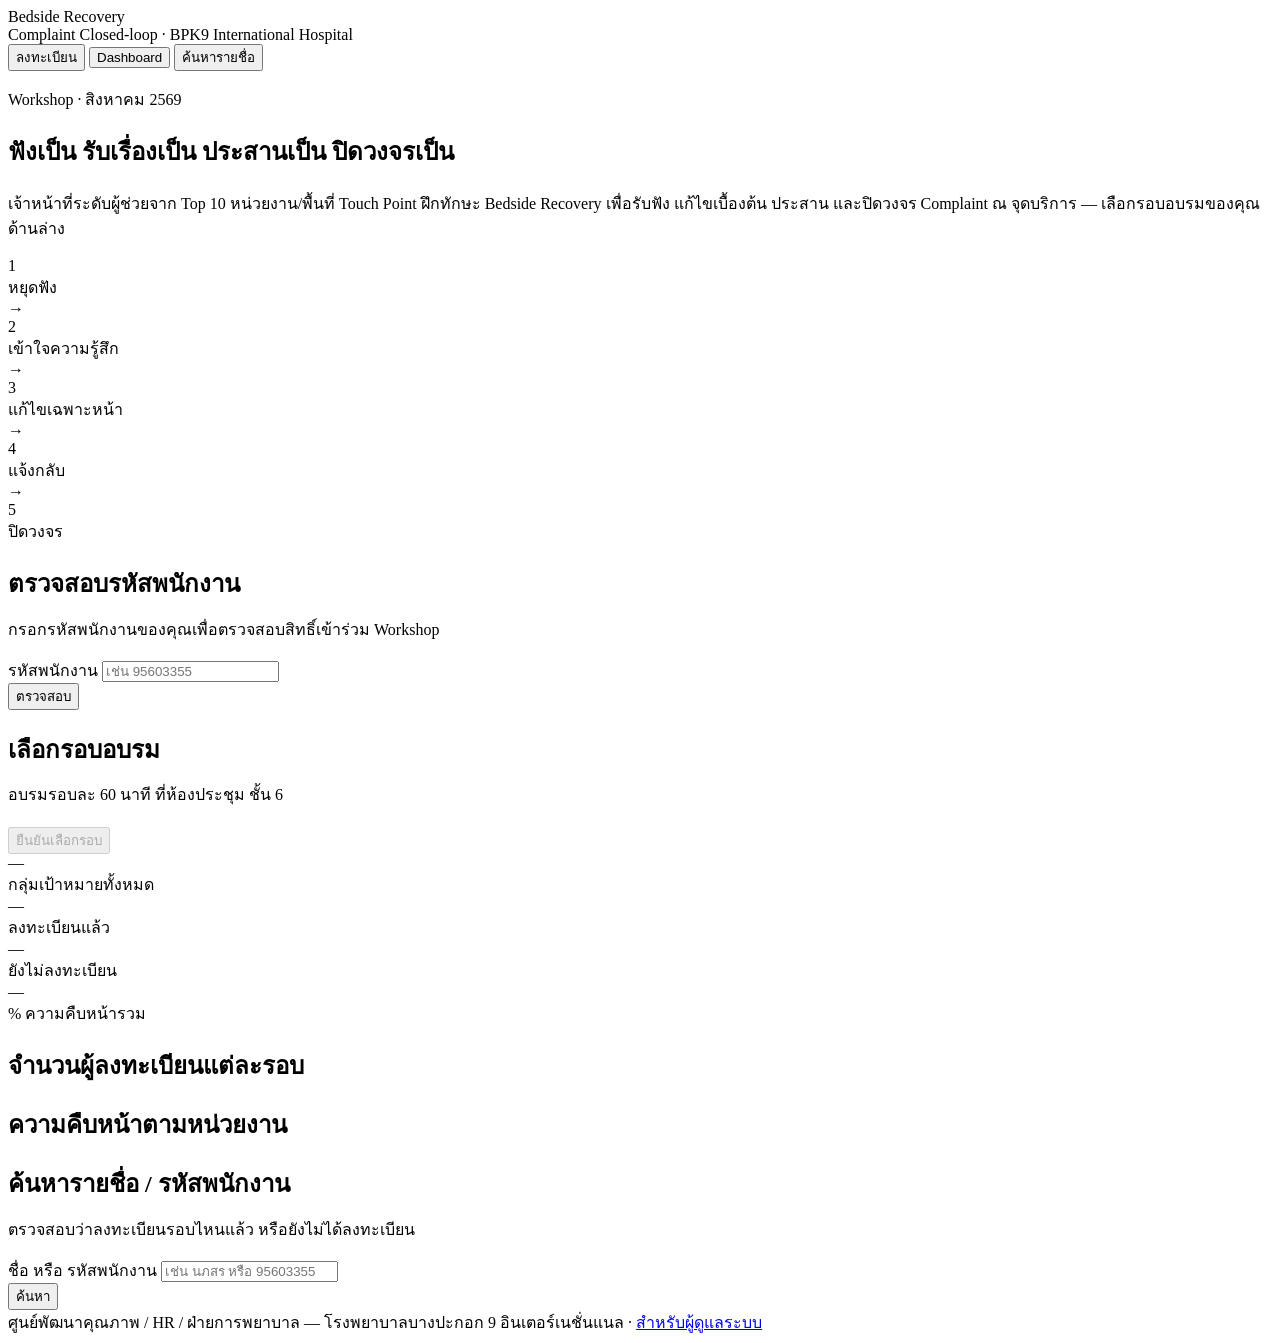
==== index.html @ e4657b87 "Add files via upload" ====
<!DOCTYPE html>
<html lang="th">
<head>
<meta charset="UTF-8">
<meta name="viewport" content="width=device-width, initial-scale=1.0">
<title>Bedside Recovery for Complaint Closed-loop — ลงทะเบียนอบรม | BPK9</title>
<link rel="stylesheet" href="css/style.css">
</head>
<body>

<header class="topbar">
  <div class="wrap">
    <div class="brand">
      <div class="mark"><span></span></div>
      <div class="brand-text">
        <div class="title">Bedside Recovery</div>
        <div class="sub">Complaint Closed-loop · BPK9 International Hospital</div>
      </div>
    </div>
    <nav class="tabs">
      <button id="tabbtn-register" class="active" onclick="setTab('register')">ลงทะเบียน</button>
      <button id="tabbtn-dashboard" onclick="setTab('dashboard')">Dashboard</button>
      <button id="tabbtn-search" onclick="setTab('search')">ค้นหารายชื่อ</button>
    </nav>
  </div>
</header>

<div class="wrap">
  <div id="global-banner" class="msg hidden" style="margin-top:16px;"></div>
</div>

<section class="hero">
  <div class="wrap">
    <span class="eyebrow">Workshop · สิงหาคม 2569</span>
    <h1>ฟังเป็น รับเรื่องเป็น ประสานเป็น ปิดวงจรเป็น</h1>
    <p class="lead">เจ้าหน้าที่ระดับผู้ช่วยจาก Top 10 หน่วยงาน/พื้นที่ Touch Point ฝึกทักษะ Bedside Recovery เพื่อรับฟัง แก้ไขเบื้องต้น ประสาน และปิดวงจร Complaint ณ จุดบริการ — เลือกรอบอบรมของคุณด้านล่าง</p>

    <div class="loop-figure" aria-hidden="true">
      <div class="loop-step"><div class="n">1</div><div class="t">หยุดฟัง</div></div>
      <div class="loop-arrow">→</div>
      <div class="loop-step"><div class="n">2</div><div class="t">เข้าใจความรู้สึก</div></div>
      <div class="loop-arrow">→</div>
      <div class="loop-step"><div class="n">3</div><div class="t">แก้ไขเฉพาะหน้า</div></div>
      <div class="loop-arrow">→</div>
      <div class="loop-step"><div class="n">4</div><div class="t">แจ้งกลับ</div></div>
      <div class="loop-arrow">→</div>
      <div class="loop-step"><div class="n">5</div><div class="t">ปิดวงจร</div></div>
    </div>
  </div>
</section>

<main class="wrap">

  <!-- ===================== REGISTER ===================== -->
  <section id="panel-register" class="tab-panel section">
    <div class="card">
      <h2>ตรวจสอบรหัสพนักงาน</h2>
      <p style="color:var(--ink-soft);margin-top:-6px;">กรอกรหัสพนักงานของคุณเพื่อตรวจสอบสิทธิ์เข้าร่วม Workshop</p>
      <div class="field-row">
        <div>
          <label for="emp-code-input">รหัสพนักงาน</label>
          <input type="text" id="emp-code-input" placeholder="เช่น 95603355" inputmode="numeric"
                 onkeydown="if(event.key==='Enter')verifyEmployee()">
        </div>
        <button class="btn" onclick="verifyEmployee()">ตรวจสอบ</button>
      </div>
      <div id="verify-result" style="margin-top:14px;"></div>
    </div>

    <div id="round-section" class="card hidden">
      <h2>เลือกรอบอบรม</h2>
      <p style="color:var(--ink-soft);margin-top:-6px;">อบรมรอบละ 60 นาที ที่ห้องประชุม ชั้น 6</p>
      <div id="round-picker"></div>
      <div style="margin-top:20px;">
        <button id="confirm-round-btn" class="btn amber" disabled onclick="confirmRound()">ยืนยันเลือกรอบ</button>
      </div>
    </div>
  </section>

  <!-- ===================== DASHBOARD ===================== -->
  <section id="panel-dashboard" class="tab-panel section hidden">
    <div class="grid cols-4">
      <div class="card kpi">
        <div class="num" id="kpi-total">—</div>
        <div class="label">กลุ่มเป้าหมายทั้งหมด</div>
      </div>
      <div class="card kpi">
        <div class="num" id="kpi-registered">—</div>
        <div class="label">ลงทะเบียนแล้ว</div>
      </div>
      <div class="card kpi">
        <div class="num" id="kpi-remaining">—</div>
        <div class="label">ยังไม่ลงทะเบียน</div>
      </div>
      <div class="card kpi">
        <div class="num" id="kpi-pct">—</div>
        <div class="label">% ความคืบหน้ารวม</div>
      </div>
    </div>

    <div class="card">
      <h2>จำนวนผู้ลงทะเบียนแต่ละรอบ</h2>
      <div id="rounds-dashboard"></div>
    </div>

    <div class="card">
      <h2>ความคืบหน้าตามหน่วยงาน</h2>
      <div id="dept-table"></div>
    </div>
  </section>

  <!-- ===================== SEARCH ===================== -->
  <section id="panel-search" class="tab-panel section hidden">
    <div class="card">
      <h2>ค้นหารายชื่อ / รหัสพนักงาน</h2>
      <p style="color:var(--ink-soft);margin-top:-6px;">ตรวจสอบว่าลงทะเบียนรอบไหนแล้ว หรือยังไม่ได้ลงทะเบียน</p>
      <div class="field-row">
        <div>
          <label for="search-input">ชื่อ หรือ รหัสพนักงาน</label>
          <input type="text" id="search-input" placeholder="เช่น นภสร หรือ 95603355"
                 onkeydown="if(event.key==='Enter')runSearch()">
        </div>
        <button class="btn" onclick="runSearch()">ค้นหา</button>
      </div>
      <div id="search-result" class="search-result"></div>
    </div>
  </section>

</main>

<footer>
  ศูนย์พัฒนาคุณภาพ / HR / ฝ่ายการพยาบาล — โรงพยาบาลบางปะกอก 9 อินเตอร์เนชั่นแนล ·
  <a href="admin.html">สำหรับผู้ดูแลระบบ</a>
</footer>

<script src="js/data.js"></script>
<script src="js/gas.js"></script>
<script src="js/app.js"></script>
</body>
</html>
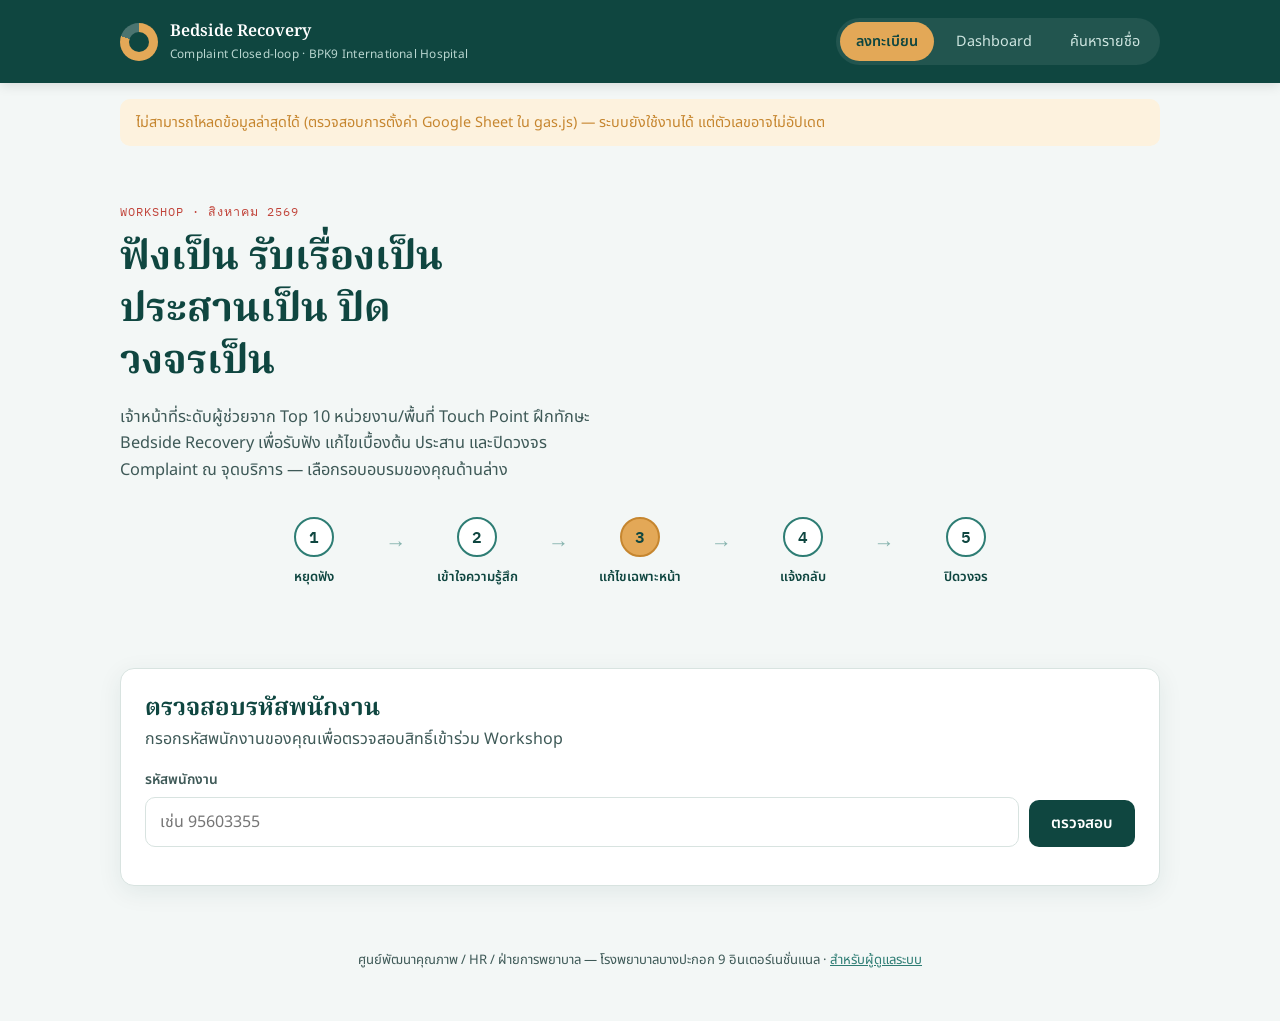
==== commit 5f8a2b2c: "Add files via upload" ====
--- a/index.html
+++ b/index.html
@@ -4,7 +4,238 @@
 <meta charset="UTF-8">
 <meta name="viewport" content="width=device-width, initial-scale=1.0">
 <title>Bedside Recovery for Complaint Closed-loop — ลงทะเบียนอบรม | BPK9</title>
-<link rel="stylesheet" href="css/style.css">
+<style>
+@import url('https://fonts.googleapis.com/css2?family=Noto+Serif+Thai:wght@500;600;700&family=Noto+Sans+Thai:wght@300;400;500;600;700&family=IBM+Plex+Mono:wght@400;500;600&display=swap');
+
+:root{
+  --ink:#16302E;
+  --ink-soft:#3E5957;
+  --paper:#F3F7F6;
+  --paper-raised:#FFFFFF;
+  --teal-deep:#0F4640;
+  --teal-mid:#2E7D74;
+  --teal-pale:#DCEAE7;
+  --amber:#E3A857;
+  --amber-deep:#C6862F;
+  --brick:#C1443A;
+  --brick-pale:#F7E4E2;
+  --line:#D8E3E0;
+  --shadow: 0 6px 24px rgba(15,70,64,.08);
+  --radius: 14px;
+}
+
+*{box-sizing:border-box;}
+html{scroll-behavior:smooth;}
+body{
+  margin:0;
+  background:var(--paper);
+  color:var(--ink);
+  font-family:'Noto Sans Thai', sans-serif;
+  font-weight:400;
+  line-height:1.6;
+  -webkit-font-smoothing:antialiased;
+}
+h1,h2,h3,.display{
+  font-family:'Noto Serif Thai', serif;
+  color:var(--teal-deep);
+  margin:0 0 .4em;
+  line-height:1.3;
+}
+.mono{font-family:'IBM Plex Mono',monospace;}
+a{color:var(--teal-mid);}
+button{font-family:inherit;}
+
+/* focus visibility */
+:focus-visible{outline:3px solid var(--amber);outline-offset:2px;}
+
+@media (prefers-reduced-motion: reduce){
+  *{animation-duration:.01ms !important; transition-duration:.01ms !important;}
+}
+
+/* ---------- layout shell ---------- */
+.wrap{max-width:1080px;margin:0 auto;padding:0 20px;}
+
+.topbar{
+  background:var(--teal-deep);
+  color:#EAF3F1;
+  padding:18px 0;
+  position:sticky; top:0; z-index:40;
+  box-shadow:0 2px 12px rgba(0,0,0,.12);
+}
+.topbar .wrap{display:flex;align-items:center;justify-content:space-between;gap:16px;flex-wrap:wrap;}
+.brand{display:flex;align-items:center;gap:12px;}
+.brand .mark{
+  width:38px;height:38px;border-radius:50%;
+  background:conic-gradient(var(--amber) 0deg 288deg, rgba(255,255,255,.25) 288deg 360deg);
+  display:flex;align-items:center;justify-content:center;
+  flex:none;
+}
+.brand .mark span{width:20px;height:20px;border-radius:50%;background:var(--teal-deep);}
+.brand-text .title{font-family:'Noto Serif Thai',serif;font-weight:600;font-size:1.02rem;color:#fff;}
+.brand-text .sub{font-size:.74rem;color:#B9D6D0;letter-spacing:.02em;}
+
+.tabs{display:flex;gap:6px;background:rgba(255,255,255,.08);padding:4px;border-radius:999px;}
+.tabs button{
+  border:none;background:transparent;color:#CFE6E1;
+  padding:9px 16px;border-radius:999px;font-size:.9rem;cursor:pointer;
+  transition:background .18s,color .18s;
+}
+.tabs button.active{background:var(--amber);color:var(--teal-deep);font-weight:600;}
+.tabs button:hover:not(.active){background:rgba(255,255,255,.12);}
+
+/* ---------- hero ---------- */
+.hero{padding:56px 0 40px;position:relative;overflow:hidden;}
+.hero .eyebrow{
+  font-family:'IBM Plex Mono',monospace;font-size:.78rem;letter-spacing:.08em;
+  color:var(--brick); text-transform:uppercase; margin-bottom:10px; display:block;
+}
+.hero h1{font-size:clamp(1.6rem,3.4vw,2.5rem);max-width:16ch;}
+.hero p.lead{color:var(--ink-soft);max-width:56ch;font-size:1.02rem;}
+
+.loop-figure{
+  display:flex;align-items:center;justify-content:center;gap:0;
+  margin:34px 0 6px;flex-wrap:wrap;
+}
+.loop-step{
+  width:150px;text-align:center;position:relative;padding:0 6px;
+}
+.loop-step .n{
+  width:40px;height:40px;border-radius:50%;
+  background:var(--paper-raised);border:2px solid var(--teal-mid);
+  display:flex;align-items:center;justify-content:center;margin:0 auto 10px;
+  font-family:'IBM Plex Mono',monospace;font-weight:600;color:var(--teal-deep);
+}
+.loop-step:nth-child(5) .n{background:var(--amber);border-color:var(--amber-deep);color:var(--teal-deep);}
+.loop-step .t{font-size:.82rem;font-weight:600;color:var(--teal-deep);}
+.loop-arrow{color:var(--teal-mid);font-size:1.3rem;opacity:.55;margin:0 -4px;align-self:flex-start;margin-top:10px;}
+
+/* ---------- cards / sections ---------- */
+.section{padding:34px 0;}
+.card{
+  background:var(--paper-raised);
+  border:1px solid var(--line);
+  border-radius:var(--radius);
+  box-shadow:var(--shadow);
+  padding:24px;
+}
+.card + .card{margin-top:18px;}
+.grid{display:grid;gap:16px;}
+.grid.cols-2{grid-template-columns:1fr 1fr;}
+.grid.cols-3{grid-template-columns:repeat(3,1fr);}
+.grid.cols-4{grid-template-columns:repeat(4,1fr);}
+@media (max-width:820px){
+  .grid.cols-2,.grid.cols-3,.grid.cols-4{grid-template-columns:1fr 1fr;}
+}
+@media (max-width:560px){
+  .grid.cols-2,.grid.cols-3,.grid.cols-4{grid-template-columns:1fr;}
+  .tabs{width:100%;justify-content:space-between;}
+  .tabs button{flex:1;padding:9px 8px;font-size:.82rem;}
+}
+
+/* ---------- form controls ---------- */
+label{display:block;font-size:.86rem;font-weight:600;color:var(--ink-soft);margin-bottom:6px;}
+input[type=text],input[type=password],input[type=number],select{
+  width:100%;padding:12px 14px;border:1.5px solid var(--line);border-radius:10px;
+  font-size:1rem;font-family:inherit;background:#fff;color:var(--ink);
+}
+input:focus,select:focus{border-color:var(--teal-mid);}
+.btn{
+  display:inline-flex;align-items:center;justify-content:center;gap:8px;
+  background:var(--teal-deep);color:#fff;border:none;border-radius:10px;
+  padding:12px 22px;font-size:.96rem;font-weight:600;cursor:pointer;
+  transition:transform .12s,background .15s;
+}
+.btn:hover{background:var(--teal-mid);}
+.btn:active{transform:scale(.98);}
+.btn.amber{background:var(--amber);color:var(--teal-deep);}
+.btn.amber:hover{background:var(--amber-deep);color:#fff;}
+.btn.ghost{background:transparent;color:var(--teal-deep);border:1.5px solid var(--teal-mid);}
+.btn.ghost:hover{background:var(--teal-pale);}
+.btn.brick{background:var(--brick);color:#fff;}
+.btn.brick:hover{background:#a63730;}
+.btn[disabled]{opacity:.5;cursor:not-allowed;}
+.btn.block{width:100%;}
+
+.field-row{display:flex;gap:10px;align-items:flex-end;}
+.field-row > div:first-child{flex:1;}
+
+/* ---------- employee result card ---------- */
+.emp-card{
+  background:var(--teal-pale);border:1px solid #BEDAD4;border-radius:12px;padding:16px 18px;
+  display:flex;justify-content:space-between;align-items:center;gap:12px;flex-wrap:wrap;
+}
+.emp-card .name{font-weight:700;color:var(--teal-deep);font-size:1.05rem;}
+.emp-card .meta{color:var(--ink-soft);font-size:.88rem;}
+
+.msg{padding:12px 16px;border-radius:10px;font-size:.9rem;margin-top:10px;}
+.msg.error{background:var(--brick-pale);color:var(--brick);}
+.msg.ok{background:var(--teal-pale);color:var(--teal-deep);}
+.msg.warn{background:#FDF2DE;color:var(--amber-deep);}
+
+/* ---------- round picker ---------- */
+.round-groups{display:flex;flex-direction:column;gap:20px;}
+.round-date-label{
+  font-family:'IBM Plex Mono',monospace;font-size:.8rem;color:var(--ink-soft);
+  text-transform:uppercase;letter-spacing:.04em;margin-bottom:8px;display:block;
+}
+.round-cards{display:grid;grid-template-columns:1fr 1fr;gap:12px;}
+@media (max-width:560px){.round-cards{grid-template-columns:1fr;}}
+.round-card{
+  border:1.5px solid var(--line);border-radius:12px;padding:14px 16px;cursor:pointer;
+  transition:border-color .15s, background .15s; background:#fff;
+}
+.round-card:hover{border-color:var(--teal-mid);}
+.round-card.selected{border-color:var(--amber-deep);background:#FFF7EA;}
+.round-card.full{opacity:.55;cursor:not-allowed;}
+.round-card .time{font-weight:700;color:var(--teal-deep);font-family:'IBM Plex Mono',monospace;}
+.round-card .cap{font-size:.82rem;color:var(--ink-soft);margin-top:4px;}
+.round-card .bar{height:5px;background:var(--line);border-radius:3px;margin-top:8px;overflow:hidden;}
+.round-card .bar i{display:block;height:100%;background:var(--teal-mid);}
+.round-card.full .bar i{background:var(--brick);}
+
+/* ---------- KPI ---------- */
+.kpi{padding:20px;text-align:left;}
+.kpi .num{font-family:'IBM Plex Mono',monospace;font-size:2.1rem;font-weight:600;color:var(--teal-deep);}
+.kpi .label{color:var(--ink-soft);font-size:.86rem;margin-top:4px;}
+
+/* ---------- table ---------- */
+table{width:100%;border-collapse:collapse;font-size:.92rem;}
+th,td{text-align:left;padding:10px 12px;border-bottom:1px solid var(--line);}
+th{color:var(--ink-soft);font-weight:600;font-size:.8rem;text-transform:uppercase;letter-spacing:.03em;}
+tr:last-child td{border-bottom:none;}
+
+.dept-row .bar-outer{background:var(--line);border-radius:6px;height:10px;overflow:hidden;margin-top:6px;}
+.dept-row .bar-inner{height:100%;background:var(--teal-mid);}
+.dept-pct{font-family:'IBM Plex Mono',monospace;font-weight:600;color:var(--teal-deep);}
+
+/* ---------- search ---------- */
+.search-result{margin-top:16px;}
+.status-badge{
+  display:inline-block;padding:4px 12px;border-radius:999px;font-size:.82rem;font-weight:600;
+}
+.status-badge.registered{background:var(--teal-pale);color:var(--teal-deep);}
+.status-badge.pending{background:var(--brick-pale);color:var(--brick);}
+
+footer{padding:30px 0 50px;color:var(--ink-soft);font-size:.82rem;text-align:center;}
+
+/* ---------- admin ---------- */
+.login-shell{min-height:80vh;display:flex;align-items:center;justify-content:center;padding:20px;}
+.login-card{max-width:380px;width:100%;}
+.admin-actions{display:flex;justify-content:space-between;align-items:center;margin-bottom:18px;flex-wrap:wrap;gap:10px;}
+.pill{background:var(--teal-pale);color:var(--teal-deep);padding:3px 10px;border-radius:999px;font-size:.76rem;font-weight:600;}
+.small-btn{padding:6px 12px;font-size:.8rem;border-radius:8px;}
+.tag-remove{background:var(--brick);color:#fff;border:none;border-radius:8px;padding:6px 10px;font-size:.78rem;cursor:pointer;}
+.tag-remove:hover{background:#a63730;}
+.autocomplete{position:relative;}
+.autocomplete-list{
+  position:absolute;top:100%;left:0;right:0;background:#fff;border:1px solid var(--line);
+  border-radius:10px;box-shadow:var(--shadow);max-height:260px;overflow:auto;z-index:20;margin-top:4px;
+}
+.autocomplete-item{padding:10px 14px;cursor:pointer;font-size:.9rem;}
+.autocomplete-item:hover{background:var(--teal-pale);}
+.hidden{display:none !important;}
+
+</style>
 </head>
 <body>
 
@@ -133,8 +364,404 @@
   <a href="admin.html">สำหรับผู้ดูแลระบบ</a>
 </footer>
 
-<script src="js/data.js"></script>
-<script src="js/gas.js"></script>
-<script src="js/app.js"></script>
+<script>
+// Auto-generated data — employee records embedded client-side
+const TARGET_EMPLOYEES = [{"id": "95603550", "name": "นางสาวอภิวรรณ์ จันทิ", "position": "ผู้ช่วยพยาบาล(PN)3", "dept": "ศูนย์ระบบทางเดินอาหาร ชั้น 10"}, {"id": "95402653", "name": "นางสาวจินตนา สายแสน", "position": "ผู้ช่วยพยาบาล(อาวุโส)", "dept": "ห้องฉุกเฉิน"}, {"id": "95302044", "name": "นางสาวมลฤดี คำบึงกลาง", "position": "ผู้ช่วยพยาบาล(อาวุโส)", "dept": "ห้องฉุกเฉิน"}, {"id": "95302190", "name": "นางสาววิมล ไชยสุวรรณ", "position": "ผู้ช่วยพยาบาล(อาวุโส)", "dept": "ห้องฉุกเฉิน"}, {"id": "95603748", "name": "นางสาวธนารัตน์ รอดยี่หก", "position": "ผู้ช่วยพยาบาล(PN)3", "dept": "ห้องฉุกเฉิน"}, {"id": "93700080", "name": "นางสาวทริสดี ถนอมนุช", "position": "ผู้ช่วยพยาบาล(PN)", "dept": "OPD ศัลยกรรม"}, {"id": "95503280", "name": "นางสาวจิราพร จันทร์สร้อย", "position": "ผู้ช่วยพยาบาล(PN) 2", "dept": "OPD ศัลยกรรม"}, {"id": "95402655", "name": "นางสาวสาวิตรี มหาเสนา", "position": "ผู้ช่วยพยาบาล(PN)", "dept": "ศูนย์ผิวหนังและศัลยกรรมตกแต่ง"}, {"id": "93300085", "name": "นางสาวนุชธิดา ศรีม่วง", "position": "ผู้ช่วยพยาบาล(PN)", "dept": "Ward 9"}, {"id": "94800712", "name": "นางสาวสุภาพร ตาลทรัพย์", "position": "ผู้ช่วยพยาบาล(PN)", "dept": "Ward 7"}, {"id": "94900497", "name": "นางสาววงษ์ลักษ์ พิมดา", "position": "ผู้ช่วยพยาบาล(PN)", "dept": "Ward 9"}, {"id": "95101523", "name": "นางสาวพรทิวา โคตรสีดา", "position": "ผู้ช่วยพยาบาล(PN)", "dept": "Ward 7"}, {"id": "95402394", "name": "นางสาวนงนิจ ยันตะคุ", "position": "ผู้ช่วยพยาบาล(PN)", "dept": "Ward 9"}, {"id": "95503144", "name": "นางสาวจริยา เพ็ชรทอง", "position": "ผู้ช่วยพยาบาล(PN)", "dept": "Ward 7"}, {"id": "95001048", "name": "นางศิรดา บุษบง", "position": "ผู้ช่วยพยาบาล(PN)", "dept": "Ward 10"}, {"id": "94300087", "name": "นางสาวน้ำผึ้ง มาลำโกน", "position": "ผู้ช่วยพยาบาล(อาวุโส)", "dept": "ศูนย์ระบบทางเดินอาหาร ชั้น 10"}, {"id": "95301958", "name": "นางสาววีรยา เจริญพร", "position": "ผู้ช่วยพยาบาล(PN)", "dept": "Ward 12"}, {"id": "95402572", "name": "นางสาวศรัญญา ภูมิฐาน", "position": "ผู้ช่วยพยาบาล(PN)", "dept": "Ward 12"}, {"id": "95402571", "name": "นางสาวสุดารัตน์ มะลิพรม", "position": "ผู้ช่วยพยาบาล(PN)", "dept": "Ward 12"}, {"id": "95302100", "name": "นางสาวปนัดดา จันทะขาน", "position": "ผู้ช่วยพยาบาล(PN)", "dept": "Ward 10"}, {"id": "95603597", "name": "นางสาวนุรฮายาตี ยูโซะ", "position": "ผู้ช่วยพยาบาล(PN)", "dept": "Ward 10"}, {"id": "95402460", "name": "นางสาวสุมาลี พรมรัตน์", "position": "ผู้ช่วยพยาบาล(PN)", "dept": "Ward 9"}, {"id": "95603675", "name": "นางสาวศิริประภา โพสาขา", "position": "ผู้ช่วยพยาบาล(PN)", "dept": "Ward 9"}, {"id": "95503084", "name": "นายธีระศักดิ์ กันอินทร์", "position": "ผู้ช่วยนักรังสีเทคนิค (PN)", "dept": "รังสีวิทยา"}, {"id": "95603624", "name": "นางสาวทศพร บุญขาว", "position": "ผู้ช่วยนักรังสีเทคนิค (อาวุโส)", "dept": "รังสีวิทยา"}, {"id": "95201789", "name": "นายสุธี ปูนกลาง", "position": "ผู้ช่วยพยาบาล(อาวุโส)", "dept": "ห้องฉุกเฉิน"}, {"id": "95703909", "name": "นายไชยวัฒน์ วิชัยวงษ์", "position": "ผู้ช่วยพยาบาล(PN)", "dept": "ห้องฉุกเฉิน"}, {"id": "95804268", "name": "นางสาววรรณิภา สกุลซ้ง", "position": "ผู้ช่วยพยาบาล(PN)", "dept": "ศูนย์ผิวหนังและศัลยกรรมตกแต่ง"}, {"id": "95804440", "name": "นางสาวสุนิสา สงวนทอง", "position": "ผู้ช่วยพยาบาล(PN)", "dept": "Ward 9"}, {"id": "95804515", "name": "นายกฤติน สัตะพัน", "position": "ผู้ช่วยนักกายภาพบำบัด(PN)", "dept": "กายภาพบำบัด"}, {"id": "95904555", "name": "นางสาวอัจฉรา สีโนนสูง", "position": "ผู้ช่วยพยาบาล(PN)", "dept": "Ward 12"}, {"id": "95904635", "name": "นางสาวอัมพร คนไหว", "position": "ผู้ช่วยพยาบาล(PN)", "dept": "Ward 10"}, {"id": "96004949", "name": "นางสาวอภิญญา ภูโคกยาง", "position": "ผู้ช่วยพยาบาล(PN)", "dept": "Ward 10"}, {"id": "96005004", "name": "นางสาวรังสินี ทองอ่อน", "position": "ผู้ช่วยพยาบาล(PN)", "dept": "Ward 12"}, {"id": "96005095", "name": "นางสาวกฤษณา ต๊ะชา", "position": "ผู้ช่วยนักกายภาพบำบัด", "dept": "กายภาพบำบัด"}, {"id": "96105116", "name": "นางสาวพิภัสนีย์ สังข์ป้อม", "position": "ผู้ช่วยพยาบาล(PN)", "dept": "Ward 9"}, {"id": "96105209", "name": "นางสาวอมรรัตน์ ผาลารักษ์", "position": "ผู้ช่วยพยาบาล(PN)", "dept": "รังสีวิทยา"}, {"id": "96105275", "name": "นางสาวณิชกานต์ พยังเค", "position": "ผู้ช่วยพยาบาล(PN)", "dept": "Ward 12"}, {"id": "96105387", "name": "นางสาวมินตรา สุดวิลัย", "position": "ผู้ช่วยพยาบาล(PN)", "dept": "Ward 10"}, {"id": "96205451", "name": "นางสาวภวิษย์พร สุวรรณไตรย์", "position": "ผู้ช่วยพยาบาล(PN)", "dept": "ศูนย์ผิวหนังและศัลยกรรมตกแต่ง"}, {"id": "96205705", "name": "นางสาวชไมพร ทีพุทธา", "position": "ผู้ช่วยนักรังสีเทคนิค", "dept": "รังสีวิทยา"}, {"id": "96305786", "name": "นางสาวสุวนันท์ สุขเสนา", "position": "ผู้ช่วยนักรังสีเทคนิค", "dept": "รังสีวิทยา"}, {"id": "96305809", "name": "นางสาวปิยธิดา กิ่วไธสง", "position": "ผู้ช่วยพยาบาล(PN)", "dept": "Ward 12"}, {"id": "96405847", "name": "นายนนทกานต์ แก้วมาตร", "position": "ผู้ช่วยพยาบาล(PN)", "dept": "ห้องฉุกเฉิน"}, {"id": "96506015", "name": "นางสาววริยา กานุวงค์", "position": "ผู้ช่วยนักรังสีเทคนิค", "dept": "รังสีวิทยา"}, {"id": "96506211", "name": "นางสาวพิลาพร กันกระโทก", "position": "ผู้ช่วยพยาบาล(PN)", "dept": "Ward 9"}, {"id": "96506292", "name": "นางสาวภัทลัดดา เอกตาแสง", "position": "ผู้ช่วยพยาบาล(PN)", "dept": "Ward 7"}, {"id": "96506287", "name": "นางสาวภุมรา อันทะชัย", "position": "ผู้ช่วยพยาบาล(PN)", "dept": "ห้องฉุกเฉิน"}, {"id": "96506311", "name": "นางสาวประภัสสร สีทาดี", "position": "ผู้ช่วยพยาบาล(PN)", "dept": "ห้องฉุกเฉิน"}, {"id": "96506315", "name": "นางสาวรสติยา บุพเต", "position": "ผู้ช่วยพยาบาล(PN)", "dept": "Ward 10"}, {"id": "96506318", "name": "นางสาวสิริวิภาพรรณ อุทธไชย", "position": "ผู้ช่วยพยาบาล(PN)", "dept": "Ward 9"}, {"id": "96606419", "name": "นางสาววรรณิศา หอมจันดี", "position": "ผู้ช่วยพยาบาล(PN)", "dept": "OPD ศัลยกรรม"}, {"id": "96606437", "name": "นางสาวดวงกมล จันทะขาน", "position": "ผู้ช่วยพยาบาล(PN)", "dept": "Ward 9"}, {"id": "96606439", "name": "นางสุพรรษา วงศ์หิรัณย์โชค", "position": "ผู้ช่วยพยาบาล(PN)", "dept": "ศูนย์ผิวหนังและศัลยกรรมตกแต่ง"}, {"id": "96606657", "name": "นางสาววาสนา รอมาลี", "position": "ผู้ช่วยนักรังสีเทคนิค", "dept": "รังสีวิทยา"}, {"id": "96606666", "name": "นางสาวสุรางคนา ใจนัน", "position": "ผู้ช่วยพยาบาล(PN)", "dept": "ศูนย์ผิวหนังและศัลยกรรมตกแต่ง"}, {"id": "96606672", "name": "นางสาวศิริวิมล จิตต์แสง", "position": "ผู้ช่วยพยาบาล(PN)", "dept": "Ward 12"}, {"id": "96606682", "name": "นางสาวสุวรรณา มงคล", "position": "ผู้ช่วยพยาบาล(PN)", "dept": "ศูนย์ผิวหนังและศัลยกรรมตกแต่ง"}, {"id": "96606685", "name": "นางสาวอนุธิดา งามเฉลียว", "position": "ผู้ช่วยพยาบาล(PN)", "dept": "Ward 12"}, {"id": "96706706", "name": "นางสาวชลธิชา พุ่มนิคม", "position": "ผู้ช่วยพยาบาล(PN)", "dept": "Ward 7"}, {"id": "96706809", "name": "นางสาวจุฑามาศ วิชัยวงศ์", "position": "ผู้ช่วยพยาบาล(PN)", "dept": "OPD ศัลยกรรม"}, {"id": "P992650", "name": "นางสาวภัณฑิรา อิ่มใจ", "position": "ผู้ช่วยพยาบาล(PN)", "dept": "ห้องฉุกเฉิน"}, {"id": "96706892", "name": "นางสาวสุพิชชา ยอดเมือง", "position": "ผู้ช่วยนักรังสีเทคนิค", "dept": "รังสีวิทยา"}, {"id": "P992741", "name": "นางณิชมณฑ์ ทองประเสริฐ", "position": "ผู้ช่วยนักรังสีเทคนิค", "dept": "รังสีวิทยา"}, {"id": "P992747", "name": "นางสาวมาลี เวนะ", "position": "พนักงานผู้ช่วยเหลือผู้ป่วย(NA)", "dept": "Ward 10"}, {"id": "96806949", "name": "นางสาวนัจมีย์ เสมะ", "position": "ผู้ช่วยพยาบาล(PN)", "dept": "Ward 9"}, {"id": "96806959", "name": "นางสาวพัชนี สินมาก", "position": "ผู้ช่วยพยาบาล(PN)", "dept": "Ward 10"}, {"id": "96806941", "name": "นางสาวรุสลีนา อาแว", "position": "ผู้ช่วยพยาบาล(PN)", "dept": "Ward 10"}, {"id": "96806983", "name": "นางสาววนิดา ไชยสุวรรณ", "position": "ผู้ช่วยพยาบาล(PN)", "dept": "Ward 10"}, {"id": "96806982", "name": "นางสาวนิภาพร ภูยาดวง", "position": "ผู้ช่วยพยาบาล(PN)", "dept": "OPD ศัลยกรรม"}, {"id": "96806993", "name": "นางสาวจิรัชญา  พลเมืองจันทร์", "position": "ผู้ช่วยพยาบาล(PN)", "dept": "Ward 9"}, {"id": "96806997", "name": "นางสาววิรัชนันท์  สุพรรณา", "position": "ผู้ช่วยพยาบาล(PN)", "dept": "Ward 7"}, {"id": "96907146", "name": "นางสาวเบญญาภา สร้อยสด", "position": "ผู้ช่วยนักรังสีเทคนิค", "dept": "รังสีวิทยา"}, {"id": "96907154", "name": "นางสาวอาภารัตน์ แสงสุมาตร", "position": "ผู้ช่วยพยาบาล(PN)", "dept": "ศูนย์ผิวหนังและศัลยกรรมตกแต่ง"}];
+const ALL_EMPLOYEES = [{"id": "95402647", "name": "นางสาวเบญจภรณ์ ยอดอิน", "position": "ผู้ช่วยพยาบาล(PN)3", "dept": "แผนก OPD อายุรกรรม"}, {"id": "95101347", "name": "นางสาวรอฎียะห์ สือแม", "position": "เจ้าหน้าที่ประสานงาน(อาหรับ)", "dept": "แผนกการตลาดต่างประเทศ(Arab)"}, {"id": "95603640", "name": "นายอิทธิพล แสงมาน", "position": "เจ้าหน้าที่ประสานงาน(อาหรับ)", "dept": "แผนกการตลาดต่างประเทศ(Arab)"}, {"id": "95001232", "name": "นางสาวมารีนา ดอเลาะ", "position": "พยาบาล(RN)", "dept": "ศูนย์ระบบทางเดินอาหารและตับ"}, {"id": "95001220", "name": "นางสาวนาซาตี สะมาแอ", "position": "เจ้าหน้าที่ประสานงาน(อาหรับ)(PN)", "dept": "แผนกการตลาดต่างประเทศ(Arab)"}, {"id": "95503218", "name": "นางสาวรอฎียะห์ สุขสำราญ", "position": "เลขานุการ (อาวุโส) ฝ่าย สายงานการตลาดต่างประเทศ", "dept": "สายงานบริหารการต่างประเทศ"}, {"id": "95603469", "name": "นางพัชรี กาญจนกันติ", "position": "พยาบาลวิชาชีพ(Medical Report)", "dept": "แผนกประสานงานองค์กรและเอกสารทางการแพทย์"}, {"id": "95603456", "name": "นางสาวณมลชนก ร้อยผง", "position": "นักวิชาการส่งเสริมสุขภาพ", "dept": "ศูนย์หัวใจ"}, {"id": "95402348", "name": "นายนิมิตร สุรพงศานุรักษ์", "position": "เจ้าหน้าที่ออกหน่วย(PN)", "dept": "แผนกออกหน่วยB9KOM"}, {"id": "95502746", "name": "นางสาวยุวดี พูนภิญโญ", "position": "ผู้ช่วยพยาบาล(PN)", "dept": "ศูนย์สมองและระบบประสาท"}, {"id": "95302058", "name": "นางสาวสโรชา ภูยาธร", "position": "หัวหน้าทีมออกหน่วย", "dept": "แผนกออกหน่วยB9KOM"}, {"id": "95502878", "name": "นางอำไพ ลิ้มวรนันท์", "position": "เลขานุการ (อาวุโส)", "dept": "สำนักผู้อำนวยการ"}, {"id": "95603550", "name": "นางสาวอภิวรรณ์ จันทิ", "position": "ผู้ช่วยพยาบาล(PN)3", "dept": "ศูนย์ระบบทางเดินอาหารและตับ"}, {"id": "95503243", "name": "นางสาวยัสตานา นิทอง", "position": "นักวิชาการส่งเสริมสุขภาพ", "dept": "แผนกหน่วยส่องกล้องระบบทางเดินอาหาร"}, {"id": "95603450", "name": "นางสาวอลิสา มนต์ปราณีต", "position": "นักวิชาการส่งเสริมสุขภาพ (อาวุโส)", "dept": "ศูนย์ตรวจสุขภาพ (Check up)"}, {"id": "95603449", "name": "นางสาวจิราพร กระแสโสม", "position": "เจ้าหน้าที่ลงรหัสโรค", "dept": "แผนกเวชสถิติ"}, {"id": "95603687", "name": "นายวิชัย ไชยหานิจ", "position": "นักวิชาการส่งเสริมสุขภาพ", "dept": "แผนกออกหน่วยB9KOM"}, {"id": "95603755", "name": "นางสาวรัตนา จรเด็จ", "position": "นักวิชาการส่งเสริมสุขภาพ", "dept": "ศูนย์พัฒนาการเด็กBe Smart Center"}, {"id": "94300543", "name": "นางสาวสมฤดี หนองยาง", "position": "ผู้ช่วยพยาบาล(PN)", "dept": "BPK9 Wellness"}, {"id": "95402317", "name": "นางสาวนริศรา คำแก้ว", "position": "รักษาการผู้อำนวยการสายงานพยาบาล", "dept": "สายงานพยาบาล"}, {"id": "94700477", "name": "นางสาวนพเกล้า โพธิ์คำ", "position": "พยาบาล(RN)", "dept": "แผนกห้องฉุกเฉิน"}, {"id": "95402653", "name": "นางสาวจินตนา สายแสน", "position": "ผู้ช่วยพยาบาล(อาวุโส)", "dept": "แผนกห้องฉุกเฉิน"}, {"id": "95302044", "name": "นางสาวมลฤดี คำบึงกลาง", "position": "ผู้ช่วยพยาบาล(อาวุโส)", "dept": "แผนกห้องฉุกเฉิน"}, {"id": "95302190", "name": "นางสาววิมล ไชยสุวรรณ", "position": "ผู้ช่วยพยาบาล(อาวุโส)", "dept": "แผนกห้องฉุกเฉิน"}, {"id": "95302055", "name": "นายวุฒิชัย ตอนสี", "position": "พยาบาล(RN)", "dept": "แผนกห้องฉุกเฉิน"}, {"id": "95603748", "name": "นางสาวธนารัตน์ รอดยี่หก", "position": "ผู้ช่วยพยาบาล(PN)3", "dept": "แผนกห้องฉุกเฉิน"}, {"id": "95503162", "name": "นางสาววิภาดา ไชยบุบผา", "position": "ผู้จัดการแผนกOPD ศัลยกรรมและOPDศัลยกรรมกระดูก", "dept": "แผนก OPD ศัลยกรรมกระดูกและข้อ"}, {"id": "93700080", "name": "นางสาวทริสดี ถนอมนุช", "position": "ผู้ช่วยพยาบาล(PN)", "dept": "แผนก OPD ศัลยกรรม"}, {"id": "94700374", "name": "นางสายใจ คงอินทร์", "position": "ผู้ช่วยพยาบาล(อาวุโส)", "dept": "แผนก OPD ศัลยกรรมกระดูกและข้อ"}, {"id": "94900901", "name": "นางสาวเดือนเพ็ญ กมล", "position": "ผู้ช่วยพยาบาล(PN)3", "dept": "แผนก OPD ศัลยกรรมกระดูกและข้อ"}, {"id": "95503123", "name": "นางสาวภาวดี วรสาร", "position": "ผู้ช่วยพยาบาล(PN)", "dept": "แผนกออกหน่วยB9KOM"}, {"id": "95503280", "name": "นางสาวจิราพร จันทร์สร้อย", "position": "ผู้ช่วยพยาบาล(PN) 2", "dept": "แผนก OPD ศัลยกรรม"}, {"id": "95001115", "name": "นางระวีวรรณ ภู่วรวรรณ", "position": "ผู้จัดการศูนย์พัฒนาการเด็กBe Smart Center", "dept": "ศูนย์พัฒนาการเด็กBe Smart Center"}, {"id": "95201687", "name": "นางสาวสุจิตรา สุเมธกุล", "position": "ผู้ช่วยพยาบาล(อาวุโส)", "dept": "แผนก OPD อายุรกรรม"}, {"id": "95001051", "name": "นางสาวบุษยมาศ กาลเขว้า", "position": "ผู้จัดการแผนกกุมารเวช", "dept": "แผนก OPD กุมารเวช"}, {"id": "94300081", "name": "นางสาวจรรยา  มาศเขื่อนขันธ์", "position": "พนักงานผู้ช่วยเหลือผู้ป่วย(อาวุโส)", "dept": "ศูนย์ตรวจสุขภาพ (Check up)"}, {"id": "95302187", "name": "นางสาวหทัยชนก จตุรวัฒนา", "position": "เจ้าหน้าที่ธุรการ", "dept": "ศูนย์ตรวจสุขภาพ (Check up)"}, {"id": "95101344", "name": "นางสาวพัชรินทร์ ปันไธสง", "position": "รองผู้จัดการแผนกออกหน่วยตรวจสุขภาพ(B9KOM)", "dept": "แผนกออกหน่วยB9KOM"}, {"id": "95301902", "name": "นางสาวจิรวรรณ จันทรวงศากุล", "position": "ผู้จัดการแผนกผู้ป่วยวิกฤตหัวใจ และผู้จัดการแผนกผู้ป่วยหนัก", "dept": "แผนก ICU"}, {"id": "95502874", "name": "นางสาวมณธิชา พญาคำ", "position": "พยาบาล(RN)", "dept": "แผนก ICU"}, {"id": "95603531", "name": "นางสาวสุนารี ฤาเดช", "position": "พยาบาล(RN)", "dept": "แผนก Cath Lab"}, {"id": "95603507", "name": "นางสาวลักษ์ศณา แสงโพธิ์", "position": "พยาบาล(RN)", "dept": "แผนก ICU"}, {"id": "95603541", "name": "นางสาวจินตนา ทวีโภค", "position": "พยาบาล(RN)", "dept": "แผนก CCU"}, {"id": "95603515", "name": "นางสาวปจิตรา จิตต์อุทัศน์", "position": "พยาบาล(RN)", "dept": "แผนก Cath Lab"}, {"id": "93800073", "name": "นางสาวจินตนา เนาวเศษ", "position": "พยาบาล(RN)", "dept": "Ward 10 B"}, {"id": "94900953", "name": "นางสาวปวีณา พัฒนจักร", "position": "หัวหน้าเลขานุการสายงานการพยาบาล", "dept": "สายงานพยาบาล"}, {"id": "95201718", "name": "นางสาวรัตนาพร โพธิ์ภักดี", "position": "พยาบาล(RN)", "dept": "Ward 7"}, {"id": "95302068", "name": "นางสาวรัตติกาล เสร็จสิ้น", "position": "ผู้ช่วยพยาบาล(PN)", "dept": "แผนก ICU"}, {"id": "95402675", "name": "นางสาวสุพัตรา ถวายสินธุ์", "position": "ผู้ช่วยพยาบาล(PN)", "dept": "แผนกหู คอ จมูก"}, {"id": "95503199", "name": "นางสาวอัจฉรา จงรัมย์", "position": "ผู้ช่วยพยาบาล(PN)", "dept": "แผนก CCU"}, {"id": "94700415", "name": "นางสาวกนิษฐา โชตินอก", "position": "พยาบาล(RN)", "dept": "แผนก Cath Lab"}, {"id": "95001223", "name": "นางประกายดาว กลิ่มสุข", "position": "ผู้ช่วยพยาบาล(อาวุโส)", "dept": "แผนก OPD กุมารเวช"}, {"id": "94800619", "name": "นางสาวน้ำฝน สุภา", "position": "ผู้จัดการแผนกทารกแรกเกิด", "dept": "แผนกทารกแรกเกิด"}, {"id": "95402293", "name": "นางสาววัลภา สิทธิศาสตร์", "position": "พยาบาล(RN)", "dept": "แผนกทารกแรกเกิด"}, {"id": "95503236", "name": "นางสาวพรทิพย์ จันทะมาตย์", "position": "ผู้ช่วยพยาบาล(PN)", "dept": "แผนกทารกแรกเกิด"}, {"id": "95302103", "name": "นางสาวเนตรดาว อนุภาพ", "position": "พยาบาล(RN)", "dept": "แผนกทารกแรกเกิด"}, {"id": "95302066", "name": "นางสาวสิริพร สิงห์ซอม", "position": "ผู้ช่วยพยาบาล(PN)", "dept": "แผนกทารกแรกเกิด"}, {"id": "95101423", "name": "นายพิชิต โพธิ์พยัคฆ์", "position": "พยาบาล(RN)", "dept": "แผนกห้องผ่าตัด"}, {"id": "95603506", "name": "นายเมธาวี ศรีภิรมย์", "position": "พยาบาล(RN)", "dept": "แผนกหน่วยส่องกล้องระบบทางเดินอาหาร"}, {"id": "95302073", "name": "นางสาวสายฤทัย ศรีคำจีน", "position": "ผู้ช่วยพยาบาล(PN) 2", "dept": "แผนก OPD จักษุ"}, {"id": "95302051", "name": "นายศรีสุวรรณ ตั้งวงศ์ทอง", "position": "ผู้ช่วยพยาบาล(อาวุโส)", "dept": "แผนกหน่วยส่องกล้องระบบทางเดินอาหาร"}, {"id": "94700351", "name": "นางสาวสมคิด แก้ววงษา", "position": "ผู้ช่วยพยาบาล(PN)", "dept": "แผนกห้องผ่าตัด"}, {"id": "95402509", "name": "นางสาวจรัสศรี สุขแสวง", "position": "ผู้ช่วยพยาบาล(PN)", "dept": "แผนกสูตินรีเวช"}, {"id": "95402587", "name": "นางสาวเกศรินทร์ อินทจักร์", "position": "ผู้ช่วยพยาบาล(PN)", "dept": "แผนกห้องผ่าตัด"}, {"id": "95402588", "name": "นางสาวดวงเดือน อิสโร", "position": "ผู้ช่วยพยาบาล(PN)", "dept": "แผนกห้องผ่าตัด"}, {"id": "95503521", "name": "นางสาวกานดา บุญแก่น", "position": "ผู้ช่วยพยาบาล(PN)", "dept": "แผนกห้องผ่าตัด"}, {"id": "95603557", "name": "นางสาวศิรินุช บุตรจำนงค์", "position": "ผู้ช่วยพยาบาล(PN)", "dept": "แผนกห้องผ่าตัด"}, {"id": "95503031", "name": "นางสาวศิรินทรา หนูตา", "position": "พยาบาล(RN)", "dept": "แผนกห้องผ่าตัด"}, {"id": "95603443", "name": "นางสาววันฮาลีเมาะ กามะ", "position": "นักวิชาการส่งเสริมสุขภาพ", "dept": "แผนกห้องผ่าตัด"}, {"id": "95603471", "name": "นางสาวอัสวานี มะเซ็ง", "position": "นักวิชาการส่งเสริมสุขภาพ", "dept": "แผนกห้องผ่าตัด"}, {"id": "95201712", "name": "นายจักรพันธ์ อุสาพรหม", "position": "พยาบาล(RN)", "dept": "แผนกหน่วยส่องกล้องระบบทางเดินอาหาร"}, {"id": "95201612", "name": "นางสาวธิดารัตน์ ไชยสิงห์", "position": "ผู้จัดการแผนกห้องคลอด", "dept": "แผนกห้องคลอด"}, {"id": "95301880", "name": "นางสาวจารุวรรณ จันทร์แจ้ง", "position": "ผู้จัดการศูนย์เวชศาสตร์การเจริญพันธุ์", "dept": "ศูนย์เวชศาสตร์การเจริญพันธุ์"}, {"id": "95201562", "name": "นางลักคนา ก้อนคำ", "position": "ผู้ช่วยพยาบาล(PN)", "dept": "แผนกห้องคลอด"}, {"id": "95201684", "name": "นางสาวพัชราภรณ์ ดวงดี", "position": "ผู้ช่วยพยาบาล(PN)", "dept": "แผนกห้องคลอด"}, {"id": "95603512", "name": "นางสาวรัตน์มณี หวังสุข", "position": "ผู้ช่วยพยาบาล(PN)", "dept": "แผนกห้องคลอด"}, {"id": "95201650", "name": "นางธนารัตน์ จันทร์ใย", "position": "ผู้จัดการแผนกศูนย์ผิวหนังและศัลยกรรมตกแต่ง", "dept": "ศูนย์ผิวหนังและศัลยกรรมตกแต่ง"}, {"id": "95402655", "name": "นางสาวสาวิตรี มหาเสนา", "position": "ผู้ช่วยพยาบาล(PN)", "dept": "ศูนย์ผิวหนังและศัลยกรรมตกแต่ง"}, {"id": "95603500", "name": "นางสาวกัญญารัตน์ แจ้งดี", "position": "Trainer", "dept": "ศูนย์ผิวหนังและศัลยกรรมตกแต่ง"}, {"id": "93300085", "name": "นางสาวนุชธิดา ศรีม่วง", "position": "ผู้ช่วยพยาบาล(PN)", "dept": "Ward 9"}, {"id": "94800712", "name": "นางสาวสุภาพร ตาลทรัพย์", "position": "ผู้ช่วยพยาบาล(PN)", "dept": "Ward 7"}, {"id": "94900497", "name": "นางสาววงษ์ลักษ์ พิมดา", "position": "ผู้ช่วยพยาบาล(PN)", "dept": "Ward 9"}, {"id": "95101523", "name": "นางสาวพรทิวา โคตรสีดา", "position": "ผู้ช่วยพยาบาล(PN)", "dept": "Ward 7"}, {"id": "95402394", "name": "นางสาวนงนิจ ยันตะคุ", "position": "ผู้ช่วยพยาบาล(PN)", "dept": "Ward 9"}, {"id": "95302165", "name": "นางสาวรัตนาภรณ์ รัตแสนศรี", "position": "พยาบาล(RN)", "dept": "แผนกหู คอ จมูก"}, {"id": "95503144", "name": "นางสาวจริยา เพ็ชรทอง", "position": "ผู้ช่วยพยาบาล(PN)", "dept": "Ward 7"}, {"id": "94700314", "name": "นางสาวดวงดี สมศรี", "position": "ผู้ช่วยพยาบาล(อาวุโส)", "dept": "แผนก OPD อายุรกรรม"}, {"id": "94800737", "name": "นางสาววาสนา ปั้นสุรินทร์", "position": "ผู้จัดการแผนกผู้ป่วยในชั้น 10 B", "dept": "Ward 10 B"}, {"id": "94900969", "name": "นางสาวกาญดา วรรณไชย", "position": "ผู้ช่วยพยาบาล(อาวุโส)", "dept": "แผนก OPD กุมารเวช"}, {"id": "95603726", "name": "นางสาวช่อผกา เล็บสังวาลย์", "position": "พยาบาล(RN)", "dept": "แผนกออกหน่วยB9KOM"}, {"id": "95001048", "name": "นางศิรดา บุษบง", "position": "ผู้ช่วยพยาบาล(PN)", "dept": "Ward 10 B"}, {"id": "95603730", "name": "นางสาวพรทิพย์ สะใบบาง", "position": "เจ้าหน้าที่ออกหน่วย(PN)", "dept": "แผนกออกหน่วยB9KOM"}, {"id": "95603738", "name": "นางสาวมินตรา แสนศรี", "position": "เจ้าหน้าที่ออกหน่วย(PN)", "dept": "แผนกออกหน่วยB9KOM"}, {"id": "94900839", "name": "นายบุญธรรม พรชัย", "position": "หัวหน้าแผนกตรวจสุขภาพต่างด้าวศูนย์ประกันสุขภาพ", "dept": "หน่วยตรวจสุขภาพต่างด้าว"}, {"id": "94300087", "name": "นางสาวน้ำผึ้ง มาลำโกน", "position": "ผู้ช่วยพยาบาล(อาวุโส)", "dept": "ศูนย์ระบบทางเดินอาหารและตับ"}, {"id": "95201698", "name": "นางสาวอนิตยา รงคำ", "position": "เจ้าหน้าที่ออกหน่วย(PN)", "dept": "แผนกออกหน่วยB9KOM"}, {"id": "95301958", "name": "นางสาววีรยา เจริญพร", "position": "ผู้ช่วยพยาบาล(PN)", "dept": "Ward 12"}, {"id": "95402572", "name": "นางสาวศรัญญา ภูมิฐาน", "position": "ผู้ช่วยพยาบาล(PN)", "dept": "Ward 12"}, {"id": "95402571", "name": "นางสาวสุดารัตน์ มะลิพรม", "position": "ผู้ช่วยพยาบาล(PN)", "dept": "Ward 12"}, {"id": "95603727", "name": "นางสาวกุลธิดา แน่นอุดร", "position": "ผู้ช่วยพยาบาล(PN)", "dept": "แผนกทารกแรกเกิด"}, {"id": "95603452", "name": "นางสาวภัสสร จูมแพง", "position": "นักวิชาการส่งเสริมสุขภาพ", "dept": "Ward 12"}, {"id": "95201672", "name": "นายศิวพันธุ์ บัวสิงคำ", "position": "ผู้จัดการแผนกเวชสถิติและงานข้อมูลเบิกชดเชยทางการแพทย์", "dept": "แผนกประสานงานเบิกจ่าย(งานClaim)"}, {"id": "95101334", "name": "นางสาวจุรีภรณ์ โลมรัตน์", "position": "ผู้จัดการแผนกผู้ป่วยในชั้น 11", "dept": "Ward 11"}, {"id": "95402310", "name": "นางจิรประภา สุขสมปอง", "position": "รองผู้จัดการแผนกผู้ป่วยในชั้น 10 B", "dept": "Ward 10 B"}, {"id": "95402327", "name": "นางสาวนิตยา โสสีดา", "position": "พยาบาล(RN)", "dept": "Ward 11"}, {"id": "95603538", "name": "นางสาวเอื้อมพร ดีสงคราม", "position": "พยาบาล(RN)", "dept": "Ward 11"}, {"id": "95603704", "name": "นางสาวธนิดา วรวงค์", "position": "พยาบาล(RN)", "dept": "Ward 11"}, {"id": "95603547", "name": "นางสาวสุวรรณา อาจอาสา", "position": "พยาบาล(RN)", "dept": "Ward 11"}, {"id": "94800706", "name": "นางสาวบัวคำ บุตรมณี", "position": "พยาบาล(RN)", "dept": "Ward 10 B"}, {"id": "94800708", "name": "นางสาวรุ้งลาวัลย์ สุทธิพันธ์", "position": "ผู้ช่วยพยาบาล(PN)", "dept": "Ward 11"}, {"id": "95101311", "name": "นางสาววราภรณ์ อินทร์นุช", "position": "ผู้ช่วยพยาบาล(PN)", "dept": "Ward 11"}, {"id": "94800703", "name": "นางสาววรรณฉวี ชินคำ", "position": "พยาบาล(RN)", "dept": "แผนกห้องผ่าตัด"}, {"id": "95301996", "name": "นางสาวฐิติมา ชวภัควิทยา", "position": "เจ้าหน้าที่ออกหน่วย(PN)", "dept": "แผนกออกหน่วยB9KOM"}, {"id": "95101374", "name": "นางสาวสุมาลา ขันติวงษ์", "position": "ผู้จัดการแผนกOPDศัลยกรรม", "dept": "แผนก OPD ศัลยกรรม"}, {"id": "95201736", "name": "นางสาวนุภาวี เหลาคำ", "position": "ผู้ช่วยพยาบาล(PN)", "dept": "Ward 11"}, {"id": "95201708", "name": "นางสาวมณีจันทร์ สุจริต", "position": "ผู้ช่วยพยาบาล(PN)", "dept": "Ward 11"}, {"id": "95302100", "name": "นางสาวปนัดดา จันทะขาน", "position": "ผู้ช่วยพยาบาล(PN)", "dept": "Ward 10 B"}, {"id": "95503107", "name": "นางสาวนิตยา จิตรโคตร", "position": "ผู้ช่วยพยาบาล(PN)", "dept": "แผนก ICU"}, {"id": "95603585", "name": "นางสาวอมรรัตน์ แจ่มเที่ยงตรง", "position": "ผู้ช่วยพยาบาล(PN)", "dept": "Ward 11"}, {"id": "95603597", "name": "นางสาวนุรฮายาตี ยูโซะ", "position": "ผู้ช่วยพยาบาล(PN)", "dept": "Ward 10 B"}, {"id": "95603729", "name": "นางสาวอรพรรณ สะใบบาง", "position": "เจ้าหน้าที่ออกหน่วย(PN)", "dept": "แผนกออกหน่วยB9KOM"}, {"id": "95603728", "name": "นางสาวขวัญสุดา ไชยสุวรรณ์", "position": "เจ้าหน้าที่ออกหน่วย(PN)", "dept": "แผนกออกหน่วยB9KOM"}, {"id": "95001190", "name": "นางสาวพิชญา สิมณี", "position": "พยาบาล(RN)", "dept": "แผนก OPD อายุรกรรม"}, {"id": "95603739", "name": "นางสาววิยะดา พ่อป้องขวา", "position": "ผู้ช่วยพยาบาล(PN)", "dept": "Ward 11"}, {"id": "95503240", "name": "นางสาวเพ็ญศรี สุทธิสน", "position": "เจ้าหน้าที่ธุรการ", "dept": "Ward 11"}, {"id": "95603470", "name": "นางสาวสุนิศา แก้วมนตรี", "position": "นักวิชาการส่งเสริมสุขภาพ", "dept": "แผนกออกหน่วยB9KOM"}, {"id": "95001092", "name": "นางสาวอัมพร ต๊ะสุ", "position": "ผู้จัดการแผนกประสานงานองค์กรและเอกสารทางการแพทย์", "dept": "แผนกประสานงานองค์กรและเอกสารทางการแพทย์"}, {"id": "95502812", "name": "นางสาวรัชนีกร บุตรฉกรรจ์", "position": "พยาบาลวิชาชีพ(Medical Report)", "dept": "แผนกประสานงานองค์กรและเอกสารทางการแพทย์"}, {"id": "94800674", "name": "นางสาวณัฎฐณิชานันท์ กำมณี", "position": "เจ้าหน้าที่ออกหน่วย(PN)", "dept": "แผนกออกหน่วยB9KOM"}, {"id": "95402460", "name": "นางสาวสุมาลี พรมรัตน์", "position": "ผู้ช่วยพยาบาล(PN)", "dept": "Ward 9"}, {"id": "95603675", "name": "นางสาวศิริประภา โพสาขา", "position": "ผู้ช่วยพยาบาล(PN)", "dept": "Ward 9"}, {"id": "95603326", "name": "นางสาวกานต์ศิมา พุ่มผล", "position": "เจ้าหน้าที่ Call Center", "dept": "แผนก Call Center"}, {"id": "94400430", "name": "นางสาวเพ็ญจิตต์ บุญอ่อน", "position": "รองหัวหน้าแผนกเวชระเบียน(งานบริการ)", "dept": "เวชระเบียน"}, {"id": "95502798", "name": "นางสาวชลาลัย เครือวัลย์", "position": "เจ้าหน้าที่เวชระเบียน (อาวุโส)", "dept": "เวชระเบียน"}, {"id": "94700434", "name": "นางสาวพาอีซะห์ กียะ", "position": "เจ้าหน้าที่เวชระเบียน", "dept": "เวชระเบียน"}, {"id": "95301910", "name": "นางสาวอรวรรณ ยุบลพันธ์", "position": "เจ้าหน้าที่เวชระเบียน", "dept": "เวชระเบียน"}, {"id": "95402357", "name": "นางสาวณธษา โรจนวิชัย", "position": "เจ้าหน้าที่เวชระเบียน", "dept": "เวชระเบียน"}, {"id": "95402537", "name": "นางสาวกวินนา ปรัชญาวาทิน", "position": "เจ้าหน้าที่เวชระเบียน", "dept": "เวชระเบียน"}, {"id": "95603622", "name": "นางสาวสุมาลี ธูปทองเจริญผล", "position": "เจ้าหน้าที่ศูนย์ประกันชีวิต", "dept": "แผนกประกันชีวิต"}, {"id": "95101393", "name": "นายอภิศักดิ์ วงศ์บังอร", "position": "ผู้ช่วยพยาบาล(PN)", "dept": "แผนก ICU"}, {"id": "95402261", "name": "นายศิริชัย โพธิ์คำ", "position": "ผู้ช่วยพยาบาล(PN)", "dept": "หน่วยเคลื่อนย้ายผู้ป่วย"}, {"id": "95402355", "name": "นายธีรยุทธ ภู่พันธ์", "position": "หัวหน้าหน่วยเคลื่อนย้ายผู้ป่วย", "dept": "หน่วยเคลื่อนย้ายผู้ป่วย"}, {"id": "95402660", "name": "นายภาณุวัฒน์ บุตรจันทร์พงษ์", "position": "ผู้ช่วยพยาบาล(PN)", "dept": "แผนกประมวลผลB9KOM"}, {"id": "95502711", "name": "นายสุรพล ศรีอุทยาน", "position": "พนักงานเคลื่อนย้ายผู้ป่วย", "dept": "หน่วยเคลื่อนย้ายผู้ป่วย"}, {"id": "95502772", "name": "นางสาวบุศรา ฉายชูพงศ์", "position": "ผู้จัดการฝ่ายเภสัชกรรม", "dept": "เภสัชกรรม"}, {"id": "94800579", "name": "นางสาววิไลวรรณ สวาสนา", "position": "ผู้ช่วยเภสัชกร", "dept": "เภสัชกรรม"}, {"id": "95001052", "name": "นางสาวจารุณี ชื่นสร้อย", "position": "ผู้ช่วยเภสัชกร", "dept": "เภสัชกรรม"}, {"id": "95101318", "name": "นายสุรพันธ์ ถมยาปริวัฒน์", "position": "ผู้ช่วยเภสัชกร", "dept": "เภสัชกรรม"}, {"id": "95302125", "name": "นายชัยชนะ เพ็ชรทวี", "position": "ผู้ช่วยเภสัชกร", "dept": "เภสัชกรรม"}, {"id": "95502973", "name": "นางสาวกิตตินา พันธุ์เรืองสกาว", "position": "ผู้ช่วยเภสัชกร", "dept": "เภสัชกรรม"}, {"id": "95603357", "name": "นางสาวเบญจมาภรณ์ เหล่าพรม", "position": "รองผู้จัดการแผนกรังสีวิทยา", "dept": "รังสีวิทยา"}, {"id": "95201746", "name": "นางสาววนิสา เสถียรจัตุรัส", "position": "ผู้ช่วยพยาบาล(PN)", "dept": "แผนกออกหน่วยB9KOM"}, {"id": "95503084", "name": "นายธีระศักดิ์ กันอินทร์", "position": "ผู้ช่วยนักรังสีเทคนิค (PN)", "dept": "รังสีวิทยา"}, {"id": "95603624", "name": "นางสาวทศพร บุญขาว", "position": "ผู้ช่วยนักรังสีเทคนิค (อาวุโส)", "dept": "รังสีวิทยา"}, {"id": "95201769", "name": "นางสุวรรณี ทันหิกรณ์", "position": "หัวหน้าแผนก Call Center", "dept": "แผนก Call Center"}, {"id": "95503258", "name": "นางสาวมัลลิกา สุฤทธิ์", "position": "หัวหน้าแผนกห้องปฎิบัติการ", "dept": "ห้องปฏิบัติการ"}, {"id": "95603795", "name": "นางสาวชนิภา ผลโพธิ์", "position": "นักเทคนิคการแพทย์", "dept": "ห้องปฏิบัติการ"}, {"id": "94501388", "name": "นางสาวสุภลักษณ์ ประกอบเขตการณ์", "position": "ผู้ช่วยนักเทคนิคการแพทย์", "dept": "ห้องปฏิบัติการ"}, {"id": "95503192", "name": "นายแสงสุรีย์ วรรณโภคิน", "position": "หัวหน้าหน่วยเครื่องมือแพทย์", "dept": "หน่วยเครื่องมือแพทย์"}, {"id": "95101505", "name": "นางสาวอรอุษา คำทองทิพย์", "position": "เจ้าหน้าที่ออกหน่วย(PN)", "dept": "แผนกออกหน่วยB9KOM"}, {"id": "95301994", "name": "นางสาวอุษา วันชล", "position": "ผู้จัดการแผนกศูนย์ หู คอ จมูก และแผนกศูนย์อายุรกรรมสมองและระบบประสาท", "dept": "แผนกหู คอ จมูก"}, {"id": "95402397", "name": "นางสาวเย็นจิตร บุญเรืองนาม", "position": "พยาบาล(RN)", "dept": "แผนกสูตินรีเวช"}, {"id": "95001587", "name": "นายพจน์ พงษ์พานิช", "position": "พนักงานกู้ชีพอาวุโส", "dept": "หน่วยกู้ชีพ"}, {"id": "95603505", "name": "นายอาวุธ พรมพล", "position": "พนักงานยานยนต์(ผู้บริหาร)", "dept": "หน่วยยานยนต์"}, {"id": "94200097", "name": "นางสาวศรัญญา บุญโชติ", "position": "ผู้จัดการแผนกแม่บ้านและซักรีด", "dept": "แผนกแม่บ้านและซักรีด"}, {"id": "91511401", "name": "นายธนัท ภู่วรวรรณ", "position": "ผู้จัดการทั่วไป", "dept": "สายงานวิศวกรรม Golden Goodwill Construction"}, {"id": "95001050", "name": "นางสาวสุวลักษณ์ แช่มชุ่ม", "position": "ผู้จัดการแผนกออกหน่วย (RN)", "dept": "แผนกออกหน่วยB9KOM"}, {"id": "95201639", "name": "นางสาวเฟื่องจันทร ถั่วทอง", "position": "หัวหน้าทีมออกหน่วย (RN)", "dept": "แผนกออกหน่วยB9KOM"}, {"id": "95503187", "name": "นายสุริยัญ รักษ์การ", "position": "หัวหน้าทีมออกหน่วย (PN)", "dept": "แผนกออกหน่วยB9KOM"}, {"id": "94700454", "name": "นางสาวปาลิตา อุ่มอารมย์", "position": "หัวหน้าทีมออกหน่วย", "dept": "แผนกออกหน่วยB9KOM"}, {"id": "95101263", "name": "นางสาวณัชชดา นิชกรเจริญ", "position": "หัวหน้าห้องปฏิบัติการ (B9KOM)", "dept": "แผนกห้องปฏิบัติการแลบB9KOM"}, {"id": "94700534", "name": "นายนิติเทพ แจ่มแจ้ง", "position": "ผู้จัดการแผนกประมวลผล (B9KOM)", "dept": "แผนกประมวลผลB9KOM"}, {"id": "95101276", "name": "นายสุทัศน์ หอมนาน", "position": "หัวหน้าประมวลผล", "dept": "แผนกประมวลผลB9KOM"}, {"id": "94901016", "name": "นายสุธิพงษ์ ติดหล้า", "position": "หัวหน้าทีมเอกซเรย์", "dept": "แผนกเอกซเรย์B9KOM"}, {"id": "95101298", "name": "นายฐาปกรณ์ สุวรรณราช", "position": "หัวหน้าคุณภาพแผนกห้องปฎิบัติการ", "dept": "แผนกห้องปฏิบัติการแลบB9KOM"}, {"id": "95503156", "name": "นางสาวมนัสวี นิ่มนวล", "position": "นักเทคนิคการแพทย์", "dept": "แผนกห้องปฏิบัติการแลบB9KOM"}, {"id": "95503259", "name": "นางสาวบังอร สองศรี", "position": "นักเทคนิคการแพทย์", "dept": "แผนกห้องปฏิบัติการแลบB9KOM"}, {"id": "95603785", "name": "นางสาวพัชรี ไตรศร", "position": "พยาบาล(RN)", "dept": "Ward 11"}, {"id": "94901019", "name": "นางสาวกชพร สวนไผ่", "position": "เจ้าหน้าที่ออกหน่วย(PN)", "dept": "แผนกออกหน่วยB9KOM"}, {"id": "95001168", "name": "นายนิวัฒน์ ศรีสวัสดิ์", "position": "เจ้าหน้าที่ออกหน่วย(PN)", "dept": "แผนกออกหน่วยB9KOM"}, {"id": "95001205", "name": "นางสาวยุภาพร สีสูงเนิน", "position": "หัวหน้าทีมออกหน่วย (PN)", "dept": "แผนกออกหน่วยB9KOM"}, {"id": "95101460", "name": "นางสาววัชราภรณ์ รอดฝุ่น", "position": "เจ้าหน้าที่ออกหน่วย(PN)", "dept": "แผนกออกหน่วยB9KOM"}, {"id": "94700522", "name": "นางสาวอรอนงค์ จันทะบุรี", "position": "ผู้ช่วยพยาบาล(PN)3", "dept": "ศูนย์ตรวจสุขภาพ (Check up)"}, {"id": "95101453", "name": "นางสาววรรณวิศา สุวรรณศรี", "position": "เจ้าหน้าที่ออกหน่วย(PN)", "dept": "แผนกออกหน่วยB9KOM"}, {"id": "95301981", "name": "นางสุพรรณิกา อภัยกาวี", "position": "เจ้าหน้าที่ออกหน่วย(PN)", "dept": "แผนกออกหน่วยB9KOM"}, {"id": "95402502", "name": "นายมลตรี นามโพธิ์", "position": "เจ้าหน้าที่ออกหน่วย(PN)", "dept": "แผนกออกหน่วยB9KOM"}, {"id": "95402581", "name": "นายวันชัย สัตนันท์", "position": "เจ้าหน้าที่ออกหน่วย(PN)", "dept": "แผนกออกหน่วยB9KOM"}, {"id": "95402637", "name": "นายนภัค ธงภักดิ์", "position": "เจ้าหน้าที่ออกหน่วย(PN)", "dept": "แผนกออกหน่วยB9KOM"}, {"id": "95503005", "name": "นางเยาวลักษณ์ นามโพธิ์", "position": "เจ้าหน้าที่ออกหน่วย(PN)", "dept": "แผนกออกหน่วยB9KOM"}, {"id": "95101459", "name": "นายวิรพงษ์ เลิศไธสง", "position": "เจ้าหน้าที่ออกหน่วย(PN)", "dept": "แผนกออกหน่วยB9KOM"}, {"id": "94901020", "name": "นางสาวนินติยา ผิวเหลือง", "position": "เจ้าหน้าที่ออกหน่วย(PN)", "dept": "แผนกออกหน่วยB9KOM"}, {"id": "94800683", "name": "นางสาวนันทณภัสร์ โชควิโรจนสกุล", "position": "พนักงานธุรการออกหน่วย", "dept": "แผนกออกหน่วยB9KOM"}, {"id": "94700353", "name": "นางสาวชญาภา ผิวเกลี้ยง", "position": "เจ้าหน้าที่ออกหน่วย(PN)", "dept": "แผนกออกหน่วยB9KOM"}, {"id": "95101447", "name": "นางสาวเบญจพร มูลพงษ์", "position": "เจ้าหน้าที่ออกหน่วย(PN)", "dept": "แผนกออกหน่วยB9KOM"}, {"id": "95101444", "name": "นางสาววารุณี ไชยทองศรี", "position": "เจ้าหน้าที่ออกหน่วย(PN)", "dept": "แผนกออกหน่วยB9KOM"}, {"id": "95301965", "name": "นายอนันตพล นาคเครือ", "position": "เจ้าหน้าที่ออกหน่วย", "dept": "แผนกออกหน่วยB9KOM"}, {"id": "95302041", "name": "นายอาหามะ เจ๊ะมะ", "position": "เจ้าหน้าที่ออกหน่วย(PN)", "dept": "แผนกออกหน่วยB9KOM"}, {"id": "95402432", "name": "นายกฤตัชญ์พงศ์ ฮุส", "position": "เจ้าหน้าที่ออกหน่วย", "dept": "แผนกออกหน่วยB9KOM"}, {"id": "95402450", "name": "นายชัชนันท์ นิลภูเขียว", "position": "เจ้าหน้าที่ออกหน่วย(PN)", "dept": "แผนกออกหน่วยB9KOM"}, {"id": "95402519", "name": "นายนนทวัฒน์ ตันปิน", "position": "เจ้าหน้าที่ออกหน่วย(PN)", "dept": "แผนกออกหน่วยB9KOM"}, {"id": "95402579", "name": "นางสาวปรางค์ทิพย์ เค้าแดง", "position": "เจ้าหน้าที่ออกหน่วย(PN)", "dept": "แผนกออกหน่วยB9KOM"}, {"id": "95503247", "name": "นายนิธิศ จั่นเจิมทอง", "position": "เจ้าหน้าที่ออกหน่วย(PN)", "dept": "แผนกออกหน่วยB9KOM"}, {"id": "95603336", "name": "นายกุสิสรา ผดุงสุทธิ์", "position": "นักวิชาการส่งเสริมสุขภาพ", "dept": "แผนกออกหน่วยB9KOM"}, {"id": "94900943", "name": "นายวชิรวิชญ์ สิทธิศักดิ์", "position": "หัวหน้าแผนกเวชระเบียน", "dept": "เวชระเบียน"}, {"id": "95603772", "name": "นายสราวุธ คงอินทร์", "position": "เจ้าหน้าที่ประสานงานเบิกจ่าย", "dept": "แผนกประสานงานเบิกจ่าย(งานClaim)"}, {"id": "95001147", "name": "นางสาวพัลลภา สดสูง", "position": "นักรังสีเทคนิค", "dept": "แผนกเอกซเรย์B9KOM"}, {"id": "94900972", "name": "นางสาวนงลักษณ์ สังข์ขวาง", "position": "ผู้ช่วยพยาบาล(PN)", "dept": "แผนกสูตินรีเวช"}, {"id": "94901032", "name": "นายเชิดชัย บุญยะเผือก", "position": "พนักงานเอกซเรย์", "dept": "แผนกเอกซเรย์B9KOM"}, {"id": "95101479", "name": "นายนิคม กุงนาค", "position": "เจ้าหน้าที่เอ็กซเรย์(PN)", "dept": "แผนกเอกซเรย์B9KOM"}, {"id": "95302042", "name": "นายเอกพันธ์ โคตรสงคราม", "position": "เจ้าหน้าที่เอกซเรย์", "dept": "แผนกเอกซเรย์B9KOM"}, {"id": "95402269", "name": "นายจีรายุทธ บุตรบุญชู", "position": "เจ้าหน้าที่เอ็กซเรย์(PN)", "dept": "แผนกเอกซเรย์B9KOM"}, {"id": "95402435", "name": "นายอาคม วิชัยวงษ์", "position": "เจ้าหน้าที่เอ็กซเรย์(PN)", "dept": "แผนกเอกซเรย์B9KOM"}, {"id": "95603601", "name": "นายนเรศ เยี่ยมลำ", "position": "เจ้าหน้าที่เอ็กซเรย์(PN)", "dept": "แผนกเอกซเรย์B9KOM"}, {"id": "95101416", "name": "นายณัฎฐวรรธณ์ จิตมะโนน", "position": "เจ้าหน้าที่ประมวลผล", "dept": "แผนกประมวลผลB9KOM"}, {"id": "95301847", "name": "นางสาวจุฑารัตน์ แจ่มแจ้ง", "position": "หัวหน้าหน่วยบันทึกข้อมูล (B9KOM)", "dept": "แผนกประมวลผลB9KOM"}, {"id": "95302184", "name": "นางสาวศรัญญา อำมะ", "position": "เจ้าหน้าที่ประมวลผล", "dept": "แผนกประมวลผลB9KOM"}, {"id": "95402237", "name": "นายณัฐปภัสร์ ทองสมบัติ", "position": "พนักงานประมวลผล", "dept": "แผนกประมวลผลB9KOM"}, {"id": "95402238", "name": "นางสาวพิมพ์วลัญช์ แก้วชัยปุ่น", "position": "พนักงานพับผล", "dept": "แผนกประมวลผลB9KOM"}, {"id": "95301939", "name": "นางสาวกฤษณา เขื่อนสอง", "position": "เจ้าหน้าที่ออกหน่วย(PN)", "dept": "แผนกออกหน่วยB9KOM"}, {"id": "95402268", "name": "นายดนัย กวีวิวิธชัย", "position": "เจ้าหน้าที่ประมวลผล", "dept": "แผนกประมวลผลB9KOM"}, {"id": "95502541", "name": "นางสาวบุตรชยา พรมกสิกร", "position": "เจ้าหน้าที่ประมวลผล", "dept": "แผนกประมวลผลB9KOM"}, {"id": "95402564", "name": "นายสุกิจ กอเกิดพาณิชย์", "position": "เจ้าหน้าที่ประมวลผล", "dept": "แผนกประมวลผลB9KOM"}, {"id": "95402565", "name": "นางสาวบุษยาณีย์ ปักกังเว", "position": "พนักงานประมวลผล", "dept": "แผนกประมวลผลB9KOM"}, {"id": "95502757", "name": "นายชาคริต เอี่ยมแทน", "position": "เจ้าหน้าที่พับผล", "dept": "แผนกประมวลผลB9KOM"}, {"id": "95301993", "name": "นางสาวอรทัย พุฒผา", "position": "พยาบาล(RN)", "dept": "Ward 10 B"}, {"id": "94700476", "name": "นายเทิดศักดิ์ เจริญพงศ์พูล", "position": "พนักงานรับ-ส่งเอกสาร", "dept": "ฝ่ายตรวจสุขภาพ B9KOM"}, {"id": "95603773", "name": "นายมงคล ทองเดช", "position": "หัวหน้ายานยนต์(B9KOM)", "dept": "แผนกยานยนต์B9KOM"}, {"id": "95502958", "name": "นางสาวอนุลักข์ วินทวุธ", "position": "ผู้ช่วยพยาบาล(PN)", "dept": "ศูนย์สมองและระบบประสาท"}, {"id": "95201573", "name": "นายรอสลี สาและ", "position": "เจ้าหน้าที่ลงทะเบียน", "dept": "แผนกลงทะเบียนB9KOM"}, {"id": "95502924", "name": "นายภาณุพันธ์ กันพิบูลย์", "position": "พนักงานลงทะเบียน", "dept": "แผนกลงทะเบียนB9KOM"}, {"id": "95603684", "name": "นายธวัชชัย ภารสถิตย์", "position": "เจ้าหน้าที่ประสานงานเบิกจ่าย", "dept": "แผนกประสานงานเบิกจ่าย(งานClaim)"}, {"id": "95302204", "name": "นายนเรศ ทองดี", "position": "หัวหน้างานบริการคอมพิวเตอร์", "dept": "ฝ่ายเทคโนโลยีสารสนเทศ"}, {"id": "95502942", "name": "นายพีรวิชญ์ เขมาเบญจพล", "position": "พนักงานคอมพิวเตอร์", "dept": "ฝ่ายเทคโนโลยีสารสนเทศ"}, {"id": "95503268", "name": "นายสมเกียรติ กิ่งสำโรง", "position": "พนักงานสารสนเทศ", "dept": "ฝ่ายเทคโนโลยีสารสนเทศ"}, {"id": "95402380", "name": "นายพูนศักดิ์ แซ่ว่อง", "position": "เจ้าหน้าที่มัลติมีเดีย", "dept": "แผนก Graphic & Art"}, {"id": "94800636", "name": "นางสาวพรทิพย์ ระไว", "position": "ผู้จัดการแผนกกฎหมายโรงพยาบาลบางปะกอก 9 อินเตอร์เนชั่นแนลและที่ปรึกษานิติกรในเครือบางปะกอกปิยะเวท", "dept": "แผนกกฎหมาย"}, {"id": "95603345", "name": "นางสาวกรปภา มั่งมีศรี", "position": "ผู้ช่วยพยาบาล(PN)", "dept": "แผนกหู คอ จมูก"}, {"id": "95301870", "name": "นายขันติ เอี่ยมฤทธิ์", "position": "พนักงานรับ-ส่งเอกสาร", "dept": "แผนกบัญชีรายได้"}, {"id": "95603504", "name": "นางสาวพรพิมล เอี่ยมผา", "position": "เจ้าหน้าที่บัญชีอาวุโส", "dept": "แผนกบัญชี B9KOM"}, {"id": "95502908", "name": "นางสาวกาญจนา บ่อทอง", "position": "ผู้จัดการแผนกบัญชีทั่วไป", "dept": "แผนกบัญชีทั่วไป"}, {"id": "95201789", "name": "นายสุธี ปูนกลาง", "position": "ผู้ช่วยพยาบาล(อาวุโส)", "dept": "แผนกห้องฉุกเฉิน"}, {"id": "95001049", "name": "นางสาวอารีรัตน์ แสงทอง", "position": "เจ้าหน้าที่การเงินอาวุโส", "dept": "แผนกการเงินทั่วไป"}, {"id": "95101443", "name": "นางสาวธนวรรณ บูรณะวิเชษฐกุล", "position": "เจ้าหน้าที่บัญชีอาวุโส", "dept": "แผนกบัญชีทั่วไป"}, {"id": "95302135", "name": "นางสาวอ้อยทิพย์ สุระคาย", "position": "ผู้ช่วยพยาบาล(PN) 2", "dept": "แผนก OPD จักษุ"}, {"id": "95503022", "name": "นางสุกัญญา สนคมิ", "position": "ผู้ช่วยผู้จัดการแผนกบัญชีต้นทุน", "dept": "แผนกบัญชีต้นทุน"}, {"id": "94500034", "name": "นางสาววริษฐา โพธิ์จันทร์", "position": "รองผู้อำนวยการฝ่ายการเงิน รพ.ในเครือบางปะกอก", "dept": "แผนกการเงินทั่วไป"}, {"id": "94600016", "name": "นางสาวรัชฎา หาญโชติพันธุ์", "position": "เจ้าหน้าที่การเงิน", "dept": "แผนกการเงินทั่วไป"}, {"id": "94901834", "name": "นางสาวปิยะพัชร พิมล", "position": "เจ้าหน้าที่การเงิน", "dept": "แผนกการเงินทั่วไป"}, {"id": "94901008", "name": "นางสาวสุรัชดา สายเสน่ห์", "position": "เจ้าหน้าที่การเงินผู้ป่วยอาวุโส", "dept": "แผนกการเงินผู้ป่วย"}, {"id": "95001081", "name": "นางสาวปนัดดา ไชมาลี", "position": "ผู้จัดการแผนกการเงินผู้ป่วย", "dept": "แผนกการเงินผู้ป่วย"}, {"id": "95603554", "name": "นางสาวกุลพรภัสร์ คำหา", "position": "เจ้าหน้าที่การเงินผู้ป่วย", "dept": "แผนกการเงินผู้ป่วย"}, {"id": "95603595", "name": "นางสาวสุจิตตรา สอนกิจดี", "position": "เจ้าหน้าที่การเงินผู้ป่วย", "dept": "แผนกการเงินผู้ป่วย"}, {"id": "95502846", "name": "นางสาวพิชชาพร ปราบชมภู", "position": "ผู้ช่วยพยาบาล(อาวุโส)", "dept": "ศูนย์ตรวจสุขภาพ (Check up)"}, {"id": "94900909", "name": "นายพิชญ์ จันทรกมล", "position": "รองประธานเจ้าหน้าที่บริหาร รพ.ในเครือบางปะกอก", "dept": "ผู้อำนวยการ รพ.บางปะกอก 9 อินเตอร์เนชั่นแนล"}, {"id": "P990249", "name": "นางสาวสุมาลี ประเสริฐสุข", "position": "วิสัญญีพยาบาล", "dept": "แผนกห้องผ่าตัด"}, {"id": "P990214", "name": "นางสาวสุกัญญา ประดิษฐ", "position": "วิสัญญีพยาบาล", "dept": "แผนกห้องผ่าตัด"}, {"id": "P990255", "name": "นางสาวสมพร บุญญาโรจน์", "position": "วิสัญญีพยาบาล", "dept": "แผนกห้องผ่าตัด"}, {"id": "P990267", "name": "นายดวิชย์ เกียรติแสงศิลป์", "position": "ที่ปรึกษาฝ่ายสารสนเทศ", "dept": "ฝ่ายเทคโนโลยีสารสนเทศ"}, {"id": "P990083", "name": "นางสาวKHIN SAW OO", "position": "พนักงานประสานงาน(พม่า)", "dept": "หน่วยตรวจสุขภาพต่างด้าว"}, {"id": "P990315", "name": "นางสาวพลอย ดังสมัคร", "position": "นักรังสีเทคนิค", "dept": "รังสีวิทยา"}, {"id": "95603839", "name": "นางสาวนูรีดา มูซอ", "position": "เจ้าหน้าที่ประสานงาน(อาหรับ)", "dept": "แผนกการตลาดต่างประเทศ(Arab)"}, {"id": "95603828", "name": "นางสาววิภาวรรณ เกียรติกังวานกุล", "position": "พยาบาล(RN)", "dept": "แผนก OPD ศัลยกรรม"}, {"id": "95603829", "name": "นางสาววารีรัตน์ เกิดธีระพงศ์", "position": "นักเทคนิคการแพทย์", "dept": "ห้องปฏิบัติการ"}, {"id": "95603832", "name": "นางสาวสุภาพร งามขำ", "position": "เจ้าหน้าที่การเงินผู้ป่วย", "dept": "แผนกการเงินผู้ป่วย"}, {"id": "95603796", "name": "นางสาวกัญญาภัทร โชคดี", "position": "เจ้าหน้าที่ลงทะเบียน", "dept": "แผนกลงทะเบียนB9KOM"}, {"id": "95603805", "name": "นายชนกฤดิภัทร นาควิจิตรไพฑูรย์", "position": "พนักงานออกหน่วย", "dept": "แผนกออกหน่วยB9KOM"}, {"id": "P990347", "name": "นายพิสิษฐ์ อินแถลงคณาพงษ์", "position": "เจ้าหน้าที่บริหาร(Executive Officer)", "dept": "ผู้อำนวยการ รพ.BPK.9 (บริหาร)"}, {"id": "P990348", "name": "นางสาวภชิสา สินเจริญ", "position": "เจ้าหน้าที่บริหาร(Executive Officer)", "dept": "ผู้อำนวยการ รพ.BPK.9 (บริหาร)"}, {"id": "P990349", "name": "นายปัณณพงศ์ โชติปิติพงษ์ชัย", "position": "เจ้าหน้าที่บริหาร(Executive Officer)", "dept": "ผู้อำนวยการ รพ.BPK.9 (บริหาร)"}, {"id": "P990351", "name": "นายมานิตย์ เพิ่มผาสุข", "position": "เจ้าหน้าที่บริหาร(Executive Officer)", "dept": "ผู้อำนวยการ รพ.BPK.9 (บริหาร)"}, {"id": "P990353", "name": "นายบรรเทิง อินแถลง", "position": "เจ้าหน้าที่บริหาร(Executive Officer)", "dept": "ผู้อำนวยการ รพ.BPK.9 (บริหาร)"}, {"id": "P990017", "name": "นางสาวพัชราภรณ์ เสมอเชื้อ", "position": "ผู้ช่วยเภสัชกร", "dept": "เภสัชกรรม"}, {"id": "P990362", "name": "นายSAW GAW HTAL  PAW", "position": "พนักงานดูแลสวน", "dept": "แผนกแม่บ้านและซักรีด"}, {"id": "95703869", "name": "นายอดิศร วุ่นบำรุง", "position": "หัวหน้าแผนกวิศวกรรม", "dept": "แผนกวิศวกรรม"}, {"id": "95703863", "name": "นายปิติ ทรัพย์เจริญเลิศ", "position": "เจ้าหน้าที่ประมวลผล", "dept": "แผนกประมวลผลB9KOM"}, {"id": "95703871", "name": "นายเอกมงคล หวังเย็นกลาง", "position": "ช่างซ่อมบำรุง", "dept": "แผนกวิศวกรรม"}, {"id": "95703875", "name": "นายไพโรจน์ สมบูรณ์", "position": "ช่างซ่อมบำรุง", "dept": "แผนกวิศวกรรม"}, {"id": "95703876", "name": "นายสุพัฒน์ ชูใจหาญ", "position": "ช่างซ่อมบำรุง", "dept": "แผนกวิศวกรรม"}, {"id": "95703878", "name": "นายพรสรรค์ แสงแก้ว", "position": "ผู้จัดการฝ่ายบัญชีทรัพย์สินโรงพยาบาลในเครือบางปะกอก", "dept": "แผนกบัญชีทรัพย์สิน"}, {"id": "96606648", "name": "นางวิภาวรรณ กาญสวัสดิ์", "position": "พนักงานแม่บ้าน", "dept": "แผนกแม่บ้านและซักรีด"}, {"id": "95703888", "name": "นางสาวธีราภรณ์ ตั้งวิริยะวรกุล", "position": "เจ้าหน้าที่บัญชีB9KOM", "dept": "แผนกบัญชี B9KOM"}, {"id": "95703897", "name": "นางสาวสุวิกาญจนา ฮะบางแขม", "position": "เจ้าหน้าที่ออกหน่วย(PN)", "dept": "แผนกออกหน่วยB9KOM"}, {"id": "95703898", "name": "นางสาวชาลินี หะยีตาเยะ", "position": "เจ้าหน้าที่ประสานงาน(อาหรับ)", "dept": "แผนกการตลาดต่างประเทศ(Arab)"}, {"id": "P991206", "name": "นางสาววโรทัย วรวัฒนกุล", "position": "นักกายภาพบำบัด", "dept": "กายภาพบำบัด"}, {"id": "P992095", "name": "นางสาวปัทมาภรณ์ มานะสะสม", "position": "นักกายภาพบำบัด", "dept": "กายภาพบำบัด"}, {"id": "95703931", "name": "นายศุภณัฏฐ์ ทรงรัฐเศรษฐ์", "position": "ช่างซ่อมบำรุง", "dept": "แผนกวิศวกรรม"}, {"id": "95703909", "name": "นายไชยวัฒน์ วิชัยวงษ์", "position": "ผู้ช่วยพยาบาล(PN)", "dept": "แผนกห้องฉุกเฉิน"}, {"id": "95703923", "name": "นางสาวเปมิกา กองสุข", "position": "พยาบาล(RN)", "dept": "แผนก Cath Lab"}, {"id": "95703925", "name": "นางสาวนทสรวง นาคป้อมฉิม", "position": "พยาบาล(RN)", "dept": "แผนกไตเทียม"}, {"id": "95703922", "name": "นางสาววรัญญา แวดอุดม", "position": "พยาบาล(RN)", "dept": "แผนก Cath Lab"}, {"id": "95703947", "name": "นายพัฒฐิพงษ์ โชควิโรจนสกุล", "position": "หัวหน้าลงทะเบียน(อาวุโส)", "dept": "แผนกลงทะเบียนB9KOM"}, {"id": "95703959", "name": "นายธนายุทธ แสงแก้ว", "position": "เจ้าหน้าที่เอกซเรย์", "dept": "แผนกเอกซเรย์B9KOM"}, {"id": "95703961", "name": "นางสาวสิริพร หมอยาเอก", "position": "ผู้จัดการฝ่ายสารสนเทศ", "dept": "ฝ่ายเทคโนโลยีสารสนเทศ"}, {"id": "91573972", "name": "นางสาวมะลิ แซ่โง้ว", "position": "พนักงานธุรการ", "dept": "สายงานวิศวกรรม Golden Goodwill Construction"}, {"id": "95703976", "name": "นางสาวสุภาวรรณ อินสำราญ", "position": "พยาบาล(RN)", "dept": "Ward 12"}, {"id": "95703979", "name": "นางสาวครองสุข นาหมีด", "position": "เจ้าหน้าที่ลงทะเบียน", "dept": "แผนกลงทะเบียนB9KOM"}, {"id": "95804254", "name": "นางสาวอรุณวรรณ ไชยมงคล", "position": "นักวิชาการส่งเสริมสุขภาพ", "dept": "แผนกออกหน่วยB9KOM"}, {"id": "95703990", "name": "นางสาวไอลดา สุพรรณรัง", "position": "หัวหน้านักสถิติ", "dept": "ศูนย์พัฒนาคุณภาพ"}, {"id": "P990475", "name": "นายCHARLYN BILLEDO SISON", "position": "พนักงานยานยนต์", "dept": "ผู้อำนวยการ รพ.BPK.9 (บริหาร)"}, {"id": "95804232", "name": "นางสาวภัทรฑลักษณ์ พร้อมเชื้อแก้ว", "position": "นักวิชาการส่งเสริมสุขภาพ", "dept": "แผนกออกหน่วยB9KOM"}, {"id": "95704005", "name": "นางสาวปิยะพร เหล่าอารีจิตกุล", "position": "เจ้าหน้าที่การตลาดผลิตภัณฑ์", "dept": "ฝ่ายการตลาด"}, {"id": "95804238", "name": "นายสุทธิศักดิ์ ชาพิทักษ์", "position": "นักวิชาการส่งเสริมสุขภาพ", "dept": "แผนกเอกซเรย์B9KOM"}, {"id": "95804239", "name": "นางสาวศิรินันท์ ศรีละคร", "position": "นักวิชาการส่งเสริมสุขภาพ", "dept": "แผนกออกหน่วยB9KOM"}, {"id": "95804241", "name": "นางสาวพรพิมล คำแก่น", "position": "นักวิชาการส่งเสริมสุขภาพ", "dept": "แผนกออกหน่วยB9KOM"}, {"id": "95804247", "name": "นางสาวปรางสุดา ยอดประทุม", "position": "นักวิชาการส่งเสริมสุขภาพ", "dept": "แผนกออกหน่วยB9KOM"}, {"id": "95804249", "name": "นางสาวรัตนา โคตรสงคราม", "position": "นักวิชาการส่งเสริมสุขภาพ", "dept": "แผนกออกหน่วยB9KOM"}, {"id": "95804250", "name": "นางสาวจุรีรัตน์ ไม่หวั่น", "position": "นักวิชาการส่งเสริมสุขภาพ", "dept": "แผนกออกหน่วยB9KOM"}, {"id": "95804251", "name": "นางสาวกมลศรี กองเกิด", "position": "นักวิชาการส่งเสริมสุขภาพ", "dept": "แผนกออกหน่วยB9KOM"}, {"id": "95804253", "name": "นางสาวนุชจรินทร์ อมรสิน", "position": "พนักงานลงทะเบียน", "dept": "แผนกลงทะเบียนB9KOM"}, {"id": "95704073", "name": "แพทย์หญิงเจรียง จันทรกมล", "position": "ประธานเจ้าหน้าที่บริหาร รพ.ในเครือบางปะกอก-ปิยะเวท", "dept": "ผู้อำนวยการ รพ.บางปะกอก 9 อินเตอร์เนชั่นแนล"}, {"id": "95704074", "name": "นายแพทย์พณะ จันทรกมล", "position": "ประธานเจ้าหน้าที่บริหาร รพ.ในเครือบางปะกอก", "dept": "ผู้อำนวยการ รพ.บางปะกอก 9 อินเตอร์เนชั่นแนล"}, {"id": "95704079", "name": "นายธีรศักดิ์ ถูกใจ", "position": "เจ้าหน้าที่สารสนเทศ", "dept": "ฝ่ายเทคโนโลยีสารสนเทศ"}, {"id": "91574072", "name": "นายสยาม ฟุ้งอนันต์", "position": "วิศวกรโยธา", "dept": "สายงานวิศวกรรม Golden Goodwill Construction"}, {"id": "P990549", "name": "ทันตแพทย์จรัญ บุษกรเรืองรัตน์", "position": "ผู้อำนวยการศูนย์ทันตกรรม รพ.ในเครือบางปะกอก", "dept": "ผู้อำนวยการ รพ.บางปะกอก 9 อินเตอร์เนชั่นแนล"}, {"id": "P990552", "name": "นายแพทย์เจริญ ฉันทวานิช", "position": "ผู้อำนวยการสายงานตรวจสุขภาพนอกสถานที่(อาวุโส)", "dept": "ผู้อำนวยการ รพ.บางปะกอก 9 อินเตอร์เนชั่นแนล"}, {"id": "P990557", "name": "นายแพทย์ชุติ เนียมสกุล", "position": "ผู้อำนวยการสายงานประกันสุขภาพ", "dept": "ผู้อำนวยการ รพ.บางปะกอก 9 อินเตอร์เนชั่นแนล"}, {"id": "P990567", "name": "นายแพทย์ไพโรจน์ โชติวิทยธารากร", "position": "ผู้อำนวยการสายงานการแพทย์", "dept": "ผู้อำนวยการ รพ.บางปะกอก 9 อินเตอร์เนชั่นแนล"}, {"id": "95704112", "name": "นางสาวอุทุมพร ฟองอ่อน", "position": "หัวหน้าแผนก", "dept": "หน่วยจ่ายกลาง"}, {"id": "95804119", "name": "นางสาวพีรดา คนชาญ", "position": "พนักงานผู้ช่วยทันตแพทย์", "dept": "แผนกทันตกรรม"}, {"id": "95804132", "name": "นางสาวธนัญสุดา ศรีพันธ์", "position": "หัวหน้าทีมออกหน่วย (RN)", "dept": "แผนกออกหน่วยB9KOM"}, {"id": "95804128", "name": "นางสาวโสภาพร จันทกุมาร", "position": "ผู้ช่วยพยาบาล(PN)", "dept": "แผนกไตเทียม"}, {"id": "P990584", "name": "นางสาวพราว พงษ์พิพัฒน์", "position": "นักจิตวิทยา", "dept": "ศูนย์พัฒนาการเด็กBe Smart Center"}, {"id": "P990585", "name": "นางพรพรรณ อรชร", "position": "นักจิตวิทยา", "dept": "ศูนย์พัฒนาการเด็กBe Smart Center"}, {"id": "P990583", "name": "นางสาวอาทิตยา มาคงเฮียง", "position": "นักกิจกรรมบำบัด", "dept": "ศูนย์พัฒนาการเด็กBe Smart Center"}, {"id": "95804187", "name": "นางสาวสาลินี วังศิริพิทักษ์", "position": "รองผู้จัดการศูนย์ Check up", "dept": "ศูนย์ตรวจสุขภาพ (Check up)"}, {"id": "95804200", "name": "นายอัสรี ยาโกบ", "position": "พนักงานเคลื่อนย้ายผู้ป่วย", "dept": "หน่วยเคลื่อนย้ายผู้ป่วย"}, {"id": "95804213", "name": "นางสาวจารุนันท์ ฤทธิบันลือ", "position": "ผู้ช่วยผู้อำนวยการฝ่ายรังสีวิทยา โรงพยาบาลในเครือบางปะกอก", "dept": "รังสีวิทยา"}, {"id": "95804220", "name": "นายวรุฒ คนคล่อง", "position": "พนักงานยานยนต์(ผู้บริหาร)", "dept": "หน่วยยานยนต์"}, {"id": "95804228", "name": "นางสาววาสนา สุดเต้", "position": "พยาบาล(RN)", "dept": "แผนกห้องผ่าตัด"}, {"id": "95804229", "name": "นางสาวนรีนุช พวงพั้ว", "position": "พนักงานการเงิน", "dept": "แผนกการเงินผู้ป่วย"}, {"id": "95804266", "name": "นางสาวเบญญาภา สร้อยอุดทา", "position": "พยาบาล(RN)", "dept": "แผนกหน่วยส่องกล้องระบบทางเดินอาหาร"}, {"id": "95804268", "name": "นางสาววรรณิภา สกุลซ้ง", "position": "ผู้ช่วยพยาบาล(PN)", "dept": "ศูนย์ผิวหนังและศัลยกรรมตกแต่ง"}, {"id": "95804292", "name": "นายเลอศักดิ์ ชูจิตต์", "position": "เจ้าหน้าที่ออกหน่วย(PN)", "dept": "แผนกออกหน่วยB9KOM"}, {"id": "95804290", "name": "นายนันทวัฒน์ จันทร์อำไพ", "position": "เจ้าหน้าที่เอ็กซเรย์(PN)", "dept": "แผนกเอกซเรย์B9KOM"}, {"id": "95804293", "name": "นางสาวนวรัตน์ ภมร", "position": "เจ้าหน้าที่การเงินผู้ป่วย", "dept": "แผนกการเงินผู้ป่วย"}, {"id": "95804288", "name": "นางสาวพรสุดา อำรุง", "position": "นักวิชาการส่งเสริมสุขภาพ", "dept": "แผนกออกหน่วยB9KOM"}, {"id": "95804310", "name": "นางสาวขวัญมนัตฐ์ ชินณพัฒน์คณิน", "position": "ผู้ช่วยพยาบาล(PN)", "dept": "แผนก OPD กุมารเวช"}, {"id": "95804322", "name": "นายสุริยา ราชณุวงษ์", "position": "ผู้ช่วยพยาบาล(PN)", "dept": "หน่วยกู้ชีพ"}, {"id": "95804303", "name": "นางสาวณัฐทิชา คำมุงคุณ", "position": "นักวิชาการส่งเสริมสุขภาพ", "dept": "แผนกออกหน่วยB9KOM"}, {"id": "95804302", "name": "นางสาวอนุสรา ด้วงบุ้ง", "position": "นักวิชาการส่งเสริมสุขภาพ", "dept": "ศูนย์ตรวจสุขภาพ (Check up)"}, {"id": "95804330", "name": "นางสาวรัญชิดา คำภูเขียว", "position": "ผู้ช่วยพยาบาล(PN)", "dept": "ศูนย์พัฒนาการเด็กBe Smart Center"}, {"id": "95804350", "name": "นางสาวจันทร์ฉาย สุวรรณโยค", "position": "พยาบาล(RN)", "dept": "แผนก CCU"}, {"id": "95804346", "name": "นางสาววัลลภา วินิจพงศ์", "position": "พยาบาล(RN)", "dept": "แผนก CCU"}, {"id": "95804362", "name": "นายวันชัย ไชยคีรี", "position": "พนักงานเคลื่อนย้ายผู้ป่วย", "dept": "หน่วยเคลื่อนย้ายผู้ป่วย"}, {"id": "95804365", "name": "นางสาวอโณทัย กลางหมู่", "position": "พยาบาล(RN)", "dept": "แผนกห้องผ่าตัด"}, {"id": "95804390", "name": "นายชูชีพ นาคยศ", "position": "รองหัวหน้าหน่วยกู้ชีพ", "dept": "หน่วยกู้ชีพ"}, {"id": "P990722", "name": "นางสาวชุติมา แซ่ตู่", "position": "นักกายภาพบำบัด", "dept": "กายภาพบำบัด"}, {"id": "95804377", "name": "นางสาวสุภาพร แสงขาว", "position": "เจ้าหน้าที่บัญชีรายได้", "dept": "แผนกบัญชีรายได้"}, {"id": "95804382", "name": "นางสาวจารุวรรณ พืชสิงห์", "position": "พยาบาล(RN)", "dept": "Ward 11"}, {"id": "95804384", "name": "นางสาวพัชนี ทองดูศรี", "position": "ผู้จัดการแผนกผู้ป่วยในชั้น 9", "dept": "Ward 9"}, {"id": "95804425", "name": "นางสาวธนัญญาดา พรมภักดี", "position": "เจ้าหน้าที่ออกหน่วย(PN)", "dept": "แผนกออกหน่วยB9KOM"}, {"id": "95804444", "name": "นางสาวมิลรญา ศรีไพร", "position": "พยาบาล(RN)", "dept": "ศูนย์ตรวจสุขภาพ (Check up)"}, {"id": "95804462", "name": "นางสาวญาณี ชมภู", "position": "ผู้ช่วยพยาบาล(PN)", "dept": "ศูนย์หัวใจ"}, {"id": "95804440", "name": "นางสาวสุนิสา สงวนทอง", "position": "ผู้ช่วยพยาบาล(PN)", "dept": "Ward 9"}, {"id": "P990753", "name": "นางสาวอริษา ปิตตาทะสา", "position": "นักเทคนิคการแพทย์", "dept": "ห้องปฏิบัติการ"}, {"id": "P990760", "name": "นายชฏา ไวยิ่ง", "position": "นักกายภาพบำบัด", "dept": "กายภาพบำบัด"}, {"id": "95804467", "name": "นายสุระกิจ สุสดี", "position": "เจ้าหน้าที่ออกหน่วย", "dept": "แผนกออกหน่วยB9KOM"}, {"id": "95804487", "name": "นายยุทธนา สวนจันทร์", "position": "เจ้าหน้าที่ออกหน่วย(PN)", "dept": "แผนกออกหน่วยB9KOM"}, {"id": "95804493", "name": "นายเจษฎา หงส์ทอง", "position": "พนักงานลงทะเบียน", "dept": "แผนกลงทะเบียนB9KOM"}, {"id": "95804515", "name": "นายกฤติน สัตะพัน", "position": "ผู้ช่วยนักกายภาพบำบัด(PN)", "dept": "กายภาพบำบัด"}, {"id": "95904543", "name": "นายกนก วงค์วิเศษ", "position": "พนักงานขับรถเอกซเรย์", "dept": "แผนกยานยนต์B9KOM"}, {"id": "95904555", "name": "นางสาวอัจฉรา สีโนนสูง", "position": "ผู้ช่วยพยาบาล(PN)", "dept": "Ward 12"}, {"id": "95904561", "name": "นางสาวสิริพร สินสอน", "position": "เจ้าหน้าที่เอกซเรย์", "dept": "แผนกเอกซเรย์B9KOM"}, {"id": "95904570", "name": "นายศราวุธ แต้มทอง", "position": "ผู้จัดการแผนกกายภาพบำบัด", "dept": "กายภาพบำบัด"}, {"id": "95904573", "name": "นางสาวณัฐกานต์ เนียมนอก", "position": "รองหัวหน้าแผนก Admission & Finance", "dept": "แผนกรับผู้ป่วยใน Admission"}, {"id": "95904576", "name": "นายสมบูรณ์ วงค์อามาตย์", "position": "พนักงานเคลื่อนย้ายผู้ป่วย", "dept": "หน่วยเคลื่อนย้ายผู้ป่วย"}, {"id": "95904577", "name": "นางสาวศิรประภา สมทอง", "position": "เจ้าหน้าที่บัญชี", "dept": "แผนกบัญชีเจ้าหนี้"}, {"id": "95904585", "name": "นายกวีศักดิ์ เหมือนตา", "position": "นักวิชาการส่งเสริมสุขภาพ", "dept": "แผนกออกหน่วยB9KOM"}, {"id": "95904586", "name": "นางสาวภัชธีญา ผลทรัพย์", "position": "นักวิชาการส่งเสริมสุขภาพ", "dept": "แผนกออกหน่วยB9KOM"}, {"id": "95904587", "name": "นางสาวนรีรัตน์ ดงเย็น", "position": "นักวิชาการส่งเสริมสุขภาพ", "dept": "แผนกออกหน่วยB9KOM"}, {"id": "95904588", "name": "นายฉัตรมงคล จันทะขันธ์", "position": "เจ้าหน้าที่ออกหน่วย(PN)", "dept": "แผนกออกหน่วยB9KOM"}, {"id": "95904578", "name": "นางสาวชัญญภัสร์ อินโต", "position": "เภสัชกร", "dept": "เภสัชกรรม"}, {"id": "95904612", "name": "นางสาวราตรี ถานะ", "position": "เจ้าหน้าที่การเงิน", "dept": "แผนกการเงินทั่วไป"}, {"id": "95904620", "name": "นางสาวเบญจมาศ บ่างวิรุฬห์รักษ์", "position": "หัวหน้าแผนกบัญชีเจ้าหนี้", "dept": "แผนกบัญชีเจ้าหนี้"}, {"id": "95904635", "name": "นางสาวอัมพร คนไหว", "position": "ผู้ช่วยพยาบาล(PN)", "dept": "Ward 10 B"}, {"id": "95904634", "name": "นางสาวเพ็ญนภา นามเสนา", "position": "พยาบาล(RN)", "dept": "แผนกห้องผ่าตัด"}, {"id": "95904646", "name": "นางสาวมนสินี ดวงพุฒ", "position": "ผู้ช่วยพยาบาล(PN)", "dept": "แผนก OPD ศัลยกรรมกระดูกและข้อ"}, {"id": "95904649", "name": "นายสุรชัย จันทะขาน", "position": "พนักงานยานยนต์", "dept": "หน่วยยานยนต์"}, {"id": "95904656", "name": "นางสาวรุ่งรวิน ปะทิ", "position": "รองผู้จัดการแผนกห้องฉุกเฉิน", "dept": "แผนกห้องฉุกเฉิน"}, {"id": "95904657", "name": "นางสาวรัตติยา รูมิง", "position": "พยาบาล(RN)", "dept": "แผนก CCU"}, {"id": "95904658", "name": "นางสาวภัสสร เร่บ้านเกาะ", "position": "ผู้จัดการศูนย์ Check up", "dept": "ศูนย์ตรวจสุขภาพ (Check up)"}, {"id": "95904659", "name": "นางสาวทิพย์สุดา ทองเนียม", "position": "พยาบาล(RN)", "dept": "แผนกหน่วยส่องกล้องระบบทางเดินอาหาร"}, {"id": "95904668", "name": "นางสาวกัณฐิกา ศรีสถาน", "position": "พยาบาล(RN)", "dept": "แผนก ICU"}, {"id": "95904671", "name": "นางสาววิภาดา ศรีไกรรส", "position": "พยาบาล(RN)", "dept": "Ward 9"}, {"id": "95904680", "name": "นางสาวชุฎารัตน์ คงอักษร", "position": "เจ้าหน้าที่ส่งเสริมสุขภาพ", "dept": "แผนก OPD อายุรกรรม"}, {"id": "95904698", "name": "นางสาววรรณิภา มหาสิงห์ทอง", "position": "พยาบาล(RN)", "dept": "Ward 10 B"}, {"id": "95904703", "name": "นายณัฐพงษ์ กันทะโล", "position": "นักปฏิบัติการฉุกเฉินการแพทย์", "dept": "หน่วยกู้ชีพ"}, {"id": "95904709", "name": "นางสาวอโนทัย ลิ้มละไม", "position": "หัวหน้าแผนกAdmission & Finance Patient", "dept": "แผนกรับผู้ป่วยใน Admission"}, {"id": "95904722", "name": "นางสาวสุรีย์พร เพ็ชรงาม", "position": "เจ้าหน้าที่ธุรการ", "dept": "Ward 9"}, {"id": "95904734", "name": "นางสาวอิสราภรณ์ สายเครือบุญ", "position": "ผู้ช่วยนักเทคนิคการแพทย์", "dept": "ห้องปฏิบัติการ"}, {"id": "95904735", "name": "นางสาวมนชยา ภูลาหา", "position": "พยาบาล(RN)", "dept": "แผนกห้องผ่าตัด"}, {"id": "95904737", "name": "นางสาววรรณวิภา นนตานอก", "position": "ผู้จัดการแผนกผู้ป่วยในชั้น 7", "dept": "Ward 7"}, {"id": "95904740", "name": "นางสาวพัชราภรณ์ วีระวานิช", "position": "เจ้าหน้าที่ศูนย์ประกันชีวิต", "dept": "แผนกประกันชีวิต"}, {"id": "95904756", "name": "นางสาวกมลทิพย์ คำภู", "position": "เจ้าหน้าที่ส่งเสริมสุขภาพ", "dept": "แผนก OPD กุมารเวช"}, {"id": "95904792", "name": "นางสาวอมรรัตน์ เกิดโสฬศ", "position": "พยาบาล(RN)", "dept": "แผนก CCU"}, {"id": "P990936", "name": "นางสาวสุรีวรรณ แก้วบัณดิษฐ", "position": "พยาบาล(RN)", "dept": "แผนกไตเทียม"}, {"id": "95904812", "name": "นางสาววัชรี จันทร์ดากุล", "position": "เจ้าหน้าที่ออกหน่วย(PN)", "dept": "แผนกออกหน่วยB9KOM"}, {"id": "95904814", "name": "นายชนะภัย น้อยนัก", "position": "พนักงานเคลื่อนย้ายผู้ป่วย", "dept": "หน่วยเคลื่อนย้ายผู้ป่วย"}, {"id": "P990945", "name": "นางสาวประวีณา สุ่มมาตร", "position": "พยาบาล(RN)", "dept": "แผนกไตเทียม"}, {"id": "P990940", "name": "นางสาวรัตนาภรณ์ พรหมอยู่", "position": "พยาบาล(RN)", "dept": "แผนกไตเทียม"}, {"id": "P990986", "name": "นางสาวสุภาพร ปัญจศิลวุฒิ", "position": "นักกิจกรรมบำบัด", "dept": "ศูนย์พัฒนาการเด็กBe Smart Center"}, {"id": "96004829", "name": "นางสาวสุพัตรา สีโสภา", "position": "เจ้าหน้าที่การเงิน", "dept": "แผนกการเงินทั่วไป"}, {"id": "96004836", "name": "นางสาวศุรินารถ ปิยะนันท์", "position": "นักวิชาการส่งเสริมสุขภาพ", "dept": "แผนก OPD กุมารเวช"}, {"id": "P990993", "name": "นางบุญนิสา เจริญวงค์", "position": "นักจิตวิทยา", "dept": "ศูนย์พัฒนาการเด็กBe Smart Center"}, {"id": "96004852", "name": "นางสาวจารุวรรณ หินแจ่ม", "position": "เจ้าหน้าที่ออกหน่วย(PN)", "dept": "แผนกออกหน่วยB9KOM"}, {"id": "96004871", "name": "นายเฉลิมพล แซ่ม้า", "position": "พนักงานรับ-ส่งเอกสาร", "dept": "แผนกบัญชีรายได้"}, {"id": "96004885", "name": "นายภูมิศักดิ์ สุรพงศานุรักษ์", "position": "ผู้ช่วยนักเทคนิคการแพทย์", "dept": "ห้องปฏิบัติการ"}, {"id": "96004878", "name": "นายธนวัฒน์ มาตย์ผดุง", "position": "พนักงานขับรถเอกซเรย์", "dept": "แผนกยานยนต์B9KOM"}, {"id": "96004896", "name": "นางสาวปรีชญา ไชยสุข", "position": "เจ้าหน้าที่เอกซเรย์", "dept": "แผนกเอกซเรย์B9KOM"}, {"id": "96004915", "name": "นายกฤษฎา กางโงน", "position": "เจ้าหน้าที่ออกหน่วย(PN)", "dept": "แผนกออกหน่วยB9KOM"}, {"id": "96004914", "name": "นางสาวศิราณี วานทุม", "position": "ผู้ช่วยพยาบาล(PN)", "dept": "แผนกไตเทียม"}, {"id": "96004917", "name": "นายชาญเดช บุญทอง", "position": "ผู้ช่วยพยาบาล(PN)", "dept": "หน่วยกู้ชีพ"}, {"id": "96004932", "name": "นางสาวชนากานต์ สีสงปราบ", "position": "รองผู้จัดการแผนกรังสีวิทยา", "dept": "รังสีวิทยา"}, {"id": "96004949", "name": "นางสาวอภิญญา ภูโคกยาง", "position": "ผู้ช่วยพยาบาล(PN)", "dept": "Ward 10 B"}, {"id": "P991060", "name": "นางเพ็ญศรี ตันหยงทอง", "position": "พนักงานแม่บ้าน", "dept": "แผนกแม่บ้านOutsource"}, {"id": "P991105", "name": "นางสกายวรรณ์ อินแถลงคณาพงษ์", "position": "เจ้าหน้าที่บริหาร(Executive Officer)", "dept": "ผู้อำนวยการ รพ.BPK.9 (บริหาร)"}, {"id": "96004972", "name": "นางสาวศิราภรณ์ ซ่อนกลิ่น", "position": "พยาบาล(RN)", "dept": "แผนกห้องผ่าตัด"}, {"id": "96004975", "name": "นางสาวรวิสรา บุญเต็ม", "position": "พยาบาล(RN)", "dept": "แผนก CCU"}, {"id": "96004978", "name": "นางสาวขัตติยา พิมลัย", "position": "พยาบาล(RN)", "dept": "แผนก CCU"}, {"id": "96004982", "name": "นางสาวโสภิดา โคคร", "position": "ผู้ช่วยพยาบาล(PN)", "dept": "ศูนย์พัฒนาการเด็กBe Smart Center"}, {"id": "P991114", "name": "นางสาวสุจิรา ทวีลาภ", "position": "พยาบาล(RN)", "dept": "แผนกไตเทียม"}, {"id": "96004997", "name": "นางอรนุช หงส์ทอง", "position": "เจ้าหน้าที่ลงทะเบียน", "dept": "แผนกลงทะเบียนB9KOM"}, {"id": "96005004", "name": "นางสาวรังสินี ทองอ่อน", "position": "ผู้ช่วยพยาบาล(PN)", "dept": "Ward 12"}, {"id": "96005009", "name": "นางสาวราตรี สุทธิธรรม", "position": "พยาบาล(RN)", "dept": "แผนก ICU"}, {"id": "96005014", "name": "นางสาวพจนีย์ แก้วนิล", "position": "ผู้จัดการแผนกOPD หัวใจ", "dept": "ศูนย์หัวใจ"}, {"id": "96005035", "name": "นายจตุพร ทองเกลี้ยง", "position": "พนักงานขับรถเอกซเรย์", "dept": "แผนกยานยนต์B9KOM"}, {"id": "96005053", "name": "นางสาววิภาดา งามวงษ์", "position": "ผู้อำนวยการสายงานเทคโนโลยีสารสนเทศ", "dept": "ฝ่ายเทคโนโลยีสารสนเทศ"}, {"id": "96005055", "name": "นางสาวอารีรัตน์ สนั่นเอื้อ", "position": "พยาบาล(RN)", "dept": "Ward 12"}, {"id": "96005074", "name": "นางสาวพิศมัย สีแดงก่ำ", "position": "ผู้ช่วยพยาบาล(PN)", "dept": "Ward 11"}, {"id": "96005083", "name": "นางสาววรรณวิสา พรหมทุ่งฆ้อ", "position": "พยาบาล(RN)", "dept": "ศูนย์ผิวหนังและศัลยกรรมตกแต่ง"}, {"id": "96005088", "name": "นางสาวณัฐริณี เรืองเดช", "position": "ผู้ช่วยพยาบาล(PN)", "dept": "แผนกออกหน่วยB9KOM"}, {"id": "96005089", "name": "นางสาวน้ำหวาน จริยะนันตกุล", "position": "ผู้ช่วยพยาบาล(PN)", "dept": "แผนกหน่วยส่องกล้องระบบทางเดินอาหาร"}, {"id": "96005095", "name": "นางสาวกฤษณา ต๊ะชา", "position": "ผู้ช่วยนักกายภาพบำบัด", "dept": "กายภาพบำบัด"}, {"id": "96005100", "name": "นางสาวพรหมพร นุชเจริญ", "position": "หัวหน้าฝ่ายสารสนเทศ", "dept": "ฝ่ายเทคโนโลยีสารสนเทศ"}, {"id": "96105103", "name": "นางสาวฐรินดา ชัยโย", "position": "ผู้จัดการแผนกรับผู้ป่วยใน Admission", "dept": "แผนกรับผู้ป่วยใน Admission"}, {"id": "96105116", "name": "นางสาวพิภัสนีย์ สังข์ป้อม", "position": "ผู้ช่วยพยาบาล(PN)", "dept": "Ward 9"}, {"id": "96105120", "name": "นายนิวัฒน์ อุตระพรม", "position": "พนักงานเคลื่อนย้ายผู้ป่วย", "dept": "หน่วยเคลื่อนย้ายผู้ป่วย"}, {"id": "96105129", "name": "นายวีรเดช เขียวอ่อน", "position": "ผู้จัดการแผนกการตลาดต่างประเทศ (Expat)และประกันต่างประเทศ", "dept": "แผนกการตลาดต่างประเทศ (EXPAT และประกันต่างประเทศ)"}, {"id": "96105122", "name": "นางสาวทิพวรรณ จันทราภรณ์", "position": "พยาบาล(RN)", "dept": "Ward 10 B"}, {"id": "96105126", "name": "นางสาวสุปราณี แซ่ตั้ง", "position": "เจ้าหน้าที่", "dept": "หน่วยตรวจสุขภาพต่างด้าว"}, {"id": "96105135", "name": "นางสาวธนาพร เคียงวันดี", "position": "เจ้าหน้าที่ศูนย์ประกันชีวิต", "dept": "แผนกประกันชีวิต"}, {"id": "96105148", "name": "นางสาวจุฑามาศ โคตรมิตร", "position": "ผู้ช่วยพยาบาล(PN)", "dept": "แผนก OPD จักษุ"}, {"id": "96105153", "name": "นายวันเฉลิม อุตนนท์", "position": "เจ้าหน้าที่บัญชีทรัพย์สิน", "dept": "แผนกบัญชีทรัพย์สิน"}, {"id": "96105156", "name": "นายวิสุทธิ์ ย่อมเจริญ", "position": "โฟร์แมน", "dept": "สายงานวิศวกรรม Golden Goodwill Construction"}, {"id": "96105161", "name": "นายเดชชัย โพธิ์กลิ่น", "position": "รองผู้อำนวยการสายงานพยาบาล", "dept": "สายงานพยาบาล"}, {"id": "P991307", "name": "นายรักชัย รัตโนภาศ", "position": "เจ้าหน้าที่บริหาร(Executive Officer)", "dept": "ผู้อำนวยการ รพ.BPK.9 (บริหาร)"}, {"id": "P991308", "name": "นางสาวสุรีย์พร เวียงโอสถ", "position": "เจ้าหน้าที่บริหาร(Executive Officer)", "dept": "ผู้อำนวยการ รพ.BPK.9 (บริหาร)"}, {"id": "96105198", "name": "นางนุรฮายาตี แวเล๊าะ", "position": "เจ้าหน้าที่ลงทะเบียน", "dept": "แผนกลงทะเบียนB9KOM"}, {"id": "96105195", "name": "นางสาวภัสรา หอมขจร", "position": "นักวิชาการส่งเสริมสุขภาพ", "dept": "แผนกออกหน่วยB9KOM"}, {"id": "96105209", "name": "นางสาวอมรรัตน์ ผาลารักษ์", "position": "ผู้ช่วยพยาบาล(PN)", "dept": "รังสีวิทยา"}, {"id": "96105244", "name": "นางสาวสุพัตรา ด้วงดี", "position": "พนักงานลงทะเบียน", "dept": "แผนกลงทะเบียนB9KOM"}, {"id": "96105236", "name": "นางสาวสุพรรษา พุ่มสะกา", "position": "เจ้าหน้าที่ศูนย์ประกันชีวิต", "dept": "แผนกประกันชีวิต"}, {"id": "96105231", "name": "นางสาวกาญจนา ศรีจันทร์", "position": "เจ้าหน้าที่บัญชีรายได้", "dept": "แผนกบัญชีรายได้"}, {"id": "96105222", "name": "นางสาวปริยาภัทร งามโพธิ์แสง", "position": "เจ้าหน้าที่บุคคลอาวุโส", "dept": "HRM"}, {"id": "96105240", "name": "นายชัยกฤต แทนสถิตย์", "position": "สถาปนิก", "dept": "สายงานวิศวกรรม Golden Goodwill Construction"}, {"id": "96105218", "name": "นางสาวจุฑารัตน์ มีสุข", "position": "พยาบาล(RN)", "dept": "Ward 12"}, {"id": "96105252", "name": "นายอดุลย์ มูหิ", "position": "เจ้าหน้าที่ออกหน่วย", "dept": "แผนกออกหน่วยB9KOM"}, {"id": "96105260", "name": "นางสาวธนิดา ผลเจริญ", "position": "ผู้จัดการแผนกหน่วยส่องกล้องระบบทางเดินอาหาร", "dept": "แผนกหน่วยส่องกล้องระบบทางเดินอาหาร"}, {"id": "96105261", "name": "นางสาวมณีวรรณ โพธามาตย์", "position": "พยาบาล(RN)", "dept": "Ward 12"}, {"id": "96105265", "name": "นางสาวณัฐชานันท์ ต่อสกุล", "position": "ผู้ช่วยพยาบาล(PN)", "dept": "แผนก OPD อายุรกรรม"}, {"id": "96105268", "name": "นางสาวจุฬาลักษณ์ คุ้มไพฑูรย์", "position": "ผู้ช่วยพยาบาล(PN)", "dept": "แผนก ICU"}, {"id": "96105275", "name": "นางสาวณิชกานต์ พยังเค", "position": "ผู้ช่วยพยาบาล(PN)", "dept": "Ward 12"}, {"id": "96105282", "name": "นางสาวชวัลย์รัตน์ ใยโพธิ์ทอง", "position": "นักเทคนิคการแพทย์", "dept": "แผนกห้องปฏิบัติการแลบB9KOM"}, {"id": "96105284", "name": "นางสาวกมลทิพย์ ขจรชัยฤทธิ์", "position": "ผู้จัดการแผนกการตลาดต่างประเทศ (Non-Arab)", "dept": "แผนกการตลาดต่างประเทศ(Non-Arab)"}, {"id": "P991331", "name": "นางสาวเมวิกา สุขบรรพต", "position": "นักวิชาการส่งเสริมสุขภาพ", "dept": "ศูนย์พัฒนาการเด็กBe Smart Center"}, {"id": "96105298", "name": "นางสาวสุภาวี จันทร์กลัด", "position": "หัวหน้าแผนกห้องปฎิบัติการ", "dept": "แผนกห้องปฏิบัติการแลบB9KOM"}, {"id": "96105309", "name": "นายอดุลย์ นิเงาะ", "position": "เจ้าหน้าที่เอกซเรย์", "dept": "แผนกเอกซเรย์B9KOM"}, {"id": "96105302", "name": "นางสาวอาสมาฮ์ และตูกัง", "position": "พยาบาล(RN)", "dept": "แผนกห้องผ่าตัด"}, {"id": "96105301", "name": "นางนาบิลลา สุนทรพงษ์", "position": "รองผู้จัดการแผนกOPDศัลยกรรมออร์โธปิดิกส์", "dept": "แผนก OPD ศัลยกรรมกระดูกและข้อ"}, {"id": "P991359", "name": "นางฐิตาชญา พลคำมาก", "position": "พนักงานแม่บ้าน", "dept": "แผนกแม่บ้านOutsource"}, {"id": "P991376", "name": "นายภานุเทพ ปัญญา", "position": "นักเทคนิคการแพทย์", "dept": "ห้องปฏิบัติการ"}, {"id": "96105333", "name": "นางสาวขนิษฐา การนิตย์", "position": "นักเทคนิคการแพทย์", "dept": "แผนกห้องปฏิบัติการแลบB9KOM"}, {"id": "96105338", "name": "นางสาวกัญญารัตน์ ศรีสุวรรณ", "position": "เจ้าหน้าที่ประสานสิทธิ์ผู้ป่วย", "dept": "แผนกรับผู้ป่วยใน Admission"}, {"id": "96105328", "name": "นางสาวหรรษา กิจสูงเนิน", "position": "พยาบาล(RN)", "dept": "Ward 9"}, {"id": "96105336", "name": "นางสาวชฎารัตน์ บัวงาม", "position": "นักวิชาการส่งเสริมสุขภาพ (อาวุโส)", "dept": "กายภาพบำบัด"}, {"id": "96105354", "name": "นางสาวสุจิตรา เทพไชย", "position": "ผู้ช่วยพยาบาล(PN)", "dept": "Ward 11"}, {"id": "96105355", "name": "นางปัญญา นัยเจตน์", "position": "ผู้ช่วยพยาบาล(PN)", "dept": "ศูนย์หัวใจ"}, {"id": "96105359", "name": "นางสาวเสาวลักษณ์ คงมี", "position": "ผู้ช่วยพยาบาล(PN)", "dept": "แผนก OPD อายุรกรรม"}, {"id": "96105360", "name": "นายนาวิน มัธยมมาก", "position": "พนักงานเคลื่อนย้ายผู้ป่วย", "dept": "หน่วยเคลื่อนย้ายผู้ป่วย"}, {"id": "96105386", "name": "นางสาววิสุดา ภูกองไชย", "position": "ผู้ช่วยพยาบาล(PN)", "dept": "แผนกไตเทียม"}, {"id": "96105387", "name": "นางสาวมินตรา สุดวิลัย", "position": "ผู้ช่วยพยาบาล(PN)", "dept": "Ward 10 B"}, {"id": "96105389", "name": "นางสาวสุภัทรา อินเผือก", "position": "เจ้าหน้าที่บัญชีรายได้", "dept": "แผนกบัญชีรายได้"}, {"id": "96105390", "name": "นางสาวอรุชิดา ทองปอน", "position": "หัวหน้าแผนกลูกค้าสัมพันธ์", "dept": "แผนกลูกค้าสัมพันธ์"}, {"id": "96105400", "name": "นางบุษบา จงสีหา", "position": "พนักงานจัดเตรียมอุปกรณ์", "dept": "แผนกห้องปฏิบัติการแลบB9KOM"}, {"id": "96105394", "name": "นายวิชัย จันทร์แดง", "position": "พนักงานเคลื่อนย้ายผู้ป่วย", "dept": "หน่วยเคลื่อนย้ายผู้ป่วย"}, {"id": "96105415", "name": "นางสาวจันทิมา พลชัด", "position": "นักวิชาการส่งเสริมสุขภาพ", "dept": "แผนกออกหน่วยB9KOM"}, {"id": "96105426", "name": "นายอชิระ ก่อเจดีย์", "position": "พยาบาลวิชาชีพ(Medical Report)", "dept": "แผนกประสานงานองค์กรและเอกสารทางการแพทย์"}, {"id": "96105429", "name": "นายอัครพิสิษฐ์ พานทองแท่ง", "position": "พนักงานคีย์ข้อมูล", "dept": "แผนกประมวลผลB9KOM"}, {"id": "96205438", "name": "นายฟาอิซ เจ๊ะมามะ", "position": "เจ้าหน้าที่ออกหน่วย(PN)", "dept": "แผนกออกหน่วยB9KOM"}, {"id": "96205436", "name": "นางสาวณัชชาพัชร์ สุขตะโก", "position": "นักวิชาการส่งเสริมสุขภาพ", "dept": "แผนกออกหน่วยB9KOM"}, {"id": "P991428", "name": "นายคมภิญญ์ สลักคำ", "position": "พนักงานช่างศิลป์", "dept": "แผนก Graphic & Art"}, {"id": "96205441", "name": "นางสาวจิราวัลย์ ลิ้มชูวงศ์", "position": "พยาบาล(RN)", "dept": "แผนกทารกแรกเกิด"}, {"id": "96205442", "name": "นางสาวชลินณา เฉิดไธสง", "position": "เจ้าหน้าที่ส่งเสริมสุขภาพ", "dept": "ศูนย์ระบบทางเดินอาหารและตับ"}, {"id": "P991456", "name": "นางสำอาง เปรมปรีดา", "position": "พนักงานแม่บ้าน", "dept": "แผนกแม่บ้านOutsource"}, {"id": "96205451", "name": "นางสาวภวิษย์พร สุวรรณไตรย์", "position": "ผู้ช่วยพยาบาล(PN)", "dept": "ศูนย์ผิวหนังและศัลยกรรมตกแต่ง"}, {"id": "96205460", "name": "นางสาวพัชรินทร์ บัวรี", "position": "เจ้าหน้าที่สารสนเทศ", "dept": "ฝ่ายเทคโนโลยีสารสนเทศ"}, {"id": "96205465", "name": "นายฉายตะวัน กระเดื่องเดช", "position": "พนักงานเอกซเรย์", "dept": "แผนกเอกซเรย์B9KOM"}, {"id": "96205453", "name": "นางสาวรัตน์ติมา หมัดดิมสา", "position": "เจ้าหน้าที่ประสานงาน(อาหรับ)", "dept": "แผนกการตลาดต่างประเทศ(Arab)"}, {"id": "96205458", "name": "นางสาวอภิญญา เบ็ญชา", "position": "พยาบาล(RN)", "dept": "แผนก OPD อายุรกรรม"}, {"id": "96205459", "name": "นางสาวนุชจรี เชิดสงวน", "position": "เจ้าหน้าที่คีย์ข้อมูล", "dept": "แผนกประมวลผลB9KOM"}, {"id": "96205474", "name": "นายสุริยา กลิ่นบัว", "position": "หัวหน้าทีมออกหน่วย (RN)", "dept": "แผนกออกหน่วยB9KOM"}, {"id": "96205485", "name": "นายปิยพล ถิ่นฐาน", "position": "พนักงานยานยนต์", "dept": "หน่วยยานยนต์"}, {"id": "96205489", "name": "นางสาวนุชจินาถ รักษ์วงค์วาน", "position": "เจ้าหน้าที่บัญชีB9KOM", "dept": "แผนกบัญชี B9KOM"}, {"id": "96205487", "name": "นางสาวปิยนุช พุทธรัตน์", "position": "เลขานุการบริหาร (อาวุโส)", "dept": "สำนักผู้อำนวยการ"}, {"id": "96205496", "name": "นางสาวพัชรี เจียมรัมย์", "position": "ผู้ช่วยพยาบาล(PN)", "dept": "แผนก ICU"}, {"id": "96205509", "name": "นางสาวสะใบแพร พงษ์อุดม", "position": "UR NURSE", "dept": "แผนกบริหารและทบทวนทรัพยากรทางการแพทย์"}, {"id": "96205517", "name": "นางสาวสุนันทา ขันแก้ว", "position": "ผู้จัดการแผนกผู้ป่วยนอกอายุรกรรม", "dept": "แผนก OPD อายุรกรรม"}, {"id": "96205519", "name": "นางสาวอุษณีย์ เกตุแก้ว", "position": "ผู้จัดการศูนย์ระบบทางเดินอาหารและตับ", "dept": "ศูนย์ระบบทางเดินอาหารและตับ"}, {"id": "96205523", "name": "นางสาวมัณฑนา เซี่ยงหว็อง", "position": "ผู้ช่วยพยาบาล(PN)", "dept": "แผนกออกหน่วยB9KOM"}, {"id": "96205529", "name": "นางสาวประภาพร ดัดจอหอ", "position": "พยาบาล(RN)", "dept": "ศูนย์พัฒนาการเด็กBe Smart Center"}, {"id": "96205538", "name": "นางสาวแก้วตา เก่าบางยาง", "position": "เจ้าหน้าที่ประสานงาน(อังกฤษ)", "dept": "แผนกการตลาดต่างประเทศ (EXPAT และประกันต่างประเทศ)"}, {"id": "P991491", "name": "นางสาวTIN MAR  LWIN", "position": "พนักงานแม่บ้าน", "dept": "แผนกแม่บ้านOutsource"}, {"id": "96205541", "name": "นางสาวกาญจนา ภาคสาลี", "position": "เจ้าหน้าที่URการเงิน", "dept": "แผนกการเงินผู้ป่วย"}, {"id": "96205548", "name": "นางสาวชุติกาญจน์ ภูละ", "position": "ผู้จัดการแผนกรังสีวิทยา", "dept": "รังสีวิทยา"}, {"id": "P991497", "name": "นางสาวThanvut Ven", "position": "เจ้าหน้าที่ประสานงาน(กัมพูชา)", "dept": "แผนกการตลาดต่างประเทศ(Non-Arab)"}, {"id": "P991512", "name": "นางสาวเมนู สุวรรณมาตย์", "position": "นักกายภาพบำบัด", "dept": "กายภาพบำบัด"}, {"id": "96205568", "name": "นางสาวสุนิตา เสาสูงยาง", "position": "ผู้ช่วยพยาบาล(PN)", "dept": "แผนก ICU"}, {"id": "96205566", "name": "นางสาวสุกัญญา มาลาพันธ์", "position": "ผู้ช่วยพยาบาล(PN)", "dept": "แผนก CCU"}, {"id": "96205571", "name": "นางสาวจุฬาลักษณ์ ศรีวะรมย์", "position": "พยาบาล(RN)", "dept": "แผนก ICU"}, {"id": "96205575", "name": "นางสาวรัตติยา เดชกล้า", "position": "นักวิชาการส่งเสริมสุขภาพ", "dept": "แผนกออกหน่วยB9KOM"}, {"id": "96205579", "name": "นายธัชพล เร่งรัด", "position": "หัวหน้าแผนกบัญชีทรัพย์สิน", "dept": "แผนกบัญชีทรัพย์สิน"}, {"id": "P991515", "name": "นางสาวชีวาภร ครุฑางคะ", "position": "เจ้าหน้าที่บริหาร(Executive Officer)", "dept": "ผู้อำนวยการ รพ.BPK.9 (บริหาร)"}, {"id": "P991517", "name": "นางสดสวย ผลาจันทร์", "position": "พนักงานแม่บ้าน", "dept": "แผนกแม่บ้านOutsource"}, {"id": "P991523", "name": "นายเย วิน นาย", "position": "พนักงานแม่บ้าน", "dept": "แผนกแม่บ้านOutsource"}, {"id": "96205594", "name": "นางสาวจิราวรรณ ธุระกิจ", "position": "ผู้ช่วยพยาบาล(PN)", "dept": "หน่วยจ่ายกลาง"}, {"id": "96205609", "name": "นายยุทธนา พัดเย็นใจ", "position": "เจ้าหน้าที่ประสานงาน(อาหรับ)", "dept": "แผนกการตลาดต่างประเทศ(Arab)"}, {"id": "96205614", "name": "นายภานุ สุนทโรทยาน", "position": "พนักงานเคลื่อนย้ายผู้ป่วย", "dept": "หน่วยเคลื่อนย้ายผู้ป่วย"}, {"id": "96205616", "name": "นางสาวเจษฎาภรณ์ ศิริ", "position": "เจ้าหน้าที่ส่งเสริมสุขภาพ", "dept": "แผนก OPD อายุรกรรม"}, {"id": "96205618", "name": "นางสาวศิริพร ทองจันทร์", "position": "เจ้าหน้าที่คีย์ข้อมูล", "dept": "แผนกประมวลผลB9KOM"}, {"id": "96205619", "name": "นายชัยวัฒน์ อุดมสกุณี", "position": "เจ้าหน้าที่ลงทะเบียน", "dept": "แผนกลงทะเบียนB9KOM"}, {"id": "96205627", "name": "นายอภิรักษ์ โคตจันทร์", "position": "เจ้าหน้าที่เวชระเบียน", "dept": "เวชระเบียน"}, {"id": "96205629", "name": "นางสาวศิริกาญจนา ขันบรรจง", "position": "พนักงานลงทะเบียน", "dept": "แผนกลงทะเบียนB9KOM"}, {"id": "96205633", "name": "นายสุเทพ เพิ่มพูนมหาศาล", "position": "นักปฏิบัติการฉุกเฉินการแพทย์", "dept": "หน่วยกู้ชีพ"}, {"id": "96205634", "name": "นางสาวธนัญญา พุทธมาตย์", "position": "หัวหน้าหน่วยกู้ชีพ", "dept": "หน่วยกู้ชีพ"}, {"id": "96205639", "name": "นางสาวกาญจนา บุญเฟรือง", "position": "นักวิชาการส่งเสริมสุขภาพ", "dept": "แผนกออกหน่วยB9KOM"}, {"id": "96205642", "name": "นางสาวณีรนุช ปรือทอง", "position": "เจ้าหน้าที่บัญชีB9KOM", "dept": "แผนกบัญชี B9KOM"}, {"id": "96205659", "name": "นางสาวโสธยา สอนดี", "position": "นักเทคนิคการแพทย์", "dept": "แผนกห้องปฏิบัติการแลบB9KOM"}, {"id": "96205660", "name": "นางสาวอรุณกร สอนดี", "position": "นักเทคนิคการแพทย์", "dept": "แผนกห้องปฏิบัติการแลบB9KOM"}, {"id": "96205654", "name": "นางสาวสาคร เพชร์ร่วง", "position": "พนักงานเวชระเบียน", "dept": "เวชระเบียน"}, {"id": "96205664", "name": "นางสาวณัฐวิภา ทองย้อม", "position": "ผู้ช่วยพยาบาล(PN)", "dept": "แผนก OPD ศัลยกรรมกระดูกและข้อ"}, {"id": "96205673", "name": "นายอัฑพร มะลิซ้อน", "position": "พนักงานขับรถเอกซเรย์", "dept": "แผนกยานยนต์B9KOM"}, {"id": "96205683", "name": "นางสาวทัศนีย์ เทียมทัศ", "position": "เจ้าหน้าที่การเงินผู้ป่วย", "dept": "แผนกการเงินผู้ป่วย"}, {"id": "96205684", "name": "นายหนูกัน พิมพาวงศ์", "position": "พนักงานขับรถเอกซเรย์", "dept": "แผนกยานยนต์B9KOM"}, {"id": "96205690", "name": "นางสาวกัญญาณัฐ พรมนอก", "position": "พนักงานประสานงานเบิกจ่าย", "dept": "แผนกประสานงานเบิกจ่าย(งานClaim)"}, {"id": "96205692", "name": "นางสาวสิตานันท์ แก้วมี", "position": "เจ้าหน้าที่ส่งเสริมสุขภาพ", "dept": "แผนกหู คอ จมูก"}, {"id": "96205693", "name": "นางสาวธัญดา จันทร์เงิน", "position": "ผู้จัดการแผนกการเงินทั่วไป", "dept": "แผนกการเงินทั่วไป"}, {"id": "96205696", "name": "นางสาวนนรณี เกตุมณี", "position": "ผู้ช่วยพยาบาล(PN)", "dept": "แผนกเอกซเรย์B9KOM"}, {"id": "96205705", "name": "นางสาวชไมพร ทีพุทธา", "position": "ผู้ช่วยนักรังสีเทคนิค", "dept": "รังสีวิทยา"}, {"id": "96205707", "name": "นางสาวชลิตา โนน้อย", "position": "เจ้าหน้าที่การเงินผู้ป่วย", "dept": "แผนกการเงินผู้ป่วย"}, {"id": "96205716", "name": "นางสาวอิสสรา เกตุวัตร์", "position": "นักวิชาการส่งเสริมสุขภาพ", "dept": "แผนกออกหน่วยB9KOM"}, {"id": "96205714", "name": "นางสาวสุภาสินี ไชยจอกเกี้ย", "position": "พยาบาล(RN)", "dept": "แผนกออกหน่วยB9KOM"}, {"id": "96205712", "name": "นายปัญญา วีรวัฒกพงศ์", "position": "นักเทคนิคการแพทย์", "dept": "ห้องปฏิบัติการ"}, {"id": "96205709", "name": "นางสาวญาดา กิ้นบุราณ", "position": "ผู้ช่วยพยาบาล(PN)", "dept": "ศูนย์พัฒนาการเด็กBe Smart Center"}, {"id": "P991592", "name": "นายณพิชญ์ฆฤณ เขมชัยธัญโรจน์", "position": "นักเทคนิคการแพทย์", "dept": "ห้องปฏิบัติการ"}, {"id": "P991707", "name": "นางสาวชนกานต์ แสนยโยธิน", "position": "รองผู้อำนวยการสายงานตรวจสุขภาพนอกสถานที่", "dept": "ฝ่ายตรวจสุขภาพ B9KOM"}, {"id": "96305735", "name": "นายพีรพล พรนิธิกร", "position": "พนักงานขับรถเอกซเรย์", "dept": "แผนกยานยนต์B9KOM"}, {"id": "96305737", "name": "นางสาวพจนีย์ จิรายุวนันท์", "position": "นักเทคนิคการแพทย์", "dept": "ห้องปฏิบัติการ"}, {"id": "96305749", "name": "นายสิทธิกร ยกพล", "position": "พนักงานขับรถเอกซเรย์", "dept": "แผนกยานยนต์B9KOM"}, {"id": "96305750", "name": "นางสาวศิริพร ธรรมอาภา", "position": "นักเทคนิคการแพทย์", "dept": "แผนกห้องปฏิบัติการแลบB9KOM"}, {"id": "96305780", "name": "นางสาวศรีปวีณ เยประยูร", "position": "หัวหน้าทีมออกหน่วย (RN)", "dept": "แผนกออกหน่วยB9KOM"}, {"id": "P991767", "name": "นางสาวภัสร์ฐิตา อัญชนาพิพัฒน์", "position": "นักแก้ไขการพูด", "dept": "ศูนย์พัฒนาการเด็กBe Smart Center"}, {"id": "P991786", "name": "นางสุพิน มงคลกาย", "position": "พนักงานแม่บ้าน", "dept": "แผนกแม่บ้านOutsource"}, {"id": "96305784", "name": "นางสาวสัจจพร ยามี", "position": "นักวิทยาศาสตร์การกีฬา", "dept": "กายภาพบำบัด"}, {"id": "96305785", "name": "นางสาวอภิชา จาบสุวรรณ", "position": "นักรังสีเทคนิคอาวุโส", "dept": "รังสีวิทยา"}, {"id": "96305786", "name": "นางสาวสุวนันท์ สุขเสนา", "position": "ผู้ช่วยนักรังสีเทคนิค", "dept": "รังสีวิทยา"}, {"id": "96305794", "name": "นางสาวจามจุรี จันทะสุทธา", "position": "ผู้ช่วยพยาบาล(PN)", "dept": "แผนก OPD อายุรกรรม"}, {"id": "96305802", "name": "นางสาวบุศราคัม รักท้วม", "position": "เจ้าหน้าที่การเงิน", "dept": "แผนกการเงินทั่วไป"}, {"id": "96305809", "name": "นางสาวปิยธิดา กิ่วไธสง", "position": "ผู้ช่วยพยาบาล(PN)", "dept": "Ward 12"}, {"id": "96305811", "name": "นางสาววิลาสินี แซ่โซว", "position": "ผู้ช่วยพยาบาล(PN)", "dept": "แผนก CCU"}, {"id": "96305812", "name": "นางสาวจันทร์จิรา สุขรี่", "position": "ผู้ช่วยพยาบาล(PN)", "dept": "แผนกสูตินรีเวช"}, {"id": "96305820", "name": "นางสาวนุศรา ศิลาวงศ์สวัสดิ์", "position": "นักเทคนิคการแพทย์", "dept": "ห้องปฏิบัติการ"}, {"id": "96305823", "name": "นางสาวณภัทร ช่วงวิเชียร", "position": "ผู้ช่วยพยาบาล(PN)", "dept": "ศูนย์เวชศาสตร์การเจริญพันธุ์"}, {"id": "P991831", "name": "นางสาวบูรณิน เกิดมาน้อย", "position": "นักรังสีเทคนิค", "dept": "รังสีวิทยา"}, {"id": "96305830", "name": "นางสาวพิชญดา ศิริสาคร", "position": "นักวิทยาศาสตร์เพาะเลี้ยงตัวอ่อน", "dept": "ห้องปฏิบัติการเพาะเลี้ยงตัวอ่อน"}, {"id": "96305833", "name": "นางสาวณัชชา เสาแก้ว", "position": "เจ้าหน้าที่ Call Center", "dept": "แผนก Call Center"}, {"id": "P991846", "name": "นายจีรกิตติ์ นาคจุติ", "position": "นักกายภาพบำบัด", "dept": "กายภาพบำบัด"}, {"id": "P991849", "name": "นายณัฐวัตร วงค์บุญส่งไพศาล", "position": "พนักงานเคลื่อนย้ายผู้ป่วย", "dept": "หน่วยเคลื่อนย้ายผู้ป่วย"}, {"id": "P991850", "name": "นายระพีพัฒน์ ศิริพจน์", "position": "พนักงานยานยนต์ (Ambulance)", "dept": "หน่วยกู้ชีพ"}, {"id": "P991851", "name": "นายโอฬาร สิงหลักษณ์", "position": "พนักงานยานยนต์อาวุโส(ผู้บริหาร)", "dept": "หน่วยยานยนต์"}, {"id": "P991852", "name": "นางสุรีย์พร ทองแสง", "position": "ผู้ช่วยพยาบาล(อาวุโส)", "dept": "BPK9 Wellness"}, {"id": "P991853", "name": "นายภิญโญ นาคทับที", "position": "พยาบาลเทคนิค(TN)", "dept": "แผนกห้องผ่าตัด"}, {"id": "P991859", "name": "นางยะเนตร จันทร์อำไพ", "position": "พนักงานแม่บ้าน", "dept": "แผนกแม่บ้านOutsource"}, {"id": "96405839", "name": "นางสาววลัยกร สีสวย", "position": "พยาบาล(RN)", "dept": "แผนก OPD กุมารเวช"}, {"id": "96405842", "name": "นางสาวเสาวลักษณ์ ม่วงทองเกตุ", "position": "นักเทคนิคการแพทย์", "dept": "ห้องปฏิบัติการ"}, {"id": "96405847", "name": "นายนนทกานต์ แก้วมาตร", "position": "ผู้ช่วยพยาบาล(PN)", "dept": "แผนกห้องฉุกเฉิน"}, {"id": "96405850", "name": "นางสาวนาฏยา ธิโกษี", "position": "นักวิชาการส่งเสริมสุขภาพ", "dept": "แผนกออกหน่วยB9KOM"}, {"id": "96405855", "name": "นางสาวพิมพ์ชนก ภูวชัยศิริเวคิน", "position": "ผู้ช่วยผู้อำนวยการศูนย์ทันตกรรม รพ.ในเครือบางปะกอก", "dept": "แผนกทันตกรรม"}, {"id": "96405863", "name": "นายกิตติพงศ์ โสภา", "position": "พนักงานช่างศิลป์", "dept": "แผนก Graphic & Art"}, {"id": "P991886", "name": "นายมนูญ สรรค์คุณากร", "position": "ที่ปรึกษา", "dept": "ผู้อำนวยการ รพ.บางปะกอก 9 อินเตอร์เนชั่นแนล"}, {"id": "96405873", "name": "นางสาวณัฐชยา อัศวชัยราชันย์", "position": "รองผู้อำนวยการการตลาด", "dept": "ฝ่ายการตลาด"}, {"id": "96405883", "name": "นางสาวอุษณีย์ ชุมมาตร์", "position": "เจ้าหน้าที่การเงินผู้ป่วย", "dept": "แผนกการเงินผู้ป่วย"}, {"id": "96405888", "name": "นางสาวมณฑิรา เหลืองสกุลไพศาล", "position": "เจ้าหน้าที่เวชระเบียน", "dept": "เวชระเบียน"}, {"id": "P991911", "name": "นางสาวกมลวรรณ ปุงบางกะดี่", "position": "พยาบาล(RN)", "dept": "IV Nurse Service"}, {"id": "96405914", "name": "นางสาวเสาวลักษณ์ ทองเกิด", "position": "เจ้าหน้าที่เวชระเบียน", "dept": "เวชระเบียน"}, {"id": "96405927", "name": "นางสาวปวีณนุช สงฆจิน", "position": "พยาบาล(RN)", "dept": "แผนก ICU"}, {"id": "96405935", "name": "นางสาวปุณฑริกา โพธิ์ชัย", "position": "พยาบาล(RN)", "dept": "Ward 7"}, {"id": "96405937", "name": "นางสาวนัฐธิตา หวานคำ", "position": "ผู้จัดการแผนก Wellness Center", "dept": "BPK9 Wellness"}, {"id": "96405950", "name": "นางสาวกรรณิการ์ ปิดสายะตัง", "position": "ป. ผู้ช่วยทันตแพทย์(Cert. in Dental Assistance)", "dept": "แผนกทันตกรรม"}, {"id": "96405955", "name": "นางสาวอัมพร สุนันต๊ะ", "position": "พยาบาล(RN)", "dept": "แผนกห้องฉุกเฉิน"}, {"id": "96405961", "name": "นางสาวอนรรฆวี อภินันทิยา", "position": "หัวหน้าแผนกยานยนต์", "dept": "หน่วยยานยนต์"}, {"id": "96405976", "name": "นายชูศักดิ์ วัฒนาภรณ์", "position": "พนักงานยานยนต์(ผู้บริหาร)", "dept": "หน่วยยานยนต์"}, {"id": "96405985", "name": "นายกิตติศักดิ์ สายบัว", "position": "พนักงานขับรถเอกซเรย์", "dept": "แผนกยานยนต์B9KOM"}, {"id": "96405990", "name": "นางสาวเนตรนภา แซ่ผ่าน", "position": "ผู้ช่วยพยาบาล(PN)", "dept": "แผนก OPD ศัลยกรรมกระดูกและข้อ"}, {"id": "96405991", "name": "นางสาวชลลดา วงศ์อนุ", "position": "ผู้ช่วยเภสัชกร", "dept": "เภสัชกรรม"}, {"id": "96405992", "name": "นางสาวไอรัตน์ดา ทองเมือง", "position": "ผู้ช่วยเภสัชกร", "dept": "เภสัชกรรม"}, {"id": "96405994", "name": "นางสาวกัญญาณิษฐ์ นพปรีชาฉัตร", "position": "หัวหน้าทีมออกหน่วย (RN)", "dept": "แผนกออกหน่วยB9KOM"}, {"id": "96406001", "name": "นางสาวนพรัตน์ กลับศรี", "position": "เจ้าหน้าที่ Call Center", "dept": "แผนก Call Center"}, {"id": "96406003", "name": "นางสาวสมฤดี แก้วขาว", "position": "เจ้าหน้าที่ประมวลผล", "dept": "แผนกประมวลผลB9KOM"}, {"id": "96406004", "name": "นางสาวเสาวลักษณ์ ประสงค์การณ์", "position": "นักวิทยาศาสตร์การกีฬา", "dept": "กายภาพบำบัด"}, {"id": "96406005", "name": "นางสาวเมนะกา สุวรรณปาน", "position": "ผู้ช่วยพยาบาล(PN)", "dept": "แผนกเอกซเรย์B9KOM"}, {"id": "96406006", "name": "นายรพีพงศ์ พรโชติมนทิน", "position": "พนักงานขับรถเอกซเรย์", "dept": "แผนกยานยนต์B9KOM"}, {"id": "P992104", "name": "นางสาวบุษบา ปาปะโถ", "position": "พยาบาล(RN)", "dept": "IV Nurse Service"}, {"id": "P992106", "name": "นางสาวนวรัตน์ ยอดยิ่ง", "position": "นักเทคนิคการแพทย์", "dept": "ห้องปฏิบัติการ"}, {"id": "P992108", "name": "นางสาวกมลชนก มูลลิสาร", "position": "นักเทคนิคการแพทย์", "dept": "ห้องปฏิบัติการ"}, {"id": "96406011", "name": "นางสาวสุการัตน์ แก้วแสนหล่อ", "position": "เจ้าหน้าที่ลงทะเบียน", "dept": "แผนกลงทะเบียนB9KOM"}, {"id": "P992118", "name": "นางสาวภัทรียา สุดบอนิจ", "position": "พยาบาล(RN)", "dept": "IV Nurse Service"}, {"id": "96506015", "name": "นางสาววริยา กานุวงค์", "position": "ผู้ช่วยนักรังสีเทคนิค", "dept": "รังสีวิทยา"}, {"id": "96506020", "name": "นายวาทิต สุขวัจนี", "position": "ช่างซ่อมบำรุง", "dept": "แผนกวิศวกรรม"}, {"id": "96506026", "name": "นางสาวธิดาพร อายุวงษ์", "position": "เจ้าหน้าที่เวชระเบียน", "dept": "เวชระเบียน"}, {"id": "96506033", "name": "นายYE ZAW TOE", "position": "พนักงานแม่บ้าน", "dept": "แผนกแม่บ้านและซักรีด"}, {"id": "96506042", "name": "นางสาวมินตรา ปานน้อย", "position": "ผู้ช่วยเภสัชกร", "dept": "เภสัชกรรม"}, {"id": "96506043", "name": "นางสาววิชญา แซ่เล่า", "position": "นักเคมี", "dept": "แผนกToxico B9KOM"}, {"id": "96506046", "name": "นางสาวปิยวรรณ์ จารุกิตติ์จิรโชติ", "position": "เจ้าหน้าที่ลูกค้าสัมพันธ์", "dept": "CRM Online"}, {"id": "96506055", "name": "นางสาวเกษร อินทร์สงค์", "position": "Product Specialists", "dept": "ศูนย์ผิวหนังและศัลยกรรมตกแต่ง"}, {"id": "P992187", "name": "นางสาวKHAING SAPAL  LWIN", "position": "เจ้าหน้าที่ประสานงาน(พม่า)", "dept": "แผนกการตลาดต่างประเทศ(Non-Arab)"}, {"id": "96506063", "name": "นางสาวแพรวพรรณ เดือนขาว", "position": "เจ้าหน้าที่ลงทะเบียน", "dept": "แผนกลงทะเบียนB9KOM"}, {"id": "96506067", "name": "นางสาวรุจิรา สายเครือบุญ", "position": "เจ้าหน้าที่เวชระเบียน", "dept": "เวชระเบียน"}, {"id": "96506068", "name": "นางสาวอภิสรา ตันติจตุรพร", "position": "นักเทคนิคการแพทย์", "dept": "ห้องปฏิบัติการ"}, {"id": "96506072", "name": "นางสาวนันทณัฎฐ์ คณิชวนกุล", "position": "เจ้าหน้าที่ลูกค้าสัมพันธ์", "dept": "CRM Online"}, {"id": "96506074", "name": "นางสาวพรรณทิพา แซ่อื้อ", "position": "เจ้าหน้าที่ลูกค้าสัมพันธ์", "dept": "CRM Online"}, {"id": "96506075", "name": "นางสาวอารียา ทูลไธสง", "position": "เจ้าหน้าที่ลูกค้าสัมพันธ์", "dept": "CRM Online"}, {"id": "P992260", "name": "นายพิเศษ เสตเสถียร", "position": "ที่ปรึกษา", "dept": "ผู้อำนวยการ รพ.บางปะกอก 9 อินเตอร์เนชั่นแนล"}, {"id": "96506081", "name": "นางสาวกัตติกา แสงจันทอง", "position": "นักวิชาการส่งเสริมสุขภาพ", "dept": "แผนกหู คอ จมูก"}, {"id": "96506080", "name": "นางศศิธร พิศาลจำเริญ", "position": "ผู้ช่วยผู้จัดการแผนกบัญชีรายได้", "dept": "แผนกบัญชีรายได้"}, {"id": "96506087", "name": "นางสาวจีราพร มาเสม", "position": "ผู้ช่วยพยาบาล(PN)", "dept": "แผนก CCU"}, {"id": "P992262", "name": "นายภานุพงศ์ เนียนพานิช", "position": "นักรังสีเทคนิค", "dept": "รังสีวิทยา"}, {"id": "96506098", "name": "นางสาวณัฐจุภาสุรางค์ ลาภนิติมงคล", "position": "นักเทคนิคการแพทย์", "dept": "ห้องปฏิบัติการ"}, {"id": "96506107", "name": "นางสาวปภาวรินท์ จิตตะวิกุล", "position": "นักเทคนิคการแพทย์", "dept": "ห้องปฏิบัติการ"}, {"id": "P992291", "name": "นางสาวสุดารัตน์ สวัสดิ์สาย", "position": "พนักงานแม่บ้าน", "dept": "แผนกแม่บ้านOutsource"}, {"id": "96506106", "name": "นางสาวกันทรา สินาเจริญ", "position": "ผู้อำนวยการสายงานบัญชีและการเงินรพ.ในเครือบางปะกอก", "dept": "แผนกบัญชีทั่วไป"}, {"id": "96506109", "name": "นางสาวผิวจันทร์ รัตน์ศรี", "position": "เจ้าหน้าที่การเงินผู้ป่วย", "dept": "แผนกการเงินผู้ป่วย"}, {"id": "96506111", "name": "นางสาวพิมพ์วิภา อาชาไนยกุล", "position": "พยาบาล(RN)", "dept": "Ward 9"}, {"id": "96506123", "name": "นางสาวรุ้งนภา กอนโตน", "position": "เจ้าหน้าที่ส่งเสริมสุขภาพ", "dept": "แผนก OPD กุมารเวช"}, {"id": "96506119", "name": "นางสาวดารารัตน์   ศรีสวัสดิ์", "position": "นักวิชาการส่งเสริมสุขภาพ", "dept": "แผนกออกหน่วยB9KOM"}, {"id": "96506118", "name": "นางสาวสาธิกา เหง้าน้อย", "position": "ผู้ช่วยพยาบาล(PN)", "dept": "แผนกออกหน่วยB9KOM"}, {"id": "96506114", "name": "นางสาวลัดดาวัลย์ ม่วงคุ", "position": "นักวิชาการส่งเสริมสุขภาพ", "dept": "แผนกออกหน่วยB9KOM"}, {"id": "96506113", "name": "นางสาววิชุดา แจทอง", "position": "นักวิชาการส่งเสริมสุขภาพ", "dept": "แผนกออกหน่วยB9KOM"}, {"id": "96506120", "name": "นางสาวภิชรัญญา นิธิธนาบวร", "position": "UR NURSE", "dept": "แผนกบริหารและทบทวนทรัพยากรทางการแพทย์"}, {"id": "96506127", "name": "นายจิรายุ ศักดิ์สัมพันธ์กุล", "position": "พนักงานบัญชี", "dept": "แผนกบัญชีรายได้"}, {"id": "96506135", "name": "นางสาวศิรินธาทิพย์ เหตุเกษ", "position": "พยาบาล(RN)", "dept": "Ward 9"}, {"id": "96506158", "name": "นางสาวแวฮานาณีย์ แวยายอ", "position": "เจ้าหน้าที่เอกซเรย์", "dept": "แผนกเอกซเรย์B9KOM"}, {"id": "96506157", "name": "นางสาวสุวัณดา เจ๊ะซอ", "position": "เจ้าหน้าที่เอกซเรย์", "dept": "แผนกเอกซเรย์B9KOM"}, {"id": "96506137", "name": "นางสาวณิชมน วรรณา", "position": "พยาบาล(RN)", "dept": "ศูนย์สมองและระบบประสาท"}, {"id": "P992295", "name": "นางสาวบังอร มาลัย", "position": "พนักงานแม่บ้าน", "dept": "แผนกแม่บ้านOutsource"}, {"id": "96506143", "name": "นางสาววริศรา ขันบรรจง", "position": "เจ้าหน้าที่ลงทะเบียน", "dept": "แผนกลงทะเบียนB9KOM"}, {"id": "96506146", "name": "นางสาวกานดา ไต้คีรี", "position": "เจ้าหน้าที่การเงินผู้ป่วย", "dept": "แผนกการเงินผู้ป่วย"}, {"id": "96506147", "name": "นางสาวณัฐยา โกศัยสุนทร", "position": "พนักงานแม่บ้าน", "dept": "แผนกแม่บ้านและซักรีด"}, {"id": "96506156", "name": "นายวีระเดช แสงฉาย", "position": "เจ้าหน้าที่ลงทะเบียน", "dept": "แผนกลงทะเบียนB9KOM"}, {"id": "96506168", "name": "นางสาวปรียานุช อรุณ", "position": "หัวหน้าแผนกกฎหมาย", "dept": "แผนกกฎหมาย"}, {"id": "96506159", "name": "นายชาติชาย เพ็งพวง", "position": "เจ้าหน้าที่ประสานงาน(อาหรับ)", "dept": "แผนกการตลาดต่างประเทศ(Arab)"}, {"id": "P992299", "name": "นางนิรมล นิสังกาศ", "position": "พยาบาล(RN)", "dept": "IV Nurse Service"}, {"id": "96506172", "name": "นางสาววรรณวิษา คล้ายนิล", "position": "เจ้าหน้าที่ธุรการ", "dept": "แผนกห้องผ่าตัด"}, {"id": "96506174", "name": "นางสาวเบญจรัตน์ ปิ่นทอง", "position": "เจ้าหน้าที่ประสานสิทธิ์ผู้ป่วย", "dept": "แผนกรับผู้ป่วยใน Admission"}, {"id": "96506177", "name": "นางสาวชลกร สะท้านธรนิล", "position": "หัวหน้าแผนกสำนักงานเลขานุการแพทย์", "dept": "สำนักงานเลขานุการแพทย์"}, {"id": "96506179", "name": "นางสาวนฤมล ผ่องใส", "position": "พยาบาล(RN)", "dept": "แผนก OPD กุมารเวช"}, {"id": "96506186", "name": "นางสาวโนรอาอีซะห์ หามะ", "position": "เจ้าหน้าที่ลูกค้าสัมพันธ์", "dept": "แผนกลูกค้าสัมพันธ์"}, {"id": "96506193", "name": "นางสาวดวงกมล สิทธิ", "position": "พยาบาล(RN)", "dept": "IV Nurse Service"}, {"id": "96506196", "name": "นางสาวธัญญา อายุวงษ์", "position": "เจ้าหน้าที่เวชระเบียน", "dept": "เวชระเบียน"}, {"id": "96506198", "name": "นายชลรวิชญ์ ช้ำกล่ำ", "position": "เจ้าหน้าที่เวชระเบียน", "dept": "เวชระเบียน"}, {"id": "96506199", "name": "นางสาวพัชราภรณ์ โสดก", "position": "เจ้าหน้าที่เวชระเบียน", "dept": "เวชระเบียน"}, {"id": "96506201", "name": "นางสาวภริดา พูนสวัสดิ์", "position": "เจ้าหน้าที่เวชระเบียน", "dept": "เวชระเบียน"}, {"id": "96506206", "name": "นางสาวสิริลักษณ์ จันทร์หอม", "position": "พนักงานผู้ช่วยทันตแพทย์", "dept": "แผนกทันตกรรม"}, {"id": "96506210", "name": "นางสาวพิชญ์สินี จิตร์ดี", "position": "พนักงานลงทะเบียน", "dept": "แผนกลงทะเบียนB9KOM"}, {"id": "96506211", "name": "นางสาวพิลาพร กันกระโทก", "position": "ผู้ช่วยพยาบาล(PN)", "dept": "Ward 9"}, {"id": "96506215", "name": "นางสาวทัศนีย์ แจ่มใสดี", "position": "ผู้ช่วยพยาบาล(PN)", "dept": "แผนกสูตินรีเวช"}, {"id": "96506222", "name": "นายอิษรา ขวัญไกรคีรี", "position": "พยาบาล(RN)", "dept": "แผนกห้องฉุกเฉิน"}, {"id": "96506220", "name": "นางสาวธัญกร ผิวจันทร์", "position": "พนักงานแม่บ้าน", "dept": "แผนกแม่บ้านและซักรีด"}, {"id": "96506224", "name": "นางสาวเปมิศา คณาภักดิ์", "position": "เจ้าหน้าที่เวชระเบียน", "dept": "เวชระเบียน"}, {"id": "96506229", "name": "นางสาววิภาวรรณ ลาชม", "position": "ผู้ช่วยนักเทคนิคการแพทย์", "dept": "ห้องปฏิบัติการ"}, {"id": "96506230", "name": "นางสาวนันทรจ อินต๊ะขัติย์", "position": "ผู้ช่วยนักเทคนิคการแพทย์", "dept": "ห้องปฏิบัติการ"}, {"id": "96506232", "name": "นางสาวจิตติวรรณ รัตนทิพย์", "position": "พยาบาล(RN)", "dept": "Ward 7"}, {"id": "96506233", "name": "นางสาวรัชนีกร เขียวสด", "position": "พยาบาล(RN)", "dept": "ศูนย์เวชศาสตร์การเจริญพันธุ์"}, {"id": "96506234", "name": "นายรอกิ กียะ", "position": "เจ้าหน้าที่ประสานงาน(อาหรับ)", "dept": "แผนกการตลาดต่างประเทศ(Arab)"}, {"id": "96506238", "name": "นายฮีลมาน ดาโอ๊ะ", "position": "เจ้าหน้าที่ประสานงาน(อาหรับ)", "dept": "แผนกการตลาดต่างประเทศ(Arab)"}, {"id": "96506241", "name": "นางสาวภัณฑิรา เรืองวิลัย", "position": "พยาบาล(RN)", "dept": "แผนก OPD อายุรกรรม"}, {"id": "96506242", "name": "นางสาวสุธัญญา ไทรน้อย", "position": "พยาบาล(RN)", "dept": "แผนก OPD ศัลยกรรมกระดูกและข้อ"}, {"id": "96506243", "name": "นางสาวสุมิตรา วงคำจันทร์", "position": "พยาบาล(RN)", "dept": "Ward 7"}, {"id": "96506245", "name": "นางสาวพีระญา  ทะนันไชย", "position": "พยาบาล(RN)", "dept": "แผนกห้องผ่าตัด"}, {"id": "96506252", "name": "นางสาวณัฐณิชา เสรีกสิชน", "position": "เจ้าหน้าที่สารสนเทศ", "dept": "ฝ่ายเทคโนโลยีสารสนเทศ"}, {"id": "96506263", "name": "นางสาวผกาวรรณ นันทเกษมกาญจน์", "position": "ผู้อำนวยการศูนย์ความงามและWellness Center", "dept": "ศูนย์ผิวหนังและศัลยกรรมตกแต่ง"}, {"id": "96506258", "name": "นางสาวอัจฉรา ดีโก๋", "position": "พยาบาล(RN)", "dept": "แผนกออกหน่วยB9KOM"}, {"id": "96506262", "name": "นางสาวนดาวดี คุ้มมณี", "position": "พยาบาล(RN)", "dept": "แผนกออกหน่วยB9KOM"}, {"id": "96506256", "name": "นางสาวศุภาวรรณ พองพรหม", "position": "นักวิชาการส่งเสริมสุขภาพ", "dept": "ศูนย์ระบบทางเดินอาหารและตับ"}, {"id": "96506268", "name": "นางสาวอรวรรณ ทองบุตร", "position": "เจ้าหน้าที่พัฒนาบุคลากร", "dept": "HRD"}, {"id": "96506278", "name": "นางสาวสุภาพร ถิ่นวงษ์แพง", "position": "พยาบาล(RN)", "dept": "แผนกหน่วยส่องกล้องระบบทางเดินอาหาร"}, {"id": "96506304", "name": "นายอิรฟาน ยูโซะ", "position": "เจ้าหน้าที่ประสานงาน(อาหรับ)", "dept": "แผนกการตลาดต่างประเทศ(Arab)"}, {"id": "96506303", "name": "นายอดุลย์ อัยกูล", "position": "เจ้าหน้าที่ประสานงาน(อาหรับ)", "dept": "แผนกการตลาดต่างประเทศ(Arab)"}, {"id": "96506292", "name": "นางสาวภัทลัดดา เอกตาแสง", "position": "ผู้ช่วยพยาบาล(PN)", "dept": "Ward 7"}, {"id": "96506302", "name": "นายนันทวัฒชัย จ้อยพุฒ", "position": "เจ้าหน้าที่ธุรการ", "dept": "หน่วยเคลื่อนย้ายผู้ป่วย"}, {"id": "96506296", "name": "นางสาวธัญชนก จำปานาค", "position": "Beauty Specialist", "dept": "ศูนย์ผิวหนังและศัลยกรรมตกแต่ง"}, {"id": "96506281", "name": "นางสาวสุชานาถ ชมชื่น", "position": "พยาบาล(RN)", "dept": "แผนกห้องฉุกเฉิน"}, {"id": "96506287", "name": "นางสาวภุมรา อันทะชัย", "position": "ผู้ช่วยพยาบาล(PN)", "dept": "แผนกห้องฉุกเฉิน"}, {"id": "96506305", "name": "นางสาวแสงระวี กลั่นสุข", "position": "เจ้าหน้าที่ประมวลผล", "dept": "แผนกประมวลผลB9KOM"}, {"id": "P992338", "name": "นางสาวลลนา วงศ์นภากาญจน์", "position": "นักกายภาพบำบัด", "dept": "กายภาพบำบัด"}, {"id": "96506306", "name": "นางสาวพรพิชญา สมจิตร", "position": "เจ้าหน้าที่การเงินผู้ป่วย", "dept": "แผนกการเงินผู้ป่วย"}, {"id": "P992336", "name": "นางสาวธัชชนก ลีโคตร", "position": "พนักงานแม่บ้าน", "dept": "แผนกแม่บ้านและซักรีด"}, {"id": "96506311", "name": "นางสาวประภัสสร สีทาดี", "position": "ผู้ช่วยพยาบาล(PN)", "dept": "แผนกห้องฉุกเฉิน"}, {"id": "96506312", "name": "นางสาวรัตนา สารชาติ", "position": "ผู้ช่วยพยาบาล(PN)", "dept": "แผนก OPD อายุรกรรม"}, {"id": "96506315", "name": "นางสาวรสติยา บุพเต", "position": "ผู้ช่วยพยาบาล(PN)", "dept": "Ward 10 B"}, {"id": "96506318", "name": "นางสาวสิริวิภาพรรณ อุทธไชย", "position": "ผู้ช่วยพยาบาล(PN)", "dept": "Ward 9"}, {"id": "96506308", "name": "นางสาวปิยธิดา นิคร", "position": "พยาบาล(RN)", "dept": "ศูนย์หัวใจ"}, {"id": "96506317", "name": "นางสาวเสาวภา จันภักดิ์", "position": "ผู้ช่วยพยาบาล(PN)", "dept": "แผนก ICU"}, {"id": "P992344", "name": "นางสาวอนันตพร สุรพงสานุรักษ์", "position": "เภสัชกร", "dept": "เภสัชกรรม"}, {"id": "96506326", "name": "นางสาวไปรปรียา ชะนุดรัมย์", "position": "UR NURSE", "dept": "แผนกบริหารและทบทวนทรัพยากรทางการแพทย์"}, {"id": "96506323", "name": "นางสาวปาริฉัตร นิคร", "position": "พยาบาล(RN)", "dept": "แผนก OPD กุมารเวช"}, {"id": "96506344", "name": "นายโชคชัย ขันสันเทียะ", "position": "เจ้าหน้าที่ประมวลผล", "dept": "แผนกประมวลผลB9KOM"}, {"id": "96506337", "name": "นางสาวพันเครือ เชื้อคำฮด", "position": "นักวิชาการส่งเสริมสุขภาพ", "dept": "ศูนย์ผิวหนังและศัลยกรรมตกแต่ง"}, {"id": "96506336", "name": "นางสาวกฤติยา สุนทรโชติ", "position": "ผู้ช่วยพยาบาล(PN)", "dept": "แผนก OPD อายุรกรรม"}, {"id": "96506342", "name": "นางสาวจุฑามาศ บรรเทิง", "position": "เจ้าหน้าที่URการเงิน", "dept": "แผนกการเงินผู้ป่วย"}, {"id": "96506335", "name": "นางสาวศศิธร เจนใจ", "position": "พยาบาล(RN)", "dept": "แผนก OPD ศัลยกรรม"}, {"id": "96506339", "name": "นางสาวพัทธนันท์ ศิริอาชาพันธ์", "position": "เภสัชกร", "dept": "เภสัชกรรม"}, {"id": "96506353", "name": "นายอดุลย์ เนียเซ็น", "position": "เจ้าหน้าที่ประสานงาน(อาหรับ)", "dept": "แผนกการตลาดต่างประเทศ(Arab)"}, {"id": "P992386", "name": "นางสาวเปรมปรีดิ์ นันทวงค์", "position": "พยาบาล(RN)", "dept": "IV Nurse Service"}, {"id": "P992393", "name": "นายSAMNANG KHUT", "position": "เจ้าหน้าที่ประสานงาน(กัมพูชา)", "dept": "แผนกการตลาดต่างประเทศ(Non-Arab)"}, {"id": "96506361", "name": "นางสาวชัญญภัค อัมระปาล", "position": "เจ้าหน้าที่ประสานสิทธิ์ผู้ป่วย", "dept": "แผนกรับผู้ป่วยใน Admission"}, {"id": "96506360", "name": "นางสาวจารุวรรณ โต้เหลือ", "position": "เจ้าหน้าที่ลงรหัสโรค", "dept": "แผนกเวชสถิติ"}, {"id": "P992390", "name": "นายภคพงษ์ อ้วนแก้ว", "position": "พยาบาล(RN)", "dept": "IV Nurse Service"}, {"id": "P992401", "name": "นางปิยมาศ นิมมานนท์", "position": "ผู้อำนวยการคลังสินค้ารพ.ในเครือบางปะกอก", "dept": "แผนกคลังสินค้า"}, {"id": "96606367", "name": "นางสาวกัลยกร พัดทอง", "position": "พยาบาล(RN)", "dept": "แผนกห้องผ่าตัด"}, {"id": "96606368", "name": "นายฐิติณัฏฐ์ อินพินิจ", "position": "นักวิชาการส่งเสริมสุขภาพ", "dept": "แผนกออกหน่วยB9KOM"}, {"id": "96606369", "name": "นางสาวซารีนา อีแต", "position": "นักวิชาการส่งเสริมสุขภาพ", "dept": "แผนกออกหน่วยB9KOM"}, {"id": "96606371", "name": "นางสาวกนกกร แสงสุวรรณ", "position": "เจ้าหน้าที่ลงทะเบียน", "dept": "แผนกลงทะเบียนB9KOM"}, {"id": "96606372", "name": "นางสาวอุไรพร กวดนอก", "position": "เจ้าหน้าที่ลงทะเบียน", "dept": "แผนกลงทะเบียนB9KOM"}, {"id": "96606373", "name": "นายวีระพล แสงฉาย", "position": "เจ้าหน้าที่ลงทะเบียน", "dept": "แผนกลงทะเบียนB9KOM"}, {"id": "96606375", "name": "นายอชรายุ บุญยืน", "position": "นักวิชาการส่งเสริมสุขภาพ", "dept": "แผนกออกหน่วยB9KOM"}, {"id": "96606377", "name": "นางสาววิรดา ลุนทองทา", "position": "นักวิชาการส่งเสริมสุขภาพ", "dept": "แผนกออกหน่วยB9KOM"}, {"id": "96606378", "name": "นางสาวอัสณี มะมิง", "position": "นักวิชาการส่งเสริมสุขภาพ", "dept": "แผนกออกหน่วยB9KOM"}, {"id": "96606379", "name": "นายอิรฟาน มูฮิ", "position": "นักวิชาการส่งเสริมสุขภาพ", "dept": "แผนกออกหน่วยB9KOM"}, {"id": "96606380", "name": "นางสาวเกศินี อินธิราช", "position": "นักวิชาการส่งเสริมสุขภาพ", "dept": "แผนกออกหน่วยB9KOM"}, {"id": "96606381", "name": "นางสาวมินตรา เค้าสำราญ", "position": "นักวิชาการส่งเสริมสุขภาพ", "dept": "แผนกออกหน่วยB9KOM"}, {"id": "96606382", "name": "นางสาวรัตนมน พิมพิลา", "position": "นักวิชาการส่งเสริมสุขภาพ", "dept": "แผนกออกหน่วยB9KOM"}, {"id": "96606383", "name": "นางสาวกรทิพย์ สุวรรณี", "position": "นักวิชาการส่งเสริมสุขภาพ", "dept": "แผนกออกหน่วยB9KOM"}, {"id": "96606389", "name": "นางสาวรดา หน่อคำหล้า", "position": "นักวิชาการส่งเสริมสุขภาพ", "dept": "ศูนย์ผิวหนังและศัลยกรรมตกแต่ง"}, {"id": "96606393", "name": "นางสาวนัฐกานต์ แว่นจันลา", "position": "ผู้ช่วยเภสัชกร", "dept": "เภสัชกรรม"}, {"id": "96606394", "name": "นางสาวดลยา บุบผาพรมราช", "position": "พยาบาล(RN)", "dept": "Ward 12"}, {"id": "96606397", "name": "นางสาวภาวิณี พวงรอด", "position": "เจ้าหน้าที่เวชระเบียน", "dept": "เวชระเบียน"}, {"id": "P992403", "name": "นางสาวปวิตรา อาภาธรนวกิจ", "position": "นักแก้ไขการพูด", "dept": "ศูนย์พัฒนาการเด็กBe Smart Center"}, {"id": "96606402", "name": "นายวศิน สัจจะมโน", "position": "นักรังสีเทคนิคอาวุโส", "dept": "รังสีวิทยา"}, {"id": "P992405", "name": "นางทองสุก ด้วงคำจันทร์", "position": "พนักงานแม่บ้าน", "dept": "แผนกแม่บ้านและซักรีด"}, {"id": "P992406", "name": "นายสุบัน พรมพาน", "position": "พนักงานผู้ช่วยเหลือผู้ป่วย(NA)", "dept": "แผนกห้องผ่าตัด"}, {"id": "96606410", "name": "นางสาวรัญชลี คุณโตนด", "position": "เจ้าหน้าที่ธุรการ", "dept": "ศูนย์ตรวจสุขภาพ (Check up)"}, {"id": "96606412", "name": "นางสาวอรวรรณ ศาสนปิติ", "position": "หัวหน้าแผนกทรัพยากรมนุษย์", "dept": "HRM"}, {"id": "96606414", "name": "นายศรนรินทร์ ครุธสุวรรณ", "position": "พนักงานยานยนต์(ผู้บริหาร)", "dept": "หน่วยยานยนต์"}, {"id": "96606418", "name": "นางสาววาสนา วงศาพูนทรัพย์", "position": "เจ้าหน้าที่ลงทะเบียน", "dept": "แผนกลงทะเบียนB9KOM"}, {"id": "96606419", "name": "นางสาววรรณิศา หอมจันดี", "position": "ผู้ช่วยพยาบาล(PN)", "dept": "แผนก OPD ศัลยกรรม"}, {"id": "P992412", "name": "นางเมทิกา อารีราษฎร์", "position": "พยาบาล(RN)", "dept": "ศูนย์พัฒนาการเด็กBe Smart Center"}, {"id": "96606422", "name": "นายภานุพล ปักษี", "position": "พนักงานยานยนต์(ผู้บริหาร)", "dept": "หน่วยยานยนต์"}, {"id": "96606423", "name": "นางสาวศิรประภา สันติศานติ์", "position": "เจ้าหน้าที่ประสานงาน(จีน)", "dept": "แผนกการตลาดต่างประเทศ(จีน)"}, {"id": "96606434", "name": "นางสาวรัตนา ประเสริฐสุข", "position": "เจ้าหน้าที่ประสานสิทธิ์ผู้ป่วย", "dept": "แผนกรับผู้ป่วยใน Admission"}, {"id": "P992415", "name": "นายอัฐพล ห้วยไชย", "position": "นักกิจกรรมบำบัด", "dept": "ศูนย์พัฒนาการเด็กBe Smart Center"}, {"id": "96606437", "name": "นางสาวดวงกมล จันทะขาน", "position": "ผู้ช่วยพยาบาล(PN)", "dept": "Ward 9"}, {"id": "96606439", "name": "นางสุพรรษา วงศ์หิรัณย์โชค", "position": "ผู้ช่วยพยาบาล(PN)", "dept": "ศูนย์ผิวหนังและศัลยกรรมตกแต่ง"}, {"id": "96606441", "name": "นายจตุพล เหมันต์", "position": "ช่างซ่อมบำรุงอาวุโส", "dept": "แผนกวิศวกรรม"}, {"id": "96606453", "name": "นางสาวสุดารัตน์ ศรีล้ำ", "position": "พยาบาล(RN)", "dept": "ศูนย์พัฒนาการเด็กBe Smart Center"}, {"id": "96606467", "name": "นายเขตชาญ กุศลาภินันท์", "position": "พนักงานขับรถเอกซเรย์", "dept": "แผนกยานยนต์B9KOM"}, {"id": "96606477", "name": "นางสาวกษิรา สุทธิวัชรโภคิน", "position": "ผู้อำนวยการฝ่ายพัฒนาธุรกิจ", "dept": "แผนกบริหารและทบทวนทรัพยากรทางการแพทย์"}, {"id": "96606472", "name": "นายวัฒนา ราชภูมี", "position": "นักวิทยาศาสตร์เพาะเลี้ยงตัวอ่อน", "dept": "ห้องปฏิบัติการเพาะเลี้ยงตัวอ่อน"}, {"id": "96606473", "name": "นางสาวภัทรวดี วงค์คาม", "position": "เจ้าหน้าที่เอ็กซเรย์(PN)", "dept": "แผนกเอกซเรย์B9KOM"}, {"id": "96606461", "name": "นางสาวสุมาลิน แจ่มศรี", "position": "พยาบาล(RN)", "dept": "Ward 10 B"}, {"id": "96606466", "name": "นางสาวนิศารัตน์ คำแก้ว", "position": "พยาบาล(RN)", "dept": "แผนกห้องฉุกเฉิน"}, {"id": "96606464", "name": "นางสาวจิตรลดา แสนเสน่ห์", "position": "พยาบาล(RN)", "dept": "Ward 12"}, {"id": "96606479", "name": "นางสาวอัสมา พิชัยรัตน์", "position": "เลขานุการแพทย์", "dept": "สำนักงานเลขานุการแพทย์"}, {"id": "P992430", "name": "นางสาวศุภัสกร ใบโพธิ์", "position": "นักรังสีเทคนิค", "dept": "รังสีวิทยา"}, {"id": "96606481", "name": "นางดวงตา สุคำภา", "position": "พยาบาล(RN)", "dept": "แผนก OPD กุมารเวช"}, {"id": "96606483", "name": "นางสาวนูรมา อูเซ็ง", "position": "พยาบาล(RN)", "dept": "แผนกหู คอ จมูก"}, {"id": "96606487", "name": "นางสาวจิราพร ก้อนทรัพย์", "position": "เจ้าหน้าที่เวชระเบียน", "dept": "เวชระเบียน"}, {"id": "96606486", "name": "นางสาวดวงกมล แก้วอนันต์", "position": "เจ้าหน้าที่ประสานงาน(จีน)", "dept": "แผนกการตลาดต่างประเทศ(จีน)"}, {"id": "96606485", "name": "นายวสันต์ จรรยาเจริญ", "position": "ช่างซ่อมบำรุง", "dept": "แผนกวิศวกรรม"}, {"id": "96606492", "name": "นางสาวไอรดา ล้ำประเสริฐ", "position": "Digital Marketing", "dept": "ฝ่ายการตลาด"}, {"id": "96606471", "name": "นางสาวดวงกมล ชลอเดช", "position": "เภสัชกร", "dept": "เภสัชกรรม"}, {"id": "96606497", "name": "นางสาวสุทธิดา ธนิตสิริวิทย์", "position": "พยาบาล(RN)", "dept": "Ward 9"}, {"id": "96606499", "name": "นางสาวชฎาภร ตะกรุดเก่า", "position": "พยาบาล(RN)", "dept": "Ward 10 B"}, {"id": "96606500", "name": "นางสาวชฎาภรณ์ ปุ๊ดปวน", "position": "พยาบาล(RN)", "dept": "Ward 9"}, {"id": "96606506", "name": "นางสาวภัทรินทร์ ภัทรศุภนิตย์", "position": "เภสัชกร", "dept": "เภสัชกรรม"}, {"id": "96606510", "name": "นายวรเทพ บุญแต้ม", "position": "เจ้าหน้าที่สารสนเทศ", "dept": "ฝ่ายเทคโนโลยีสารสนเทศ"}, {"id": "96606512", "name": "นางสาวสุดารัตน์ ปานาง", "position": "พยาบาล(RN)", "dept": "IV Nurse Service"}, {"id": "96606515", "name": "นายกฤษณพงศ์ ตราชู", "position": "ช่างซ่อมบำรุง", "dept": "แผนกวิศวกรรม"}, {"id": "96606521", "name": "นางสาวณัฐชา อ่อนศรี", "position": "พยาบาล(RN)", "dept": "ศูนย์หัวใจ"}, {"id": "96606525", "name": "นายจาตุรนต์ พิสาชัย", "position": "พนักงานยานยนต์", "dept": "หน่วยยานยนต์"}, {"id": "96606526", "name": "นายวราวุธ บุญสว่าง", "position": "พนักงานยานยนต์", "dept": "หน่วยยานยนต์"}, {"id": "96606524", "name": "นายกวินท์ธัช คำติม", "position": "ผู้ช่วยพยาบาล(PN)", "dept": "แผนกห้องผ่าตัด"}, {"id": "P992486", "name": "นางสาวAye mon", "position": "เจ้าหน้าที่ประสานงาน(พม่า)", "dept": "แผนกการตลาดต่างประเทศ(Non-Arab)"}, {"id": "96606528", "name": "นางสาวอารีฟ๊ะ มะแตฮะ", "position": "พยาบาล(RN)", "dept": "แผนก OPD อายุรกรรม"}, {"id": "96606527", "name": "นางสาวปวริศา  อัปการัตน์", "position": "พยาบาล(RN)", "dept": "Ward 9"}, {"id": "96606536", "name": "นางสาวอุไรวรรณ คำแพงมัค", "position": "พนักงานเสิร์ฟ", "dept": "แผนกโภชนาการ"}, {"id": "96606531", "name": "นายอัษฎา แสงขาว", "position": "พนักงานเคลื่อนย้ายผู้ป่วย", "dept": "หน่วยเคลื่อนย้ายผู้ป่วย"}, {"id": "96606538", "name": "นางสาวพัณณิตา แสงจันทร์", "position": "ผู้ช่วยพยาบาล(PN)", "dept": "ศูนย์หัวใจ"}, {"id": "96606562", "name": "นางสาวจิตราพัชร สรรพมรรค", "position": "ผู้ช่วยพยาบาล(PN)", "dept": "ศูนย์หัวใจ"}, {"id": "96606553", "name": "นางสาวกนกวรรณ สังข์ทอง", "position": "วิศวกรเครื่องมือแพทย์", "dept": "หน่วยเครื่องมือแพทย์"}, {"id": "96606564", "name": "นายจักรกฤษณ์ พรมสุข", "position": "พนักงานขับรถเอกซเรย์", "dept": "แผนกยานยนต์B9KOM"}, {"id": "96606559", "name": "นายนรินทร์ ต่ายโต", "position": "พนักงานรับ-ส่งเอกสาร", "dept": "แผนกการเงินทั่วไป"}, {"id": "P992487", "name": "นายThein Zaw", "position": "เจ้าหน้าที่ประสานงาน(พม่า)", "dept": "แผนกการตลาดต่างประเทศ(Non-Arab)"}, {"id": "96606555", "name": "นายฉัตรพล ขวัญบัว", "position": "รองผู้จัดการแผนกตรวจสอบภายใน", "dept": "แผนกตรวจสอบภายใน"}, {"id": "96606554", "name": "นางสาวนริศรา กิตติชยารักษ์", "position": "รองผู้จัดการแผนกตรวจสอบภายใน", "dept": "แผนกตรวจสอบภายใน"}, {"id": "96606565", "name": "นางสาวไอรชาภา ป้องชาดา", "position": "พยาบาล(RN)", "dept": "ศูนย์ผิวหนังและศัลยกรรมตกแต่ง"}, {"id": "96606570", "name": "นายธนากร ศรสวรรค์", "position": "เจ้าหน้าที่ประสานงาน(อาหรับ)", "dept": "แผนกการตลาดต่างประเทศ(Arab)"}, {"id": "96606560", "name": "นางสาวณัฐนิชา เพชรสุข", "position": "เจ้าหน้าที่ประสานงาน(อาหรับ)", "dept": "แผนกการตลาดต่างประเทศ(Arab)"}, {"id": "96606572", "name": "นางสาวชนภา  โพธิ์งาม", "position": "เจ้าหน้าที่ธุรการ", "dept": "หน่วยเครื่องมือแพทย์"}, {"id": "96606579", "name": "นายอภิวัฒน์ คนเที่ยง", "position": "พนักงานยานยนต์", "dept": "หน่วยยานยนต์"}, {"id": "96606546", "name": "นายพิชิต ลอยเวียงคำ", "position": "ผู้ช่วยพยาบาล(PN)", "dept": "แผนก CCU"}, {"id": "P992497", "name": "นางสาวศรีนวล กล้าอาษา", "position": "พนักงานแม่บ้าน", "dept": "แผนกแม่บ้านOutsource"}, {"id": "P992499", "name": "นางสาวพรพิมล ข้ามประเทศ", "position": "พนักงานแม่บ้าน", "dept": "แผนกแม่บ้านOutsource"}, {"id": "96606581", "name": "นางสาวณัฏฐ์นรี วรรณงาม", "position": "เจ้าหน้าที่เวชระเบียน", "dept": "เวชระเบียน"}, {"id": "P992496", "name": "นายWAN  SHAI", "position": "เจ้าหน้าที่ประสานงาน(พม่า)", "dept": "แผนกการตลาดต่างประเทศ(Non-Arab)"}, {"id": "P992495", "name": "นายPuthea Yon", "position": "เจ้าหน้าที่ประสานงาน(กัมพูชา)", "dept": "แผนกการตลาดต่างประเทศ(Non-Arab)"}, {"id": "96606585", "name": "นางสาวสมฤทัย มาลัย", "position": "พยาบาล(RN)", "dept": "แผนก CCU"}, {"id": "96606591", "name": "นางสาวอริญชยา เสนาพันธ์", "position": "เจ้าหน้าที่เอกซเรย์", "dept": "แผนกเอกซเรย์B9KOM"}, {"id": "96606586", "name": "นางสาวกฤษติยา อุดหนุน", "position": "พยาบาล(RN)", "dept": "Ward 10 B"}, {"id": "96606599", "name": "นายพัฒนพงศ์ วันเพ็ญ", "position": "พนักงานเคลื่อนย้ายผู้ป่วย", "dept": "หน่วยเคลื่อนย้ายผู้ป่วย"}, {"id": "96606604", "name": "นางสาววันวิสา บุตรโชติ", "position": "ผู้ช่วยพยาบาล(PN)", "dept": "แผนก CCU"}, {"id": "96606610", "name": "นางสาวชุติกาญจน์ เงาแจ้ง", "position": "เจ้าหน้าที่เวชระเบียน", "dept": "เวชระเบียน"}, {"id": "96606600", "name": "นายมินทดา นิกาจิ๊", "position": "พยาบาล(RN)", "dept": "แผนกห้องฉุกเฉิน"}, {"id": "96606608", "name": "นางสาวฐิติวรดา ลาวัลย์", "position": "พยาบาล(RN)", "dept": "Ward 10 B"}, {"id": "96606607", "name": "นางสาวกัญญารัตน์ ตามูล", "position": "พยาบาล(RN)", "dept": "Ward 10 B"}, {"id": "96606613", "name": "นางสาวณจันทร์ รจิตภูมิ", "position": "พยาบาล(RN)", "dept": "แผนกประสานงานองค์กรและเอกสารทางการแพทย์"}, {"id": "P992509", "name": "นางสาวขนิษฐา ขุนาพรม", "position": "พยาบาล(RN)", "dept": "แผนกสูตินรีเวช"}, {"id": "P992516", "name": "นางสาวศิโรรัตน์ แก้ววงดี", "position": "ทีปรึกษาเปลี่ยนถ่ายอวัยวะ (ไต)", "dept": "สายงานพยาบาล"}, {"id": "96606625", "name": "นางสาวจิรภรณ์ ไชยสาร", "position": "เจ้าหน้าที่ส่งเสริมสุขภาพ", "dept": "แผนกเอกซเรย์B9KOM"}, {"id": "96606618", "name": "นางสาวฟาลัก โต๊ะยะเล", "position": "นักเทคนิคการแพทย์", "dept": "แผนกห้องปฏิบัติการแลบB9KOM"}, {"id": "P992514", "name": "นางสาวปาลิตา จันทแสงสว่าง", "position": "นักกายภาพบำบัด", "dept": "กายภาพบำบัด"}, {"id": "96606617", "name": "นายกฤษณะ จรรยาเจริญ", "position": "เจ้าหน้าที่ธุรการ", "dept": "แผนกวิศวกรรม"}, {"id": "96606622", "name": "นางสาวศิริรัตน์ ยอแสง", "position": "ผู้ช่วยพยาบาล(PN)", "dept": "แผนก OPD กุมารเวช"}, {"id": "96606615", "name": "นายปรานญ์ประภัศย์ เลิงฮัง", "position": "นักปฏิบัติการฉุกเฉินการแพทย์", "dept": "หน่วยกู้ชีพ"}, {"id": "96606623", "name": "นายอดิศักดิ์ ศรีสง่า", "position": "ผู้จัดการแผนกบริการลูกค้าต่างชาติ", "dept": "แผนกการตลาดต่างประเทศ(Arab)"}, {"id": "96606616", "name": "นางสาววิยะดา วังวร", "position": "พยาบาล(RN)", "dept": "แผนก ICU"}, {"id": "96606621", "name": "นายมวย เหลารินทร์", "position": "พนักงานขับรถเอกซเรย์", "dept": "แผนกยานยนต์B9KOM"}, {"id": "P992518", "name": "นางสาวจันทร์เพ็ญ โพธิวรากร", "position": "รักษาการผู้จัดการจัดซื้อยาและเวชภัณฑ์ในเครือ รพ.บางปะกอก-ปิยะเวท", "dept": "เภสัชกรรม"}, {"id": "96606626", "name": "นายนันทกร วชิราภา", "position": "เจ้าหน้าที่ประสานงาน(อังกฤษ)", "dept": "แผนกการตลาดต่างประเทศ (EXPAT และประกันต่างประเทศ)"}, {"id": "96606627", "name": "นางสาวนิดาพร ภูปลา", "position": "เจ้าหน้าที่ประสานสิทธิ์ผู้ป่วย", "dept": "แผนกรับผู้ป่วยใน Admission"}, {"id": "96606636", "name": "นางสาวพรพิมล คำภาเกะ", "position": "พยาบาล(RN)", "dept": "Ward 7"}, {"id": "96606635", "name": "นางสาวศิริสุข กองเกิด", "position": "พยาบาล(RN)", "dept": "Ward 11"}, {"id": "96606637", "name": "นางสาวกาญจนาพร คร้ามอ่วม", "position": "เจ้าหน้าที่ Call Center", "dept": "แผนก Call Center"}, {"id": "96606631", "name": "นางสาวอัญชญา พรหมนิตย์", "position": "เจ้าหน้าที่ประสานสิทธิ์ผู้ป่วย", "dept": "แผนกรับผู้ป่วยใน Admission"}, {"id": "96606638", "name": "นายกิตติพัฒน์ ชูชื่น", "position": "วิศวกร", "dept": "สายงานวิศวกรรม Golden Goodwill Construction"}, {"id": "P992524", "name": "นางสาวบุญจิรา ชลธารนที", "position": "นักจิตวิทยา", "dept": "ศูนย์สมองและระบบประสาท"}, {"id": "96606646", "name": "นางสาวภรณ์ทิพย์ เกิดผล", "position": "พยาบาล(RN)", "dept": "ศูนย์สมองและระบบประสาท"}, {"id": "P992526", "name": "นางสาวฐิตาภัทร์ อมรรังสิโรจน์", "position": "นักกายภาพบำบัด", "dept": "กายภาพบำบัด"}, {"id": "P992527", "name": "นายวิชชากร ดีเจริญรุ่ง", "position": "นักปฏิบัติการฉุกเฉินการแพทย์", "dept": "หน่วยกู้ชีพ"}, {"id": "96606644", "name": "นางสาวชนิกานต์ แชงะห์", "position": "เจ้าหน้าที่ประสานงานลูกค้าต่างชาติ", "dept": "แผนกการตลาดต่างประเทศ(Arab)"}, {"id": "P992525", "name": "นางสาวสมคิด เหล่าเที่ยง", "position": "นักรังสีเทคนิค", "dept": "รังสีวิทยา"}, {"id": "P992531", "name": "พันตำรวจโทสุทศ รุ่งโรจน์", "position": "ที่ปรึกษา", "dept": "ผู้อำนวยการ รพ.BPK.9 (บริหาร)"}, {"id": "96606653", "name": "นายมนัส จำปาทอง", "position": "พนักงานขับรถเอกซเรย์", "dept": "แผนกยานยนต์B9KOM"}, {"id": "96606649", "name": "นางสาวสุดารัตน์ งามหอม", "position": "ผู้ช่วยพยาบาล(PN)", "dept": "แผนก ICU"}, {"id": "96606658", "name": "ว่าที่ ร.ต.หญิงศิริภัสสร เวชประพันธ์", "position": "ผู้จัดการแผนกทรัพยากรมนุษย์", "dept": "HRM"}, {"id": "96606657", "name": "นางสาววาสนา รอมาลี", "position": "ผู้ช่วยนักรังสีเทคนิค", "dept": "รังสีวิทยา"}, {"id": "96606664", "name": "นางสาวเบญญาภรณ์ วรรณยศ", "position": "เจ้าหน้าที่บัญชี", "dept": "แผนกบัญชีรายได้"}, {"id": "96606666", "name": "นางสาวสุรางคนา ใจนัน", "position": "ผู้ช่วยพยาบาล(PN)", "dept": "ศูนย์ผิวหนังและศัลยกรรมตกแต่ง"}, {"id": "P992545", "name": "นางสาวNANG KHINE ZAR WAI -", "position": "เจ้าหน้าที่ประสานงานการแพทย์", "dept": "แผนกประสานงานองค์กรและเอกสารทางการแพทย์"}, {"id": "96606672", "name": "นางสาวศิริวิมล จิตต์แสง", "position": "ผู้ช่วยพยาบาล(PN)", "dept": "Ward 12"}, {"id": "P992552", "name": "นางสาวอารยา เวโรจน์พร", "position": "นักจิตวิทยา", "dept": "ศูนย์พัฒนาการเด็กBe Smart Center"}, {"id": "P992548", "name": "นายเลิศชัย แซ่เล้า", "position": "พนักงานยานยนต์ (Ambulance)", "dept": "หน่วยกู้ชีพ"}, {"id": "96606881", "name": "นางสาวพรพิมล ตันเจริญ", "position": "เจ้าหน้าที่เครื่องมือแพทย์", "dept": "หน่วยเครื่องมือแพทย์"}, {"id": "96606677", "name": "นางสาวฐิติรัตน์ พนิตเจริญสุขยิ่ง", "position": "พนักงานผู้ช่วยทันตแพทย์", "dept": "แผนกทันตกรรม"}, {"id": "96606682", "name": "นางสาวสุวรรณา มงคล", "position": "ผู้ช่วยพยาบาล(PN)", "dept": "ศูนย์ผิวหนังและศัลยกรรมตกแต่ง"}, {"id": "96606685", "name": "นางสาวอนุธิดา งามเฉลียว", "position": "ผู้ช่วยพยาบาล(PN)", "dept": "Ward 12"}, {"id": "96606684", "name": "นางสาววราภรณ์ แสงโชติ", "position": "เจ้าหน้าที่ศูนย์ความงาม", "dept": "ศูนย์ผิวหนังและศัลยกรรมตกแต่ง"}, {"id": "P992572", "name": "นางROSLYN  CODOG  TIMTIM", "position": "เจ้าหน้าที่ประสานงานลูกค้าต่างชาติ", "dept": "ผู้อำนวยการ รพ.BPK.9 (บริหาร)"}, {"id": "96706688", "name": "นางสาวณัฐสุดา พรหมทอง", "position": "เจ้าหน้าที่บัญชี", "dept": "แผนกบัญชีเจ้าหนี้"}, {"id": "96706689", "name": "นางสาวกมลมาสย์ วิชาหาญ", "position": "เจ้าหน้าที่ลงทะเบียน", "dept": "แผนกลงทะเบียนB9KOM"}, {"id": "96706692", "name": "นางสาวอนันตญา ม่วงแมน", "position": "เจ้าหน้าที่เอกซเรย์", "dept": "แผนกเอกซเรย์B9KOM"}, {"id": "P992579", "name": "นางสาวธัญสินีท์ ธนัญญทวีโชค", "position": "เจ้าหน้าที่ประสานงานการแพทย์", "dept": "แผนกการตลาดต่างประเทศ (EXPAT และประกันต่างประเทศ)"}, {"id": "96706712", "name": "นางสาวนิธิตา จันทร์ศิล", "position": "เจ้าหน้าที่เวชระเบียน", "dept": "เวชระเบียน"}, {"id": "96706701", "name": "นางสาวอาทิตยา แก้วคชสาร", "position": "ผู้ช่วยพยาบาล(PN)", "dept": "แผนก CCU"}, {"id": "96706706", "name": "นางสาวชลธิชา พุ่มนิคม", "position": "ผู้ช่วยพยาบาล(PN)", "dept": "Ward 7"}, {"id": "P992586", "name": "นางสาวสุภาณี พรมอ่อน", "position": "นักรังสีเทคนิค", "dept": "รังสีวิทยา"}, {"id": "P992587", "name": "นางสาวไอริณ บุนนาค", "position": "นักรังสีเทคนิค", "dept": "รังสีวิทยา"}, {"id": "96706713", "name": "นางสาวกัลยาณี พรมเส็น", "position": "ผู้ช่วยพยาบาล(PN)", "dept": "ศูนย์สมองและระบบประสาท"}, {"id": "96706719", "name": "นางสาวเย็นจิตร จงรัมย์", "position": "พนักงานห้องผ้า", "dept": "แผนกแม่บ้านและซักรีด"}, {"id": "96706724", "name": "นางสาวสาวิตรี ทองมี", "position": "ผู้จัดการบริหารความเสี่ยง", "dept": "ศูนย์พัฒนาคุณภาพ"}, {"id": "96706721", "name": "นายณัฐพงศ์ ประมัดสระน้อย", "position": "พนักงานยานยนต์ (Ambulance)", "dept": "หน่วยกู้ชีพ"}, {"id": "96706722", "name": "นางสาวทิพย์ภาพร ช่างเหล็ก", "position": "พนักงานหน่วยจ่ายกลาง", "dept": "หน่วยจ่ายกลาง"}, {"id": "96706729", "name": "นางสาวบุษกร อำนวยกิจ", "position": "Digital Marketing", "dept": "ฝ่ายการตลาด"}, {"id": "96706732", "name": "นายศุภฤกษ์ บุญแก้ว", "position": "เจ้าหน้าที่ประสานสิทธิ์ผู้ป่วย", "dept": "แผนกรับผู้ป่วยใน Admission"}, {"id": "P992600", "name": "นางสาวสุนีรัตน์ ขันทอง", "position": "พนักงานแม่บ้าน", "dept": "แผนกแม่บ้านOutsource"}, {"id": "P992604", "name": "นายธนวิชญ์ ตั้งเทียนชัย", "position": "เภสัชกร", "dept": "เภสัชกรรม"}, {"id": "P992605", "name": "นางสาวพิชยา ศิริมาตร์พรชัย", "position": "นักรังสีเทคนิค", "dept": "รังสีวิทยา"}, {"id": "96706747", "name": "นางสาวเบญจวรรณ ว่าความดี", "position": "พยาบาล(RN)", "dept": "Ward 11"}, {"id": "P992613", "name": "นางสาวสิริยากร เกี่ยวบ้านหัน", "position": "นักรังสีเทคนิค", "dept": "รังสีวิทยา"}, {"id": "96706753", "name": "นางสาวสิริจันทร์ รสจันทร์", "position": "นักเทคนิคการแพทย์", "dept": "แผนกออกหน่วยB9KOM"}, {"id": "96706754", "name": "นางสาววัลภา มายวน", "position": "นักวิชาการส่งเสริมสุขภาพ", "dept": "ศูนย์ผิวหนังและศัลยกรรมตกแต่ง"}, {"id": "96706770", "name": "นางสาวชลธรา ธนะเพทย์", "position": "พยาบาลควบคุมและป้องกันการติดเชื้อ", "dept": "ศูนย์พัฒนาคุณภาพ"}, {"id": "96706759", "name": "นางสาวธัญวิกา รักประเสริฐสุข", "position": "เจ้าหน้าที่URการเงิน", "dept": "แผนกการเงินผู้ป่วย"}, {"id": "96706773", "name": "นางสาวรุ่งทิพย์ เผดิม", "position": "พนักงานหน่วยจ่ายกลาง", "dept": "หน่วยจ่ายกลาง"}, {"id": "96706761", "name": "นางสาวชติณญา สมเจริญ", "position": "นักรังสีเทคนิค", "dept": "รังสีวิทยา"}, {"id": "96706776", "name": "นางสาวอภิภาวดี ตาลวันนา", "position": "พยาบาล(RN)", "dept": "แผนก ICU"}, {"id": "96706777", "name": "นางสาวศรีโสฬส เทียมศิริ", "position": "Digital Marketing", "dept": "ฝ่ายการตลาด"}, {"id": "96706778", "name": "นายภิรมย์พล เอมขำ", "position": "พนักงานยานยนต์", "dept": "หน่วยยานยนต์"}, {"id": "P992622", "name": "นายวศิน สุวรรณรัตนมณี", "position": "นักเทคนิคการแพทย์", "dept": "ห้องปฏิบัติการ"}, {"id": "96706788", "name": "นางสาวมัลลิกา พอกล้า", "position": "พยาบาล(RN)", "dept": "แผนกห้องฉุกเฉิน"}, {"id": "96706784", "name": "นางสาวนิรชา พูนทอง", "position": "นักเทคนิคการแพทย์", "dept": "ห้องปฏิบัติการ"}, {"id": "96706779", "name": "นางสาววรรนิดา เสน่ห์พูด", "position": "พยาบาล(RN)", "dept": "แผนก ICU"}, {"id": "96706780", "name": "นางสาวนภาพร น่าบัณฑิตย์", "position": "พยาบาล(RN)", "dept": "แผนก ICU"}, {"id": "96706801", "name": "นายวัชระ ธนูรัตน์", "position": "พนักงานขับรถเอกซเรย์", "dept": "แผนกยานยนต์B9KOM"}, {"id": "96706800", "name": "นางสาวธารารัตน์ ภากุดเลาะ", "position": "เจ้าหน้าที่ลงทะเบียน", "dept": "แผนกลงทะเบียนB9KOM"}, {"id": "96706804", "name": "นางสาวปพิชญา ใจหวัง", "position": "เจ้าหน้าที่เวชสถิติ", "dept": "แผนกเวชสถิติ"}, {"id": "P992636", "name": "นายThan  win Aung -", "position": "พนักงานแม่บ้าน", "dept": "แผนกแม่บ้านOutsource"}, {"id": "96706789", "name": "นายภาพพินิจ งามพริ้ง", "position": "นักรังสีเทคนิค", "dept": "รังสีวิทยา"}, {"id": "96706797", "name": "นางสาวศิริลักษณ์ โทอรัญ", "position": "ผู้ช่วยพยาบาล(PN)", "dept": "แผนก ICU"}, {"id": "96706794", "name": "นางสาวปิติพร จันทร์หอมกุล", "position": "พยาบาล(RN)", "dept": "แผนก OPD อายุรกรรม"}, {"id": "96706798", "name": "นางสาวจินทนิษฐ์ เปินสมุทร", "position": "พนักงานลงทะเบียน", "dept": "แผนกลงทะเบียนB9KOM"}, {"id": "96706805", "name": "นางสาวฉัตรตรีญา ดวงวงษา", "position": "ผู้ช่วยพยาบาล(PN)", "dept": "แผนก OPD กุมารเวช"}, {"id": "96706808", "name": "นายทศพร บุญสมัย", "position": "พยาบาล(RN)", "dept": "แผนก ICU"}, {"id": "96706811", "name": "นายศรราม เหมือนเพชร", "position": "เจ้าหน้าที่สารสนเทศ", "dept": "ฝ่ายเทคโนโลยีสารสนเทศ"}, {"id": "96706809", "name": "นางสาวจุฑามาศ วิชัยวงศ์", "position": "ผู้ช่วยพยาบาล(PN)", "dept": "แผนก OPD ศัลยกรรม"}, {"id": "P992646", "name": "นางสาวสุนิสา ปัญญาแก้ว", "position": "นักรังสีเทคนิค", "dept": "รังสีวิทยา"}, {"id": "96706815", "name": "นางสาวนรธนันทน์ อัศวสกลรัตน์", "position": "เจ้าหน้าที่ประสานงาน(จีน)", "dept": "แผนกการตลาดต่างประเทศ(จีน)"}, {"id": "96706814", "name": "นางสาวพิชญา พระสิงห์", "position": "นักวิชาการส่งเสริมสุขภาพ", "dept": "BPK9 Wellness"}, {"id": "96706813", "name": "นางสาวศิริประภา เนื่องอาชา", "position": "เจ้าหน้าที่มัลติมีเดีย", "dept": "ฝ่ายการตลาด"}, {"id": "96706824", "name": "นายศุภกิจ จับสูงเนิน", "position": "เจ้าหน้าที่สารสนเทศ", "dept": "ฝ่ายเทคโนโลยีสารสนเทศ"}, {"id": "96706822", "name": "นางสาวประกายฟ้า กลิ่นดอกพุฒ", "position": "เภสัชกร", "dept": "เภสัชกรรม"}, {"id": "96706820", "name": "นายมงคล คล้ายสุบรรณ", "position": "นักเทคนิคการแพทย์", "dept": "ห้องปฏิบัติการ"}, {"id": "P992652", "name": "นางสาวนงคราญ กุดเหลา", "position": "พนักงานแม่บ้าน", "dept": "แผนกแม่บ้านOutsource"}, {"id": "P992655", "name": "นายชนะพล ยาทิพย์", "position": "นักกิจกรรมบำบัด", "dept": "ศูนย์พัฒนาการเด็กBe Smart Center"}, {"id": "P992660", "name": "นางสาวฐิติกานต์ กัลยาณะธรรม", "position": "เภสัชกร", "dept": "เภสัชกรรม"}, {"id": "P992650", "name": "นางสาวภัณฑิรา อิ่มใจ", "position": "ผู้ช่วยพยาบาล(PN)", "dept": "แผนกห้องฉุกเฉิน"}, {"id": "96706831", "name": "นายกฤตพล กฤตธนชัย", "position": "เจ้าหน้าที่บริหารงานขายลูกค้าองค์กร (อาวุโส)", "dept": "แผนกการตลาดลูกค้าองค์กร"}, {"id": "96706836", "name": "นางสาวกนกวรรณ หอมดาว", "position": "พนักงานหน่วยจ่ายกลาง", "dept": "หน่วยจ่ายกลาง"}, {"id": "96706839", "name": "นายจตุพล ใยอยู่", "position": "เจ้าหน้าที่มัลติมีเดีย", "dept": "ฝ่ายการตลาด"}, {"id": "96706840", "name": "นายธงไชย ดวงยอดสุข", "position": "เจ้าหน้าที่มัลติมีเดีย", "dept": "ฝ่ายการตลาด"}, {"id": "96706821", "name": "นายณัฐวัตร ศรีประเสริฐ", "position": "นักรังสีเทคนิค", "dept": "รังสีวิทยา"}, {"id": "96706841", "name": "นางสาวอารยา วงษ์สันต์", "position": "เจ้าหน้าที่ประชาสัมพันธ์และส่งเสริมการตลาด", "dept": "แผนกPR&CSR"}, {"id": "96706843", "name": "นางสาวณัฐลิตา ชูศรี", "position": "เจ้าหน้าที่ประสานงาน(จีน)", "dept": "แผนกการตลาดต่างประเทศ(จีน)"}, {"id": "96706846", "name": "นางสาวศุภาวรรณ สังขกูล", "position": "ผู้ช่วยพยาบาล(PN)", "dept": "Ward 11"}, {"id": "96706849", "name": "นางสาวสุวนันท์ สุวรรณคาม", "position": "UR NURSE", "dept": "แผนกบริหารและทบทวนทรัพยากรทางการแพทย์"}, {"id": "96706860", "name": "นางสาวนิศาชล ศรีฉายา", "position": "เลขานุการ", "dept": "BPK9 Wellness"}, {"id": "96706857", "name": "นางสาวเมวิกา คำปิน", "position": "เจ้าหน้าที่เวชระเบียน", "dept": "เวชระเบียน"}, {"id": "P992677", "name": "นายแพทย์ประมุกข์ ทรงจักรแก้ว", "position": "รองประธานเจ้าหน้าที่บริหาร รพ.ในเครือบางปะกอก", "dept": "ผู้อำนวยการ รพ.บางปะกอก 9 อินเตอร์เนชั่นแนล"}, {"id": "96706861", "name": "นางสาวภาวรินทร์  ยุ่นประยงค์", "position": "UR NURSE", "dept": "แผนกบริหารและทบทวนทรัพยากรทางการแพทย์"}, {"id": "P992680", "name": "นายกันต์ อรรฆย์วรวิทย์", "position": "ที่ปรึกษา", "dept": "ผู้อำนวยการ รพ.บางปะกอก 9 อินเตอร์เนชั่นแนล"}, {"id": "P992683", "name": "นางสาวสุธารัตน์ วิลัยเลิศ", "position": "พนักงานรักษาความปลอดภัยและอาคารสถานที่", "dept": "แผนกรักษาความปลอดภัย Outsource"}, {"id": "P992682", "name": "นางสาวสุกัญญา พัดภู่", "position": "พนักงานรักษาความปลอดภัยและอาคารสถานที่", "dept": "แผนกรักษาความปลอดภัย Outsource"}, {"id": "96706862", "name": "นางสาวสุรีรัตน์ สุทธิ", "position": "นักเทคโนโลยีหัวใจและทรวงอก", "dept": "แผนก Cath Lab"}, {"id": "96706865", "name": "นางสาวนิตยาภรณ์ บุญเพ็ง", "position": "นักเทคนิคการแพทย์", "dept": "แผนกห้องปฏิบัติการแลบB9KOM"}, {"id": "96706866", "name": "นายดัสกร แสนเมือง", "position": "พนักงานยานยนต์", "dept": "หน่วยยานยนต์"}, {"id": "96706868", "name": "นายพลากร วิลัยพิศ", "position": "พนักงานขับรถเอกซเรย์", "dept": "แผนกยานยนต์B9KOM"}, {"id": "96706869", "name": "นางสาวกรองแก้ว ภักดีนอก", "position": "เจ้าหน้าที่เวชสถิติ", "dept": "แผนกเวชสถิติ"}, {"id": "96706875", "name": "นางสาวศุภกานต์ อาจนนลา", "position": "เจ้าหน้าที่ออกหน่วย", "dept": "แผนกออกหน่วยB9KOM"}, {"id": "96706879", "name": "นายนำพล ผมพันธ์", "position": "พนักงานยานยนต์", "dept": "หน่วยยานยนต์"}, {"id": "P992692", "name": "นางสาวเบญญาภา นายนนท์", "position": "นักกายภาพบำบัด", "dept": "กายภาพบำบัด"}, {"id": "P992700", "name": "นางสาวอภิญญา วันชูยงค์", "position": "นักแก้ไขการพูด", "dept": "ศูนย์พัฒนาการเด็กBe Smart Center"}, {"id": "96706882", "name": "นางสาวกัญชพร ลออภักตร์", "position": "เภสัชกร", "dept": "เภสัชกรรม"}, {"id": "P992704", "name": "นายชัยวัฒน์ อุทัยวรรณ์", "position": "ที่ปรึกษา", "dept": "ผู้อำนวยการ รพ.BPK.9 (บริหาร)"}, {"id": "P992705", "name": "นายอดุลย์ รัตนวิจิตราศิลป์", "position": "ที่ปรึกษา", "dept": "ผู้อำนวยการ รพ.BPK.9 (บริหาร)"}, {"id": "96706884", "name": "นางสาวอริสา รวมญาติมิตร", "position": "เจ้าหน้าที่ควบคุมเอกสารคุณภาพ", "dept": "ศูนย์พัฒนาคุณภาพ"}, {"id": "96706885", "name": "นางสาวธนภร ธนอาภาพงษ์", "position": "ประธานเจ้าหน้าที่บริหารสายงานบัญชีการเงิน โรงพยาบาลในเครือบางปะกอก-ปิยะเวท", "dept": "ผู้อำนวยการ รพ.บางปะกอก 9 อินเตอร์เนชั่นแนล"}, {"id": "96706886", "name": "นางสาวสุพัตรา ธรรมสถิตรัศมี", "position": "ผู้ัช่วยผู้จัดการฝ่ายบัญชี รพ.ในเครือบางปะกอก-ปิยะเวท", "dept": "BPK Financial Team"}, {"id": "96706890", "name": "นางสาวเมฐิชา ประชานิยม", "position": "เลขานุการแพทย์", "dept": "สำนักงานเลขานุการแพทย์"}, {"id": "P992712", "name": "นายPHIENG -", "position": "พนักงานแม่บ้าน", "dept": "แผนกแม่บ้านOutsource"}, {"id": "P992723", "name": "นางKHAMNOY -", "position": "พนักงานแม่บ้าน", "dept": "แผนกแม่บ้านOutsource"}, {"id": "P992725", "name": "นางPHOUNGEUN DOUANGDY -", "position": "พนักงานแม่บ้าน", "dept": "แผนกแม่บ้านOutsource"}, {"id": "P992726", "name": "นายSOMLATH KEOMANY -", "position": "พนักงานแม่บ้าน", "dept": "แผนกแม่บ้านOutsource"}, {"id": "P992728", "name": "นางNOME -", "position": "พนักงานแม่บ้าน", "dept": "แผนกแม่บ้านOutsource"}, {"id": "96706892", "name": "นางสาวสุพิชชา ยอดเมือง", "position": "ผู้ช่วยนักรังสีเทคนิค", "dept": "รังสีวิทยา"}, {"id": "96706893", "name": "นางสาวสกายดาว เสือกลิ่น", "position": "เจ้าหน้าที่ผู้ช่วยทันตแพทย์", "dept": "แผนกทันตกรรม"}, {"id": "P992733", "name": "นางสาวรุ่งรัชนี พิมาทัย", "position": "รองผู้อำนวยการสายงานพัฒนาคุณภาพ", "dept": "ศูนย์พัฒนาคุณภาพ"}, {"id": "P992734", "name": "นายวสุพัชร์ เลิศศรีกิตติวัฒน์", "position": "Project Manager", "dept": "สายงานวิศวกรรม Golden Goodwill Construction"}, {"id": "96806896", "name": "นางสาวกุลฤดี เงินสมบัติ", "position": "เจ้าหน้าที่ธุรการ", "dept": "HRM"}, {"id": "P992741", "name": "นางณิชมณฑ์ ทองประเสริฐ", "position": "ผู้ช่วยนักรังสีเทคนิค", "dept": "รังสีวิทยา"}, {"id": "96806899", "name": "นายณัฐพงศ์ เจริญสุข", "position": "ช่างซ่อมบำรุง", "dept": "แผนกวิศวกรรม"}, {"id": "P992747", "name": "นางสาวมาลี เวนะ", "position": "พนักงานผู้ช่วยเหลือผู้ป่วย(NA)", "dept": "Ward 10 B"}, {"id": "96806903", "name": "นายนิคม แหลมเสน", "position": "พนักงานยานยนต์(ผู้บริหาร)", "dept": "หน่วยยานยนต์"}, {"id": "96806905", "name": "นางสาวธัญทิพย์ สุชาติ", "position": "พยาบาล(RN)", "dept": "Ward 12"}, {"id": "96806915", "name": "นางสาวกุลวรินทร์ เมธีชัยจารุภัทร์", "position": "นักปฏิบัติการฉุกเฉินการแพทย์", "dept": "หน่วยกู้ชีพ"}, {"id": "96806917", "name": "นางสาวกัญญารัตน์ เสนีย์วงศ์ ณ อยุธยา", "position": "เจ้าหน้าที่การเงินผู้ป่วย", "dept": "แผนกการเงินผู้ป่วย"}, {"id": "96806926", "name": "นายรุ่งเพชร แสนบุญ", "position": "พนักงานเคลื่อนย้ายผู้ป่วย", "dept": "หน่วยเคลื่อนย้ายผู้ป่วย"}, {"id": "96806925", "name": "นางสาวสมัชญา เกตุงาม", "position": "หัวหน้าแผนกพัฒนาบุคลากร", "dept": "HRD"}, {"id": "96806919", "name": "นายชาญณรงค์ จ๊ะธรรม", "position": "พนักงานขับรถเอกซเรย์", "dept": "แผนกยานยนต์B9KOM"}, {"id": "96806923", "name": "นางสาวดารุณี กลางเสนา", "position": "หัวหน้าแผนกทันตกรรม", "dept": "แผนกทันตกรรม"}, {"id": "P992770", "name": "นายสมบูรณ์ กิ่งวงษา", "position": "พนักงานรักษาความปลอดภัยและอาคารสถานที่", "dept": "แผนกรักษาความปลอดภัย Outsource"}, {"id": "P992771", "name": "นายฮุสนีย์ สนิ", "position": "พนักงานรักษาความปลอดภัยและอาคารสถานที่", "dept": "แผนกรักษาความปลอดภัย Outsource"}, {"id": "P992773", "name": "นายวุฒิชัย จันทร์ศรี", "position": "พนักงานรักษาความปลอดภัยและอาคารสถานที่", "dept": "แผนกรักษาความปลอดภัย Outsource"}, {"id": "P992778", "name": "นายวงศ์วรรธน์ หาญฟ้าเลื่อน", "position": "พนักงานรักษาความปลอดภัยและอาคารสถานที่", "dept": "แผนกรักษาความปลอดภัย Outsource"}, {"id": "P992776", "name": "นางสาวสวรินทร์ ภักดีชวลิต", "position": "นักรังสีเทคนิค", "dept": "รังสีวิทยา"}, {"id": "P992760", "name": "นายประเสริฐสิทธิ์ พรหมงาม", "position": "นักรังสีเทคนิค", "dept": "รังสีวิทยา"}, {"id": "96806927", "name": "นางสาววันวิสา นพมาศ", "position": "เจ้าหน้าที่การเงิน", "dept": "แผนกการเงินทั่วไป"}, {"id": "96806929", "name": "นางสาวนิจจารีย์ ขวกภูเขียว", "position": "ผู้ช่วยเภสัชกร", "dept": "เภสัชกรรม"}, {"id": "96806930", "name": "นางสาวเขมิกา อุปฮาต", "position": "ผู้ช่วยเภสัชกร", "dept": "เภสัชกรรม"}, {"id": "P992790", "name": "นายสุรศักดิ์ ไพบูลย์สุข", "position": "พนักงานรักษาความปลอดภัยและอาคารสถานที่", "dept": "แผนกรักษาความปลอดภัย Outsource"}, {"id": "P992792", "name": "นายซุกรอน หะยีดือราแม", "position": "พนักงานรักษาความปลอดภัยและอาคารสถานที่", "dept": "แผนกรักษาความปลอดภัย Outsource"}, {"id": "96806934", "name": "นางสาวรินรดา แสนโสม", "position": "เจ้าหน้าที่บัญชีเจ้าหนี้", "dept": "แผนกบัญชีเจ้าหนี้"}, {"id": "P992793", "name": "นางสาวดวงพร มณีรุ่ง", "position": "พยาบาล(RN)", "dept": "แผนกไตเทียม"}, {"id": "96806932", "name": "นางสาวอริสรา ธโนปจัย", "position": "เจ้าหน้าที่บุคคล", "dept": "HRM"}, {"id": "96806946", "name": "นางสาวกานต์พิชชา  วรโชติธนดล", "position": "เภสัชกร", "dept": "เภสัชกรรม"}, {"id": "P992797", "name": "นางสาวรุจิราภรณ์ อ่อนศรี", "position": "พยาบาล(RN)", "dept": "แผนกไตเทียม"}, {"id": "96806948", "name": "นางสาวสุภลักษณ์ วัลลภธารี", "position": "เจ้าหน้าที่ความปลอดภัยและอาชีวอนามัย", "dept": "ศูนย์พัฒนาคุณภาพ"}, {"id": "P992799", "name": "นางสาวอริยดา เสรีสวัสดิ์ศรี", "position": "พยาบาล(RN)", "dept": "แผนกไตเทียม"}, {"id": "96806947", "name": "นายธีรพนธ์ แสงจันทร์อ่อน", "position": "เภสัชกร", "dept": "เภสัชกรรม"}, {"id": "96806939", "name": "นายนันทวัฒน์ ทันประโยชน์", "position": "นักเคมี", "dept": "แผนกToxico B9KOM"}, {"id": "96806938", "name": "นางสาวกฤตษ์ฐิรีย์ สุขประเสริฐ", "position": "เจ้าหน้าที่บริหารงานขายลูกค้าองค์กร (อาวุโส)", "dept": "แผนกการตลาดลูกค้าองค์กร"}, {"id": "96806950", "name": "นางสาวอภิรา ศรีสุวรรณ์", "position": "เจ้าหน้าที่บุคคล", "dept": "HRM"}, {"id": "P992759", "name": "นางสาวAna May  Perez Diel", "position": "ผู้ช่วยผู้อำนวยการสายงานบริหารต่างประเทศ", "dept": "สายงานบริหารการต่างประเทศ"}, {"id": "96806955", "name": "นางสาวพิชชาภา สุขสมพร", "position": "พยาบาล(RN)", "dept": "Ward 9"}, {"id": "96806956", "name": "นางสาวพัชราภา จันทร์รุ่ง", "position": "เจ้าหน้าที่ประชาสัมพันธ์และส่งเสริมการตลาด", "dept": "แผนกPR&CSR"}, {"id": "96806949", "name": "นางสาวนัจมีย์ เสมะ", "position": "ผู้ช่วยพยาบาล(PN)", "dept": "Ward 9"}, {"id": "96806962", "name": "นางสาวปทิตตา ทองเต็ม", "position": "พยาบาล(RN)", "dept": "แผนกห้องฉุกเฉิน"}, {"id": "P992800", "name": "นายTHEIN LIN ZAW -", "position": "เจ้าหน้าที่การตลาด (อาเซี่ยน)", "dept": "แผนกการตลาดต่างประเทศ(Non-Arab)"}, {"id": "96806966", "name": "นางสาวนุธิญาดา ใสบาล", "position": "พยาบาล(RN)", "dept": "Ward 12"}, {"id": "96806965", "name": "นายรัฐธรรมนูญ หนูพัฒน์", "position": "เจ้าหน้าที่ธุรการ", "dept": "แผนกPR&CSR"}, {"id": "96806959", "name": "นางสาวพัชนี สินมาก", "position": "ผู้ช่วยพยาบาล(PN)", "dept": "Ward 10 B"}, {"id": "96806942", "name": "นางสาวธันย์ชนก กระลาม", "position": "นักรังสีเทคนิค", "dept": "รังสีวิทยา"}, {"id": "96806957", "name": "นางสาววรรณลักษณ์ เหลาแพง", "position": "เจ้าหน้าที่บริหารงานขายลูกค้าองค์กร (อาวุโส)", "dept": "แผนกการตลาดลูกค้าองค์กร"}, {"id": "96806964", "name": "นางสาวพุทธชาติ ธาตุดี", "position": "พยาบาล(RN)", "dept": "แผนกห้องฉุกเฉิน"}, {"id": "96806941", "name": "นางสาวรุสลีนา อาแว", "position": "ผู้ช่วยพยาบาล(PN)", "dept": "Ward 10 B"}, {"id": "P992802", "name": "นางสาวปาริฉัตร์ ถาวรประดิษฐ์", "position": "นักรังสีเทคนิค", "dept": "รังสีวิทยา"}, {"id": "96806968", "name": "นางสาวชญาดา แชงะห์", "position": "เจ้าหน้าที่มัลติมีเดีย", "dept": "ฝ่ายการตลาด"}, {"id": "P992803", "name": "นางสาวพิริยา พงษ์ประติยานนท์", "position": "พยาบาล(RN)", "dept": "แผนกไตเทียม"}, {"id": "96806973", "name": "นางสาวนภัสกร ศิริสำราญ", "position": "พยาบาล(RN)", "dept": "Ward 11"}, {"id": "96806977", "name": "นางสาวกัลยา รักขะเสน", "position": "พยาบาล(RN)", "dept": "Ward 12"}, {"id": "96806974", "name": "นางสาวพัชรพร พรมศร", "position": "พยาบาล(RN)", "dept": "แผนก OPD จักษุ"}, {"id": "96806976", "name": "นางสาวนาซอฟะห์  ดีแม", "position": "พนักงานลงทะเบียน", "dept": "แผนกลงทะเบียนB9KOM"}, {"id": "96806979", "name": "นางสาวศุภิสรา สุวรรณศรี", "position": "เจ้าหน้าที่บุคคล", "dept": "HRM"}, {"id": "96806969", "name": "นางสาวสุนิตา โฮมลคร", "position": "พนักงานลงทะเบียน", "dept": "แผนกลงทะเบียนB9KOM"}, {"id": "96806972", "name": "นางสาวญาณุตร นิลประดิษฐ์", "position": "เจ้าหน้าที่ประสานงาน(อังกฤษ)", "dept": "แผนกการตลาดต่างประเทศ (EXPAT และประกันต่างประเทศ)"}, {"id": "96806975", "name": "นายอทิติยาธร ปราบหว่าง", "position": "นักวิชาการส่งเสริมสุขภาพ", "dept": "แผนกออกหน่วยB9KOM"}, {"id": "96806984", "name": "นางสาวอลิสา กระต่ายทอง", "position": "เจ้าหน้าที่ประสานงาน(อังกฤษ)", "dept": "แผนกการตลาดต่างประเทศ (EXPAT และประกันต่างประเทศ)"}, {"id": "96806983", "name": "นางสาววนิดา ไชยสุวรรณ", "position": "ผู้ช่วยพยาบาล(PN)", "dept": "Ward 10 B"}, {"id": "96806982", "name": "นางสาวนิภาพร ภูยาดวง", "position": "ผู้ช่วยพยาบาล(PN)", "dept": "แผนก OPD ศัลยกรรม"}, {"id": "P992805", "name": "นายแจ้ง ทองหล่อ", "position": "พนักงานรักษาความปลอดภัยและอาคารสถานที่", "dept": "แผนกรักษาความปลอดภัย Outsource"}, {"id": "96806989", "name": "นายกฤตเมธ โตบุญช่วย", "position": "เจ้าหน้าที่ลงทะเบียน", "dept": "แผนกลงทะเบียนB9KOM"}, {"id": "96806988", "name": "นางสาวกัญษธรณ์ บุตสีมาต", "position": "พยาบาล(RN)", "dept": "Ward 9"}, {"id": "96806995", "name": "นางสาวนิตยา กันหาชาติ", "position": "ผู้ช่วยพยาบาล(PN)", "dept": "แผนกไตเทียม"}, {"id": "96807008", "name": "นางสาวอภิญญา  คำนาโฮม", "position": "ผู้ช่วยพยาบาล(PN)", "dept": "แผนกสูตินรีเวช"}, {"id": "96807000", "name": "นางสาวโสรญา แก้วโพธิ์", "position": "ผู้ช่วยพยาบาล(PN)", "dept": "แผนกหู คอ จมูก"}, {"id": "96806993", "name": "นางสาวจิรัชญา  พลเมืองจันทร์", "position": "ผู้ช่วยพยาบาล(PN)", "dept": "Ward 9"}, {"id": "96806992", "name": "นายณัฐิวุฒิ ภูมี", "position": "ผู้ช่วยพยาบาล(PN)", "dept": "ศูนย์ตรวจสุขภาพ (Check up)"}, {"id": "96806997", "name": "นางสาววิรัชนันท์  สุพรรณา", "position": "ผู้ช่วยพยาบาล(PN)", "dept": "Ward 7"}, {"id": "96806994", "name": "นางสาวกนกอร ลาประโคน", "position": "ผู้ช่วยพยาบาล(PN)", "dept": "แผนกไตเทียม"}, {"id": "96806990", "name": "นางสาววิชญาดา  ชมธวัช", "position": "พยาบาล(RN)", "dept": "ศูนย์ตรวจสุขภาพ (Check up)"}, {"id": "96807011", "name": "นายณัฐวุฒิ  โพธิ์ภักดี", "position": "พยาบาล(RN)", "dept": "แผนก ICU"}, {"id": "96806986", "name": "นางสาวชนัญชิดา  สันติปาตี", "position": "พยาบาล(RN)", "dept": "IV Nurse Service"}, {"id": "96806985", "name": "นางสาวน้ำทิพย์ ซานฟ์", "position": "ผู้ช่วยพยาบาล(PN)", "dept": "ศูนย์ตรวจสุขภาพ (Check up)"}, {"id": "96807001", "name": "นางสาววิลาวัณย์  มาระวัง", "position": "พยาบาล(RN)", "dept": "แผนกออกหน่วยB9KOM"}, {"id": "96807005", "name": "นายเกียรติศักดิ์ อำนวนคณะ", "position": "เจ้าหน้าที่ประมวลผล", "dept": "แผนกประมวลผลB9KOM"}, {"id": "P992813", "name": "นางสาวKHET -", "position": "พนักงานแม่บ้าน", "dept": "แผนกแม่บ้านOutsource"}, {"id": "96807014", "name": "นางสาวปิยธิดา หลีพันธุ์", "position": "เจ้าหน้าที่ธุรการ", "dept": "หน่วยยานยนต์"}, {"id": "P992820", "name": "นายเจริญ ผิวนวล", "position": "พนักงานรักษาความปลอดภัยและอาคารสถานที่", "dept": "แผนกรักษาความปลอดภัย Outsource"}, {"id": "96807022", "name": "นางสาวธมนวรรณ ศรีใจ", "position": "นักเทคนิคการแพทย์", "dept": "แผนกห้องปฏิบัติการแลบB9KOM"}, {"id": "96807018", "name": "นางสาวปิยะรัตน์ ใหญ่ปราม", "position": "นักเทคนิคการแพทย์", "dept": "แผนกห้องปฏิบัติการแลบB9KOM"}, {"id": "96807019", "name": "นางสาวอัมพร หวานฉ่ำ", "position": "เจ้าหน้าที่ประมวลผล", "dept": "แผนกประมวลผลB9KOM"}, {"id": "96807020", "name": "นางสาวขนิษฐา ทองหล่อ", "position": "นักเคมี", "dept": "แผนกToxico B9KOM"}, {"id": "96807017", "name": "นางสาวอรณิช  เทียนดำ", "position": "นักเคมี", "dept": "แผนกToxico B9KOM"}, {"id": "96807029", "name": "นางสาวสุพรรษา นาคแดง", "position": "ช่างทันตกรรม", "dept": "แผนกทันตกรรม"}, {"id": "P992824", "name": "นายแพทย์ก้องภพ คูสุวรรณ", "position": "ผู้อำนวยการสายงานสนับสนุนการแพทย์และ แพทย์หัวหน้าแผนกผู้ป่วยฉุกเฉิน", "dept": "ผู้อำนวยการ รพ.BPK.9 (บริหาร)"}, {"id": "P992825", "name": "แพทย์หญิงนุชจรี สุรัฐการดาวดี", "position": "รักษาการผู้อำนวยการสายงานสนับสนุนการบริการ", "dept": "ผู้อำนวยการ รพ.BPK.9 (บริหาร)"}, {"id": "P992828", "name": "นายเอกชัย ภูมิวัน", "position": "พนักงานรักษาความปลอดภัยและอาคารสถานที่", "dept": "แผนกรักษาความปลอดภัย Outsource"}, {"id": "96807035", "name": "นางสาวพลอยพรรณ เทพเสนา", "position": "พยาบาล(RN)", "dept": "แผนกหู คอ จมูก"}, {"id": "96807037", "name": "นางสาวอลิสา ไชยเพ็ชร", "position": "พยาบาล(RN)", "dept": "Ward 11"}, {"id": "96807036", "name": "นายอัทรวัฒน์  โภคาเจริญสุข", "position": "เจ้าหน้าที่มัลติมีเดีย", "dept": "ฝ่ายการตลาด"}, {"id": "P992831", "name": "นางสาวทิพย์วรินทร์ อินทรทัต", "position": "ผู้อำนวยการฝ่ายการตลาด", "dept": "สายงานบริหารการต่างประเทศ"}, {"id": "96807038", "name": "นางสาวณัฐกมล เกื้อทาน", "position": "พยาบาล(RN)", "dept": "แผนก CCU"}, {"id": "96807039", "name": "นางสาวบุษยมาศ ชายสีอ่อน", "position": "ผู้ช่วยพยาบาล(PN)", "dept": "แผนก OPD ศัลยกรรมกระดูกและข้อ"}, {"id": "96807031", "name": "นางสาวพรนภา เจริญศรี", "position": "เจ้าหน้าที่ลงทะเบียน", "dept": "แผนกลงทะเบียนB9KOM"}, {"id": "96807032", "name": "นางสาวฐาปนี แข่งเพ็ญแข", "position": "แพทย์แผนไทยประยุกต์", "dept": "BPK9 Wellness"}, {"id": "96807042", "name": "นายศราวุฒิ  แสนทำพล", "position": "ช่างซ่อมบำรุง", "dept": "แผนกวิศวกรรม"}, {"id": "96807043", "name": "นายอรรถกรณ์  สะทองอิ้ง", "position": "ช่างซ่อมบำรุง", "dept": "แผนกวิศวกรรม"}, {"id": "96807041", "name": "นางสาวชนิตา  ประจงเศรษฐ", "position": "พนักงานผู้ช่วยทันตแพทย์", "dept": "แผนกทันตกรรม"}, {"id": "96807046", "name": "นางสาวธนัญชนก ชัยสิทธานนท์", "position": "เจ้าหน้าที่ประชาสัมพันธ์และส่งเสริมการตลาด", "dept": "แผนกPR&CSR"}, {"id": "P992839", "name": "นางสาวอุรวี ศรีบาล", "position": "พนักงานแม่บ้าน", "dept": "แผนกแม่บ้านOutsource"}, {"id": "96807048", "name": "นายอธิพัชร์ วราธรธีรสิทธิ์", "position": "นักวิทยาศาสตร์การกีฬา", "dept": "กายภาพบำบัด"}, {"id": "96807049", "name": "นางสาวลักษมี โสล้อมค้อ", "position": "พยาบาล(RN)", "dept": "แผนก CCU"}, {"id": "96807056", "name": "นางสาวกัญญาภัทร แม้นพยัคฆ์", "position": "เจ้าหน้าที่ Call Center", "dept": "แผนก Call Center"}, {"id": "96807052", "name": "นางสาวณิชาภัทร ชาพิทักษ์", "position": "เจ้าหน้าที่ลงทะเบียน", "dept": "แผนกลงทะเบียนB9KOM"}, {"id": "96807053", "name": "นางสาวธนวรรณ คัชชานนท์", "position": "เจ้าหน้าที่ Call Center", "dept": "แผนก Call Center"}, {"id": "96807051", "name": "นางสาวชญาณ์นันท์ คฤโฆษ", "position": "เจ้าหน้าที่การเงินผู้ป่วย", "dept": "แผนกการเงินผู้ป่วย"}, {"id": "P992841", "name": "นางอริสษา จุ้ยเจริญ", "position": "พยาบาล(RN)", "dept": "แผนกไตเทียม"}, {"id": "96807058", "name": "นางสาวสาวิตรี สีมาตย์", "position": "เจ้าหน้าที่ผู้ช่วยทันตแพทย์", "dept": "แผนกทันตกรรม"}, {"id": "96807057", "name": "นางสาวฟัดรีนา มะเซ็ง", "position": "นักวิทยาศาสตร์การกีฬา", "dept": "กายภาพบำบัด"}, {"id": "96807066", "name": "นางสาวสุกัญญา หมดกรรม", "position": "พยาบาล(RN)", "dept": "Ward 9"}, {"id": "96807061", "name": "นางสาวประกายดาว ส้มทับ", "position": "ผู้ช่วยพยาบาล(PN)", "dept": "ศูนย์หัวใจ"}, {"id": "96807063", "name": "นางสาวทีน่า นาตาลี บัมแบร์เกอร์", "position": "พยาบาล(RN)", "dept": "ศูนย์ผิวหนังและศัลยกรรมตกแต่ง"}, {"id": "96807070", "name": "นางสาวฮุสนานี กียะ", "position": "ผู้ช่วยเภสัชกร", "dept": "เภสัชกรรม"}, {"id": "96807069", "name": "นายภาโณช จิตระวิชเวช", "position": "นักแก้ไขการได้ยิน", "dept": "แผนกหู คอ จมูก"}, {"id": "96807068", "name": "นายประกาศิต จรูญรัตน์", "position": "เจ้าหน้าที่ประสานงาน(อังกฤษ)", "dept": "แผนกการตลาดต่างประเทศ (EXPAT และประกันต่างประเทศ)"}, {"id": "P992844", "name": "นางสาวศศิรินทร์ ชวพรธนานนท์", "position": "พยาบาลควบคุมและป้องกันการติดเชื้อ", "dept": "ศูนย์พัฒนาคุณภาพ"}, {"id": "P992847", "name": "นายสมชาย สถิตย์", "position": "พนักงานรักษาความปลอดภัยและอาคารสถานที่", "dept": "แผนกรักษาความปลอดภัย Outsource"}, {"id": "P992848", "name": "นายชุมพร บัวจันทร์", "position": "พนักงานรักษาความปลอดภัยและอาคารสถานที่", "dept": "แผนกรักษาความปลอดภัย Outsource"}, {"id": "96807072", "name": "นางสาวนันทพร ทองเภา", "position": "ผู้ช่วยเภสัชกร", "dept": "เภสัชกรรม"}, {"id": "96807074", "name": "นายชาคริต ราชอุปนันท์", "position": "นิติกร", "dept": "แผนกกฎหมาย"}, {"id": "96807071", "name": "นางสาวรุ่งนภา ศาลาสุข", "position": "พยาบาล(RN)", "dept": "แผนก ICU"}, {"id": "96807075", "name": "นางสาวณัฐสุดา บุญต่อ", "position": "เจ้าหน้าที่บัญชีลูกหนี้", "dept": "แผนกบัญชีรายได้"}, {"id": "96807076", "name": "นางสาวฐานิดา ร่างสม", "position": "เจ้าหน้าที่เอกซเรย์", "dept": "แผนกเอกซเรย์B9KOM"}, {"id": "96807080", "name": "นางสาวฐิตินันท์  ทองโต", "position": "พยาบาล(RN)", "dept": "ศูนย์ผิวหนังและศัลยกรรมตกแต่ง"}, {"id": "P992855", "name": "นายMohammed Ziaul Karim", "position": "เจ้าหน้าที่ประสานงาน(บังกลาเทศ)", "dept": "แผนกการตลาดต่างประเทศ(Non-Arab)"}, {"id": "96807084", "name": "นางสาวอัสรียา แย้มโสภี", "position": "นักกำหนดอาหารวิชาชีพ", "dept": "แผนกโภชนาการ"}, {"id": "P992861", "name": "นางสาวยุพิน ยศพันธ์", "position": "พนักงานแม่บ้าน", "dept": "แผนกแม่บ้านOutsource"}, {"id": "P992862", "name": "นางสาวบังอร  ทองสุข", "position": "พนักงานแม่บ้าน", "dept": "แผนกแม่บ้านOutsource"}, {"id": "P992866", "name": "นายอับดุลเราะมัน  ลือแม๊ะ", "position": "พนักงานรักษาความปลอดภัยและอาคารสถานที่", "dept": "แผนกรักษาความปลอดภัย Outsource"}, {"id": "96907088", "name": "นางสาวกุลภัสสร์ ทองคำ", "position": "พยาบาล(RN)", "dept": "แผนกห้องผ่าตัด"}, {"id": "96907087", "name": "นางสาวสุนันทนา วาฤทธิ์", "position": "เจ้าหน้าที่การเงินผู้ป่วย", "dept": "แผนกการเงินผู้ป่วย"}, {"id": "P992876", "name": "นายสมศักดิ์ ขจิตวรพันธ์", "position": "Project Manager", "dept": "สายงานวิศวกรรม Golden Goodwill Construction"}, {"id": "P992865", "name": "นายอุทัย หม่วยนอก", "position": "พนักงานรักษาความปลอดภัยและอาคารสถานที่", "dept": "แผนกรักษาความปลอดภัย Outsource"}, {"id": "96907091", "name": "นางสาวธาริณี  ขาวขันธ์", "position": "นักวิชาการส่งเสริมสุขภาพ", "dept": "แผนกออกหน่วยB9KOM"}, {"id": "96907092", "name": "นางสาวกรรนิกา  โภคทรัพย์", "position": "พนักงานออกหน่วย", "dept": "แผนกออกหน่วยB9KOM"}, {"id": "96907089", "name": "นายปิติสุข สายแก้ว", "position": "นักวิชาการส่งเสริมสุขภาพ", "dept": "แผนกออกหน่วยB9KOM"}, {"id": "96907090", "name": "นายกิตติกวิน สุวรรณปาน", "position": "นักวิชาการส่งเสริมสุขภาพ", "dept": "แผนกออกหน่วยB9KOM"}, {"id": "P992870", "name": "นายสุริยา ศรีมณีวิรุฬห์", "position": "ผู้จัดการแผนกห้องปฏิบัติการ", "dept": "ห้องปฏิบัติการ"}, {"id": "P992872", "name": "นางMA KHIN  SOE", "position": "เจ้าหน้าที่ประสานงาน(พม่า)", "dept": "แผนกการตลาดต่างประเทศ(Non-Arab)"}, {"id": "P992875", "name": "นายกาญจนภพ ศิริพลชัย", "position": "นักรังสีเทคนิค", "dept": "รังสีวิทยา"}, {"id": "P992871", "name": "นางอรทัย หนูแก้ว", "position": "ผู้จัดการแผนกไตเทียม", "dept": "แผนกไตเทียม"}, {"id": "96907097", "name": "นายธนาศิลป์ ปั้นประเสริฐ", "position": "เจ้าหน้าที่สารสนเทศ", "dept": "ฝ่ายเทคโนโลยีสารสนเทศ"}, {"id": "96907099", "name": "นางสาวฐิติกานต์ เสาตรง", "position": "พยาบาล(RN)", "dept": "Ward 12"}, {"id": "96907102", "name": "นางสาววลัยพร  ขำพลับ", "position": "เจ้าหน้าที่มัลติมีเดีย", "dept": "BPK9 Wellness"}, {"id": "96907095", "name": "นายอัญริศา ไชยแก้ว", "position": "เจ้าหน้าที่ลงทะเบียน", "dept": "แผนกลงทะเบียนB9KOM"}, {"id": "96907096", "name": "นางวรพร วัฒนพงศ์", "position": "ผู้จัดการแผนกโภชนาการ", "dept": "แผนกโภชนาการ"}, {"id": "96907098", "name": "นางสาวฐาณมาศ  พวงแก้ว", "position": "ผู้ช่วยพยาบาล(PN)", "dept": "ศูนย์ตรวจสุขภาพ (Check up)"}, {"id": "96907103", "name": "นางสาวจารุวรรณ เจตเกษกิจ", "position": "เจ้าหน้าที่ธุรการ", "dept": "สำนักผู้อำนวยการ"}, {"id": "P992879", "name": "นายทัตเทพ บุญขำ", "position": "พนักงานรักษาความปลอดภัยและอาคารสถานที่", "dept": "แผนกรักษาความปลอดภัย Outsource"}, {"id": "P992880", "name": "นางCHEM -", "position": "พนักงานแม่บ้าน", "dept": "แผนกแม่บ้านOutsource"}, {"id": "P992882", "name": "นายแพทย์ประสิทธิ์ วัฒนาภา", "position": "ที่ปรึกษา", "dept": "ผู้อำนวยการ รพ.BPK.9 (บริหาร)"}, {"id": "P992883", "name": "นายแพทย์เฉลิมชัย บุญยะลีพรรณ", "position": "ที่ปรึกษา", "dept": "ผู้อำนวยการ รพ.BPK.9 (บริหาร)"}, {"id": "P992884", "name": "นางสาวนันทิภาสิ์ สิริจินดาดิรัชต์", "position": "ที่ปรึกษา", "dept": "ผู้อำนวยการ รพ.BPK.9 (บริหาร)"}, {"id": "96907104", "name": "นางสาวณิชาภัทร บุญมาสืบ", "position": "พยาบาล(RN)", "dept": "แผนก OPD จักษุ"}, {"id": "96907108", "name": "นางสาวภัทราภรณ์  จันพิละ", "position": "พยาบาล(RN)", "dept": "แผนกหน่วยส่องกล้องระบบทางเดินอาหาร"}, {"id": "96907105", "name": "นางสาวสุพิชญา ปอนสืบ", "position": "พยาบาล(RN)", "dept": "แผนก ICU"}, {"id": "P992886", "name": "นางสาวBOUANGEUN VILAYPHONE", "position": "พนักงานแม่บ้าน", "dept": "แผนกแม่บ้านOutsource"}, {"id": "96907113", "name": "นายปฏิกรณ์ จันทร์ทุ่ง", "position": "เจ้าหน้าที่บัญชีเจ้าหนี้", "dept": "แผนกบัญชีเจ้าหนี้"}, {"id": "P992890", "name": "นางสาววรรณา  หาญชนะวงศ์", "position": "พนักงานแม่บ้าน", "dept": "แผนกแม่บ้านOutsource"}, {"id": "P992891", "name": "นางสาวรัตนติยาภรณ์ นิตย์ใหม่", "position": "พนักงานแม่บ้าน", "dept": "แผนกแม่บ้านOutsource"}, {"id": "P992894", "name": "นายวิเชียร เดชบุญ", "position": "พนักงานรักษาความปลอดภัยและอาคารสถานที่", "dept": "แผนกรักษาความปลอดภัย Outsource"}, {"id": "P992895", "name": "นางสาวสุนิศา แสงทอง", "position": "พนักงานแม่บ้าน", "dept": "แผนกแม่บ้านOutsource"}, {"id": "P992896", "name": "นายพัทธนันท์  สายนุ้ย", "position": "พนักงานรักษาความปลอดภัยและอาคารสถานที่", "dept": "แผนกรักษาความปลอดภัย Outsource"}, {"id": "96907118", "name": "นางสาวญาดา คำคูณคำ", "position": "พยาบาล(RN)", "dept": "Ward 9"}, {"id": "96907116", "name": "นางสาวทิพวัลย์  จันหนองหว้า", "position": "นักโภชนาการ", "dept": "แผนกโภชนาการ"}, {"id": "96907119", "name": "นางสาวศุภลักษณ์  โพธิ์สาจันทร์", "position": "เจ้าหน้าที่ธุรการ", "dept": "สำนักผู้อำนวยการ"}, {"id": "96907117", "name": "นางสาวกชนิภา เกษมราษฎร์", "position": "เจ้าหน้าที่ลงทะเบียน", "dept": "แผนกลงทะเบียนB9KOM"}, {"id": "P992899", "name": "นางฉวีรัตน์ แซ่ฟุ้ง", "position": "หัวหน้าแผนกแม่บ้าน", "dept": "แผนกแม่บ้านOutsource"}, {"id": "P992901", "name": "นายวีระพงษ์ เธียรปัญญา", "position": "ที่ปรึกษา", "dept": "ผู้อำนวยการ รพ.BPK.9 (บริหาร)"}, {"id": "P992902", "name": "นางสาวธัญญลักษณ์ อยู่รับ", "position": "ที่ปรึกษา", "dept": "ผู้อำนวยการ รพ.BPK.9 (บริหาร)"}, {"id": "P992904", "name": "นายคุณวุฒิ  ปึงเจริญ", "position": "พนักงานรักษาความปลอดภัยและอาคารสถานที่", "dept": "แผนกรักษาความปลอดภัย Outsource"}, {"id": "96907125", "name": "นางสาวบัวชมพู โพธิ์ทอง", "position": "นักรังสีเทคนิค", "dept": "รังสีวิทยา"}, {"id": "P992906", "name": "นายMYAT MIN THEIN -", "position": "Content Creator", "dept": "แผนกการตลาดต่างประเทศ (Digital)"}, {"id": "96907122", "name": "นางสาวสุภรดา เอี่ยมบริสุทธิ์", "position": "เจ้าหน้าที่ลูกค้าสัมพันธ์", "dept": "แผนกลูกค้าสัมพันธ์"}, {"id": "96907121", "name": "นางสาวรัตน์ศิกา รักเพื่อน", "position": "พยาบาล(RN)", "dept": "Ward 9"}, {"id": "96907123", "name": "นางสาวนวรัตน์  โคตรวงศ์", "position": "พยาบาล(RN)", "dept": "แผนกห้องฉุกเฉิน"}, {"id": "P992908", "name": "นางสาวสุนทร ชมภู่", "position": "พนักงานแม่บ้าน", "dept": "แผนกแม่บ้านOutsource"}, {"id": "P992909", "name": "นายMOHAMMAD REDWANUL KARIM", "position": "เจ้าหน้าที่ประสานงาน(บังกลาเทศ)", "dept": "แผนกการตลาดต่างประเทศ(Non-Arab)"}, {"id": "96907127", "name": "นางสาวชญาดา  แผลงฤทธิ์", "position": "เจ้าหน้าที่ผู้ช่วยทันตแพทย์", "dept": "แผนกทันตกรรม"}, {"id": "96907131", "name": "นางสาวสุพรรษา  ฟักทิม", "position": "พนักงานหน่วยจ่ายกลาง", "dept": "หน่วยจ่ายกลาง"}, {"id": "P992910", "name": "นางสาวบุญหลาย แก้ววงสา", "position": "พนักงานแม่บ้าน", "dept": "แผนกแม่บ้านOutsource"}, {"id": "P992911", "name": "นางนุศรา เกิดชูชื่น", "position": "พนักงานแม่บ้าน", "dept": "แผนกแม่บ้านOutsource"}, {"id": "96907132", "name": "นางสาวอลิสา ปรีชาพัฒนานนท์", "position": "เจ้าหน้าที่การเงินสหกรณ์", "dept": "แผนกการเงินทั่วไป"}, {"id": "P992913", "name": "นายKHEUT XAIYAHEUNG", "position": "พนักงานแม่บ้าน", "dept": "แผนกแม่บ้านOutsource"}, {"id": "P992912", "name": "นางสาวLATSAMY CHANTHASEUAN", "position": "พนักงานแม่บ้าน", "dept": "แผนกแม่บ้านOutsource"}, {"id": "P992916", "name": "นายประหยัด  สมพงษ์", "position": "พนักงานรักษาความปลอดภัยและอาคารสถานที่", "dept": "แผนกรักษาความปลอดภัย Outsource"}, {"id": "P992917", "name": "นายชัยพิมุข แห่งสันเทียะ", "position": "พนักงานรักษาความปลอดภัยและอาคารสถานที่", "dept": "แผนกรักษาความปลอดภัย Outsource"}, {"id": "96907137", "name": "นางสาวพลอยไพรินทร์  พาษี", "position": "ผู้ช่วยพยาบาล(PN)", "dept": "แผนก OPD กุมารเวช"}, {"id": "96907136", "name": "นางสาวนริศรา  ดำเนินผล", "position": "ผู้ช่วยเภสัชกร", "dept": "เภสัชกรรม"}, {"id": "P992919", "name": "นางสาวปัณรส พึ่งพินิจ", "position": "นักรังสีเทคนิค", "dept": "รังสีวิทยา"}, {"id": "P992918", "name": "นางสาวเสาวลักษณ์  เมฆสันต์", "position": "นักรังสีเทคนิค", "dept": "รังสีวิทยา"}, {"id": "P992921", "name": "นายศุวิล รุ่งอรุณนิติรักษ์", "position": "พนักงานรักษาความปลอดภัยและอาคารสถานที่", "dept": "แผนกรักษาความปลอดภัย Outsource"}, {"id": "96907138", "name": "นางสาวอนรรฆวรรณ ลิขิต", "position": "หัวหน้าแผนกโภชนาการ", "dept": "แผนกโภชนาการ"}, {"id": "96907139", "name": "นายกิตติชัย ทัศพินิจ", "position": "พนักงานยานยนต์", "dept": "หน่วยยานยนต์"}, {"id": "P992924", "name": "นายกิจศวิทย์ วัชรนพรัตน์", "position": "พนักงานรักษาความปลอดภัยและอาคารสถานที่", "dept": "แผนกรักษาความปลอดภัย Outsource"}, {"id": "P992926", "name": "นายธนวรรธน์ บุญถนอม", "position": "พนักงานรักษาความปลอดภัยและอาคารสถานที่", "dept": "แผนกรักษาความปลอดภัย Outsource"}, {"id": "P992925", "name": "นางสาวชัญญาภัค ฟุ้งสวาท", "position": "ผู้ช่วยพยาบาล(PN)", "dept": "แผนกห้องผ่าตัด"}, {"id": "P992927", "name": "นางสาวมลิ แสงแก้ว", "position": "พนักงานแม่บ้าน", "dept": "แผนกแม่บ้านOutsource"}, {"id": "P992928", "name": "นายบัชญา สุภาพ", "position": "พนักงานรักษาความปลอดภัยและอาคารสถานที่", "dept": "แผนกรักษาความปลอดภัย Outsource"}, {"id": "96907140", "name": "นายธีรยุทธ วุ้ยยือ", "position": "พนักงานยานยนต์", "dept": "หน่วยยานยนต์"}, {"id": "96907141", "name": "นางสาวอรณิชา สังข์คงเมือง", "position": "นักรังสีเทคนิค", "dept": "รังสีวิทยา"}, {"id": "96907142", "name": "นางสาวปิ่น อังวิทิต", "position": "เภสัชกร", "dept": "เภสัชกรรม"}, {"id": "P992930", "name": "นางศิริภรณ์ ยาตะกั่วนอก", "position": "พนักงานแม่บ้าน", "dept": "แผนกแม่บ้านOutsource"}, {"id": "P992931", "name": "นายสัญมิตร ศรีสร้างคอม", "position": "พนักงานรักษาความปลอดภัยและอาคารสถานที่", "dept": "แผนกรักษาความปลอดภัย Outsource"}, {"id": "P992932", "name": "นายศักดิ์ดา พราวแดง", "position": "พนักงานรักษาความปลอดภัยและอาคารสถานที่", "dept": "แผนกรักษาความปลอดภัย Outsource"}, {"id": "P992933", "name": "นายวสันต์ บุญศรีภูมิ", "position": "พนักงานรักษาความปลอดภัยและอาคารสถานที่", "dept": "แผนกรักษาความปลอดภัย Outsource"}, {"id": "P992929", "name": "นางสาวสรัลธร อินทร์พรหม", "position": "พยาบาล(RN)", "dept": "แผนกห้องผ่าตัด"}, {"id": "96907144", "name": "นางสาวกิตติมา แก้วแสนทิพย์", "position": "เจ้าหน้าที่ผู้ช่วยทันตแพทย์", "dept": "แผนกทันตกรรม"}, {"id": "96907146", "name": "นางสาวเบญญาภา สร้อยสด", "position": "ผู้ช่วยนักรังสีเทคนิค", "dept": "รังสีวิทยา"}, {"id": "96907147", "name": "นายชัยวัฒน์ สุขโอรส", "position": "พนักงานเสิร์ฟ", "dept": "แผนกโภชนาการ"}, {"id": "96907148", "name": "นางสาวปวิชญา โอภาสวจี", "position": "เภสัชกร", "dept": "เภสัชกรรม"}, {"id": "P992934", "name": "นางสาววรรณิษา นะเรียงรัมย์", "position": "พนักงานแม่บ้าน", "dept": "แผนกแม่บ้านOutsource"}, {"id": "P992935", "name": "นายสุปรีย์ เจ๊ะราวงศ์", "position": "พนักงานรักษาความปลอดภัยและอาคารสถานที่", "dept": "แผนกรักษาความปลอดภัย Outsource"}, {"id": "96907149", "name": "นางสาวกนกพิชญ์ ชาตะสุชาติ", "position": "เภสัชกร", "dept": "เภสัชกรรม"}, {"id": "96907150", "name": "นางสาวปานรพี ปาเส", "position": "พยาบาล(RN)", "dept": "แผนกห้องผ่าตัด"}, {"id": "P992936", "name": "นางสาวกฤตลักษณ์ สระทองทา", "position": "เจ้าหน้าที่ผู้ช่วยทันตแพทย์", "dept": "แผนกทันตกรรม"}, {"id": "96907151", "name": "นางสาวศุภรัตน์ ขันตีจิตร", "position": "เจ้าหน้าที่ลูกค้าสัมพันธ์", "dept": "แผนกลูกค้าสัมพันธ์"}, {"id": "P992940", "name": "นายไพศาล สุขเจริญ", "position": "พนักงานรักษาความปลอดภัยและอาคารสถานที่", "dept": "แผนกรักษาความปลอดภัย Outsource"}, {"id": "P992941", "name": "นายอับดุลวาริซ ฮาวอ", "position": "พนักงานรักษาความปลอดภัยและอาคารสถานที่", "dept": "แผนกรักษาความปลอดภัย Outsource"}, {"id": "P992942", "name": "นายอับดุลคูดุส ยีเฮ็ง", "position": "พนักงานรักษาความปลอดภัยและอาคารสถานที่", "dept": "แผนกรักษาความปลอดภัย Outsource"}, {"id": "P992943", "name": "นายจตุพร แก้ววิเชียร", "position": "พนักงานรักษาความปลอดภัยและอาคารสถานที่", "dept": "แผนกรักษาความปลอดภัย Outsource"}, {"id": "96907152", "name": "นางสาวเขมจิรา ยางศิลา", "position": "พยาบาล(RN)", "dept": "แผนก ICU"}, {"id": "96907153", "name": "นายธนวัฒน์ พูลทอง", "position": "เจ้าหน้าที่ลงทะเบียน", "dept": "แผนกลงทะเบียนB9KOM"}, {"id": "96907154", "name": "นางสาวอาภารัตน์ แสงสุมาตร", "position": "ผู้ช่วยพยาบาล(PN)", "dept": "ศูนย์ผิวหนังและศัลยกรรมตกแต่ง"}, {"id": "P992944", "name": "นางสาววรรณนภา มีผล", "position": "เจ้าหน้าที่ลงทะเบียน", "dept": "แผนกลงทะเบียนB9KOM"}, {"id": "P992945", "name": "นางสาวภัทรินทร์ ภัทรศุภนิตย์", "position": "เภสัชกร", "dept": "เภสัชกรรม"}, {"id": "96907156", "name": "นางสาวรัชรินทร์ น้อยรักษา", "position": "เจ้าหน้าที่ประชาสัมพันธ์และส่งเสริมการตลาด", "dept": "แผนกPR&CSR"}, {"id": "96907157", "name": "นายณัฏฐ์ มั่นการค้า", "position": "เจ้าหน้าที่ประชาสัมพันธ์และส่งเสริมการตลาด", "dept": "แผนกPR&CSR"}, {"id": "96907158", "name": "นางสาวลลิตา วาเลาะ", "position": "เจ้าหน้าที่เอกซเรย์", "dept": "แผนกเอกซเรย์B9KOM"}, {"id": "96907159", "name": "นางสาวโศพิชณ์ชา ไชยโคตร", "position": "เจ้าหน้าที่กราฟิกดีไซน์", "dept": "แผนก Graphic & Art"}, {"id": "P992946", "name": "นายจักรินทร์ เพ็ญรัศมีพูนสุข", "position": "พนักงานรักษาความปลอดภัยและอาคารสถานที่", "dept": "แผนกรักษาความปลอดภัย Outsource"}, {"id": "P992948", "name": "นางสาวชติณญา สมเจริญ", "position": "นักรังสีเทคนิค", "dept": "รังสีวิทยา"}];
+const DEPT_INFO = [{"dept": "Ward 9", "complaints": 111}, {"dept": "Ward 7", "complaints": 77}, {"dept": "รังสีวิทยา", "complaints": 49}, {"dept": "Ward 12", "complaints": 43}, {"dept": "Ward 10", "complaints": 33}, {"dept": "ห้องฉุกเฉิน", "complaints": 28}, {"dept": "ศูนย์ผิวหนังและศัลยกรรมตกแต่ง", "complaints": 27}, {"dept": "กายภาพบำบัด", "complaints": 27}, {"dept": "ศูนย์ระบบทางเดินอาหาร ชั้น 10", "complaints": 22}, {"dept": "OPD ศัลยกรรม", "complaints": 19}];
+const ROUNDS = [{"id": "R1", "date": "2026-08-10", "dateLabel": "10 ส.ค. 2569", "weekday": "จันทร์", "start": "13:30", "end": "14:30", "location": "ห้องประชุม ชั้น 6", "capacity": 12}, {"id": "R2", "date": "2026-08-10", "dateLabel": "10 ส.ค. 2569", "weekday": "จันทร์", "start": "15:00", "end": "16:00", "location": "ห้องประชุม ชั้น 6", "capacity": 12}, {"id": "R3", "date": "2026-08-17", "dateLabel": "17 ส.ค. 2569", "weekday": "จันทร์", "start": "13:30", "end": "14:30", "location": "ห้องประชุม ชั้น 6", "capacity": 12}, {"id": "R4", "date": "2026-08-17", "dateLabel": "17 ส.ค. 2569", "weekday": "จันทร์", "start": "15:00", "end": "16:00", "location": "ห้องประชุม ชั้น 6", "capacity": 12}, {"id": "R5", "date": "2026-08-24", "dateLabel": "24 ส.ค. 2569", "weekday": "จันทร์", "start": "13:30", "end": "14:30", "location": "ห้องประชุม ชั้น 6", "capacity": 12}, {"id": "R6", "date": "2026-08-24", "dateLabel": "24 ส.ค. 2569", "weekday": "จันทร์", "start": "15:00", "end": "16:00", "location": "ห้องประชุม ชั้น 6", "capacity": 12}, {"id": "R7", "date": "2026-08-31", "dateLabel": "31 ส.ค. 2569", "weekday": "จันทร์", "start": "13:30", "end": "14:30", "location": "ห้องประชุม ชั้น 6", "capacity": 12}, {"id": "R8", "date": "2026-08-31", "dateLabel": "31 ส.ค. 2569", "weekday": "จันทร์", "start": "15:00", "end": "16:00", "location": "ห้องประชุม ชั้น 6", "capacity": 12}];
+
+</script>
+<script>
+// ============================================================
+// CONFIG — fill these in after you deploy the Google Sheet + Apps Script.
+// See SETUP.md for step-by-step instructions.
+// ============================================================
+const CONFIG = {
+  SHEET_ID: "PUT_YOUR_GOOGLE_SHEET_ID_HERE",
+  GAS_EXEC_URL: "PUT_YOUR_APPS_SCRIPT_WEB_APP_URL_HERE", // ends in /exec
+};
+
+function gvizUrl(sheetName) {
+  return `https://docs.google.com/spreadsheets/d/${CONFIG.SHEET_ID}/gviz/tq?tqx=out:csv&sheet=${encodeURIComponent(sheetName)}`;
+}
+
+// Minimal CSV parser (handles quoted fields with commas/newlines)
+function parseCSV(text) {
+  const rows = [];
+  let row = [], field = "", inQuotes = false;
+  for (let i = 0; i < text.length; i++) {
+    const c = text[i];
+    if (inQuotes) {
+      if (c === '"') {
+        if (text[i + 1] === '"') { field += '"'; i++; }
+        else { inQuotes = false; }
+      } else { field += c; }
+    } else {
+      if (c === '"') inQuotes = true;
+      else if (c === ',') { row.push(field); field = ""; }
+      else if (c === '\n') { row.push(field); rows.push(row); row = []; field = ""; }
+      else if (c === '\r') { /* skip */ }
+      else field += c;
+    }
+  }
+  if (field.length || row.length) { row.push(field); rows.push(row); }
+  return rows;
+}
+
+// Fetch a sheet tab as an array of objects keyed by header row.
+async function fetchSheet(sheetName) {
+  const res = await fetch(gvizUrl(sheetName), { cache: "no-store" });
+  if (!res.ok) throw new Error("อ่านข้อมูลชีท " + sheetName + " ไม่สำเร็จ");
+  const text = await res.text();
+  const rows = parseCSV(text);
+  if (!rows.length) return [];
+  const headers = rows[0].map((h) => h.trim());
+  return rows.slice(1)
+    .filter((r) => r.some((v) => v !== ""))
+    .map((r) => {
+      const obj = {};
+      headers.forEach((h, idx) => (obj[h] = (r[idx] || "").trim()));
+      return obj;
+    });
+}
+
+// Submit data to the Apps Script web app via a hidden iframe + real <form> POST.
+// This avoids fetch()/XHR to script.google.com, which the hospital network blocks.
+// Because the target is a cross-origin iframe we can't read the response body —
+// the caller should re-fetch the relevant gviz sheet afterward to confirm the write.
+let _iframeCounter = 0;
+function postToGAS(params) {
+  return new Promise((resolve) => {
+    const frameName = "gas_target_" + (_iframeCounter++);
+    const iframe = document.createElement("iframe");
+    iframe.name = frameName;
+    iframe.style.display = "none";
+    document.body.appendChild(iframe);
+
+    const form = document.createElement("form");
+    form.action = CONFIG.GAS_EXEC_URL;
+    form.method = "POST";
+    form.target = frameName;
+
+    Object.entries(params).forEach(([key, value]) => {
+      const input = document.createElement("input");
+      input.type = "hidden";
+      input.name = key;
+      input.value = value == null ? "" : String(value);
+      form.appendChild(input);
+    });
+
+    document.body.appendChild(form);
+
+    let done = false;
+    const finish = () => {
+      if (done) return;
+      done = true;
+      setTimeout(() => {
+        form.remove();
+        iframe.remove();
+      }, 500);
+      resolve(true);
+    };
+
+    iframe.addEventListener("load", finish);
+    // fallback in case the load event never fires
+    setTimeout(finish, 4000);
+
+    form.submit();
+  });
+}
+
+</script>
+<script>
+// ------------------------------------------------------------
+// State
+// ------------------------------------------------------------
+let registrations = [];   // [{Timestamp, EmployeeID, Name, Position, Dept, RoundID}]
+let deptOverrides = {};   // {deptName: overrideCount}
+let selectedEmployee = null;
+let selectedRoundId = null;
+let loadingData = false;
+
+const byId = (id) => document.getElementById(id);
+
+// ------------------------------------------------------------
+// Data loading
+// ------------------------------------------------------------
+async function loadAllData() {
+  if (loadingData) return;
+  loadingData = true;
+  try {
+    const [regs, overrides] = await Promise.all([
+      fetchSheet("Registrations"),
+      fetchSheet("DeptOverride").catch(() => []),
+    ]);
+    registrations = regs;
+    deptOverrides = {};
+    overrides.forEach((r) => {
+      if (r.Dept) deptOverrides[r.Dept] = parseInt(r.OverrideCount, 10) || 0;
+    });
+    renderAll();
+  } catch (err) {
+    console.error(err);
+    showBanner(
+      "ไม่สามารถโหลดข้อมูลล่าสุดได้ (ตรวจสอบการตั้งค่า Google Sheet ใน gas.js) — ระบบยังใช้งานได้ แต่ตัวเลขอาจไม่อัปเดต",
+      "warn"
+    );
+  } finally {
+    loadingData = false;
+  }
+}
+
+function showBanner(text, kind) {
+  const el = byId("global-banner");
+  if (!el) return;
+  el.textContent = text;
+  el.className = "msg " + kind;
+  el.classList.remove("hidden");
+}
+
+// ------------------------------------------------------------
+// Tabs
+// ------------------------------------------------------------
+function setTab(tab) {
+  document.querySelectorAll(".tab-panel").forEach((p) => p.classList.add("hidden"));
+  document.querySelectorAll(".tabs button").forEach((b) => b.classList.remove("active"));
+  byId("panel-" + tab).classList.remove("hidden");
+  byId("tabbtn-" + tab).classList.add("active");
+  if (tab === "dashboard") renderDashboard();
+  if (tab === "search") { /* nothing to preload */ }
+}
+
+// ------------------------------------------------------------
+// Registration flow
+// ------------------------------------------------------------
+function findRegistration(employeeId) {
+  return registrations.find((r) => r.EmployeeID === employeeId);
+}
+
+function roundCount(roundId) {
+  return registrations.filter((r) => r.RoundID === roundId).length;
+}
+
+function verifyEmployee() {
+  const code = byId("emp-code-input").value.trim();
+  const resultBox = byId("verify-result");
+  const roundSection = byId("round-section");
+  resultBox.innerHTML = "";
+  roundSection.classList.add("hidden");
+  selectedEmployee = null;
+  selectedRoundId = null;
+
+  if (!code) {
+    resultBox.innerHTML = `<div class="msg error">กรุณากรอกรหัสพนักงาน</div>`;
+    return;
+  }
+  const emp = TARGET_EMPLOYEES.find((e) => e.id === code);
+  if (!emp) {
+    resultBox.innerHTML = `<div class="msg error">ไม่พบรหัสพนักงานนี้ในกลุ่มเป้าหมาย Workshop — กรุณาตรวจสอบรหัส หรือติดต่อ HRD หากคิดว่าควรอยู่ในกลุ่มเป้าหมาย</div>`;
+    return;
+  }
+  selectedEmployee = emp;
+  resultBox.innerHTML = `
+    <div class="emp-card">
+      <div>
+        <div class="name">${emp.name}</div>
+        <div class="meta">${emp.position} · ${emp.dept}</div>
+      </div>
+      <div class="mono">รหัส ${emp.id}</div>
+    </div>`;
+
+  const existing = findRegistration(emp.id);
+  if (existing) {
+    const r = ROUNDS.find((rr) => rr.id === existing.RoundID);
+    resultBox.innerHTML += `<div class="msg ok">ลงทะเบียนแล้ว: รอบวันที่ ${r ? r.dateLabel : ""} เวลา ${r ? r.start + "–" + r.end : ""} น. — เลือกรอบใหม่ด้านล่างเพื่อเปลี่ยนรอบ</div>`;
+    selectedRoundId = existing.RoundID;
+  }
+
+  renderRoundPicker();
+  roundSection.classList.remove("hidden");
+}
+
+function renderRoundPicker() {
+  const grouped = {};
+  ROUNDS.forEach((r) => {
+    grouped[r.date] = grouped[r.date] || [];
+    grouped[r.date].push(r);
+  });
+
+  let html = `<div class="round-groups">`;
+  Object.values(grouped).forEach((dayRounds) => {
+    html += `<div><span class="round-date-label">วัน${dayRounds[0].weekday}ที่ ${dayRounds[0].dateLabel} · ${dayRounds[0].location}</span>
+      <div class="round-cards">`;
+    dayRounds.forEach((r) => {
+      const count = roundCount(r.id);
+      const isFull = count >= r.capacity;
+      const isSelected = selectedRoundId === r.id;
+      const pct = Math.min(100, Math.round((count / r.capacity) * 100));
+      html += `
+        <div class="round-card ${isSelected ? "selected" : ""} ${isFull && !isSelected ? "full" : ""}"
+             onclick="${isFull && !isSelected ? "" : `pickRound('${r.id}')`}">
+          <div class="time">${r.start}–${r.end} น.</div>
+          <div class="cap">${count}/${r.capacity} ที่นั่ง ${isFull ? "· เต็มแล้ว" : ""}</div>
+          <div class="bar"><i style="width:${pct}%"></i></div>
+        </div>`;
+    });
+    html += `</div></div>`;
+  });
+  html += `</div>`;
+  byId("round-picker").innerHTML = html;
+
+  byId("confirm-round-btn").disabled = !selectedRoundId;
+}
+
+function pickRound(roundId) {
+  selectedRoundId = roundId;
+  renderRoundPicker();
+}
+
+async function confirmRound() {
+  if (!selectedEmployee || !selectedRoundId) return;
+  const btn = byId("confirm-round-btn");
+  btn.disabled = true;
+  btn.textContent = "กำลังบันทึก...";
+
+  await postToGAS({
+    action: "register",
+    EmployeeID: selectedEmployee.id,
+    Name: selectedEmployee.name,
+    Position: selectedEmployee.position,
+    Dept: selectedEmployee.dept,
+    RoundID: selectedRoundId,
+  });
+
+  await loadAllData();
+  const r = ROUNDS.find((rr) => rr.id === selectedRoundId);
+  byId("verify-result").innerHTML += `<div class="msg ok">✓ ยืนยันการลงทะเบียนรอบวันที่ ${r.dateLabel} เวลา ${r.start}–${r.end} น. เรียบร้อยแล้ว</div>`;
+  renderRoundPicker();
+  btn.textContent = "ยืนยันเลือกรอบ";
+  btn.disabled = false;
+}
+
+// ------------------------------------------------------------
+// Dashboard
+// ------------------------------------------------------------
+function deptTargetCount(deptName) {
+  if (deptOverrides[deptName] != null) return deptOverrides[deptName];
+  return TARGET_EMPLOYEES.filter((e) => e.dept === deptName).length;
+}
+
+function renderDashboard() {
+  const total = TARGET_EMPLOYEES.length;
+  const registeredIds = new Set(registrations.map((r) => r.EmployeeID));
+  const registeredCount = TARGET_EMPLOYEES.filter((e) => registeredIds.has(e.id)).length;
+  const remaining = total - registeredCount;
+  const pct = total ? Math.round((registeredCount / total) * 100) : 0;
+
+  byId("kpi-total").textContent = total;
+  byId("kpi-registered").textContent = registeredCount;
+  byId("kpi-remaining").textContent = remaining;
+  byId("kpi-pct").textContent = pct + "%";
+
+  // per-round
+  let roundsHtml = `<div class="round-cards" style="grid-template-columns:repeat(4,1fr);">`;
+  ROUNDS.forEach((r) => {
+    const count = roundCount(r.id);
+    const pctR = Math.min(100, Math.round((count / r.capacity) * 100));
+    roundsHtml += `
+      <div class="round-card" style="cursor:default;">
+        <div class="cap mono" style="margin-bottom:2px;">${r.dateLabel}</div>
+        <div class="time">${r.start}–${r.end}</div>
+        <div class="cap">${count}/${r.capacity} คน</div>
+        <div class="bar"><i style="width:${pctR}%"></i></div>
+      </div>`;
+  });
+  roundsHtml += `</div>`;
+  byId("rounds-dashboard").innerHTML = roundsHtml;
+
+  // per-department
+  const deptStats = DEPT_INFO.map((d) => {
+    const target = deptTargetCount(d.dept);
+    const regCount = TARGET_EMPLOYEES.filter(
+      (e) => e.dept === d.dept && registeredIds.has(e.id)
+    ).length;
+    const dpct = target ? Math.round((regCount / target) * 100) : 0;
+    return { ...d, target, regCount, dpct };
+  });
+
+  let tableHtml = `<table><thead><tr>
+    <th>หน่วยงาน</th><th>เป้าหมาย</th><th>ลงทะเบียนแล้ว</th><th>ความคืบหน้า</th>
+  </tr></thead><tbody>`;
+  deptStats.forEach((d) => {
+    tableHtml += `<tr class="dept-row">
+      <td>${d.dept}</td>
+      <td class="mono">${d.target}</td>
+      <td class="mono">${d.regCount}</td>
+      <td style="min-width:160px;">
+        <span class="dept-pct">${d.dpct}%</span>
+        <div class="bar-outer"><div class="bar-inner" style="width:${d.dpct}%;"></div></div>
+      </td>
+    </tr>`;
+  });
+  tableHtml += `</tbody></table>`;
+  byId("dept-table").innerHTML = tableHtml;
+}
+
+// ------------------------------------------------------------
+// Search
+// ------------------------------------------------------------
+function runSearch() {
+  const q = byId("search-input").value.trim().toLowerCase();
+  const resultBox = byId("search-result");
+  if (!q) {
+    resultBox.innerHTML = `<div class="msg error">กรุณากรอกชื่อหรือรหัสพนักงาน</div>`;
+    return;
+  }
+  const matches = TARGET_EMPLOYEES.filter(
+    (e) => e.id.includes(q) || e.name.toLowerCase().includes(q)
+  ).slice(0, 20);
+
+  if (!matches.length) {
+    resultBox.innerHTML = `<div class="msg error">ไม่พบรายชื่อในกลุ่มเป้าหมาย Workshop</div>`;
+    return;
+  }
+
+  let html = "";
+  matches.forEach((emp) => {
+    const reg = findRegistration(emp.id);
+    const r = reg ? ROUNDS.find((rr) => rr.id === reg.RoundID) : null;
+    html += `
+      <div class="emp-card" style="margin-bottom:10px;">
+        <div>
+          <div class="name">${emp.name}</div>
+          <div class="meta">${emp.position} · ${emp.dept} · รหัส ${emp.id}</div>
+        </div>
+        <div>
+          ${
+            reg
+              ? `<span class="status-badge registered">ลงทะเบียนแล้ว — ${r ? r.dateLabel + " " + r.start + "–" + r.end + " น." : reg.RoundID}</span>`
+              : `<span class="status-badge pending">ยังไม่ลงทะเบียน</span>`
+          }
+        </div>
+      </div>`;
+  });
+  resultBox.innerHTML = html;
+}
+
+// ------------------------------------------------------------
+// Init
+// ------------------------------------------------------------
+function renderAll() {
+  const active = document.querySelector(".tabs button.active");
+  if (active && active.id === "tabbtn-dashboard") renderDashboard();
+}
+
+document.addEventListener("DOMContentLoaded", () => {
+  loadAllData();
+  setInterval(loadAllData, 30000);
+});
+
+</script>
 </body>
 </html>
